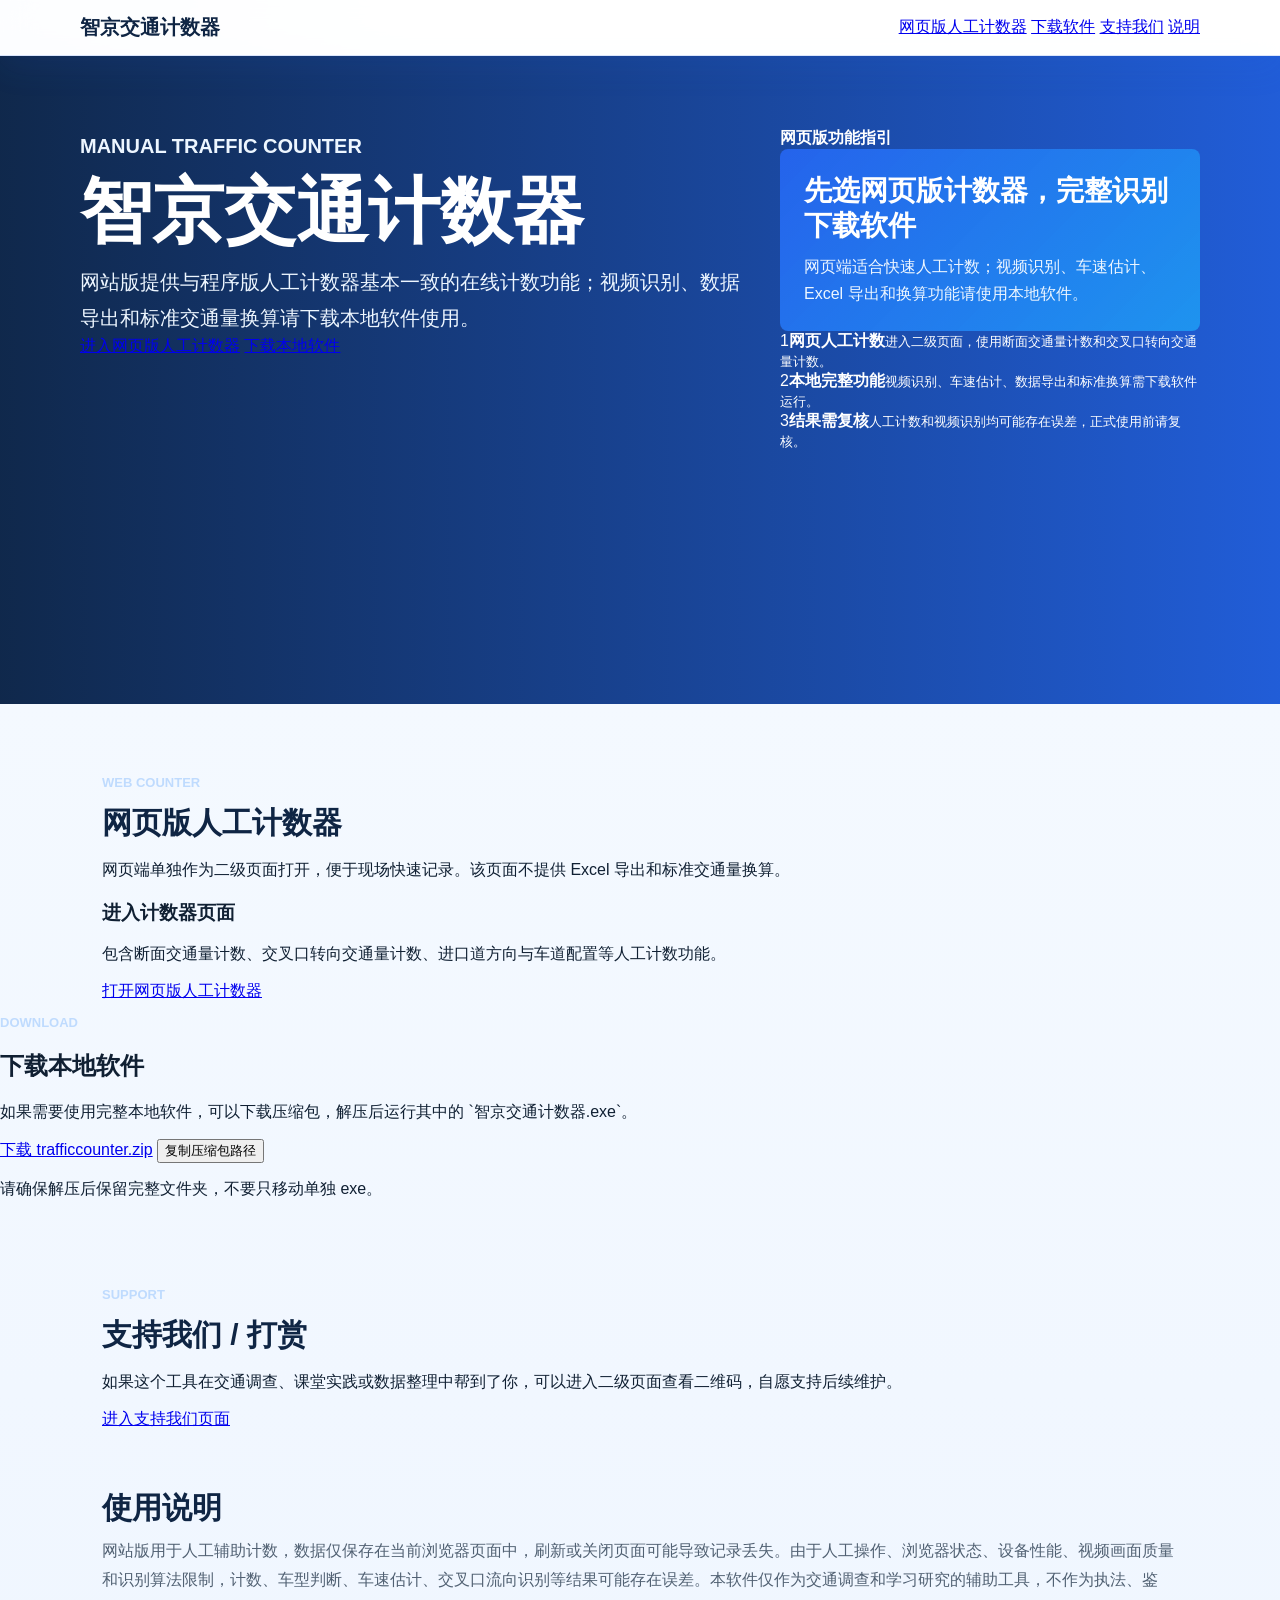
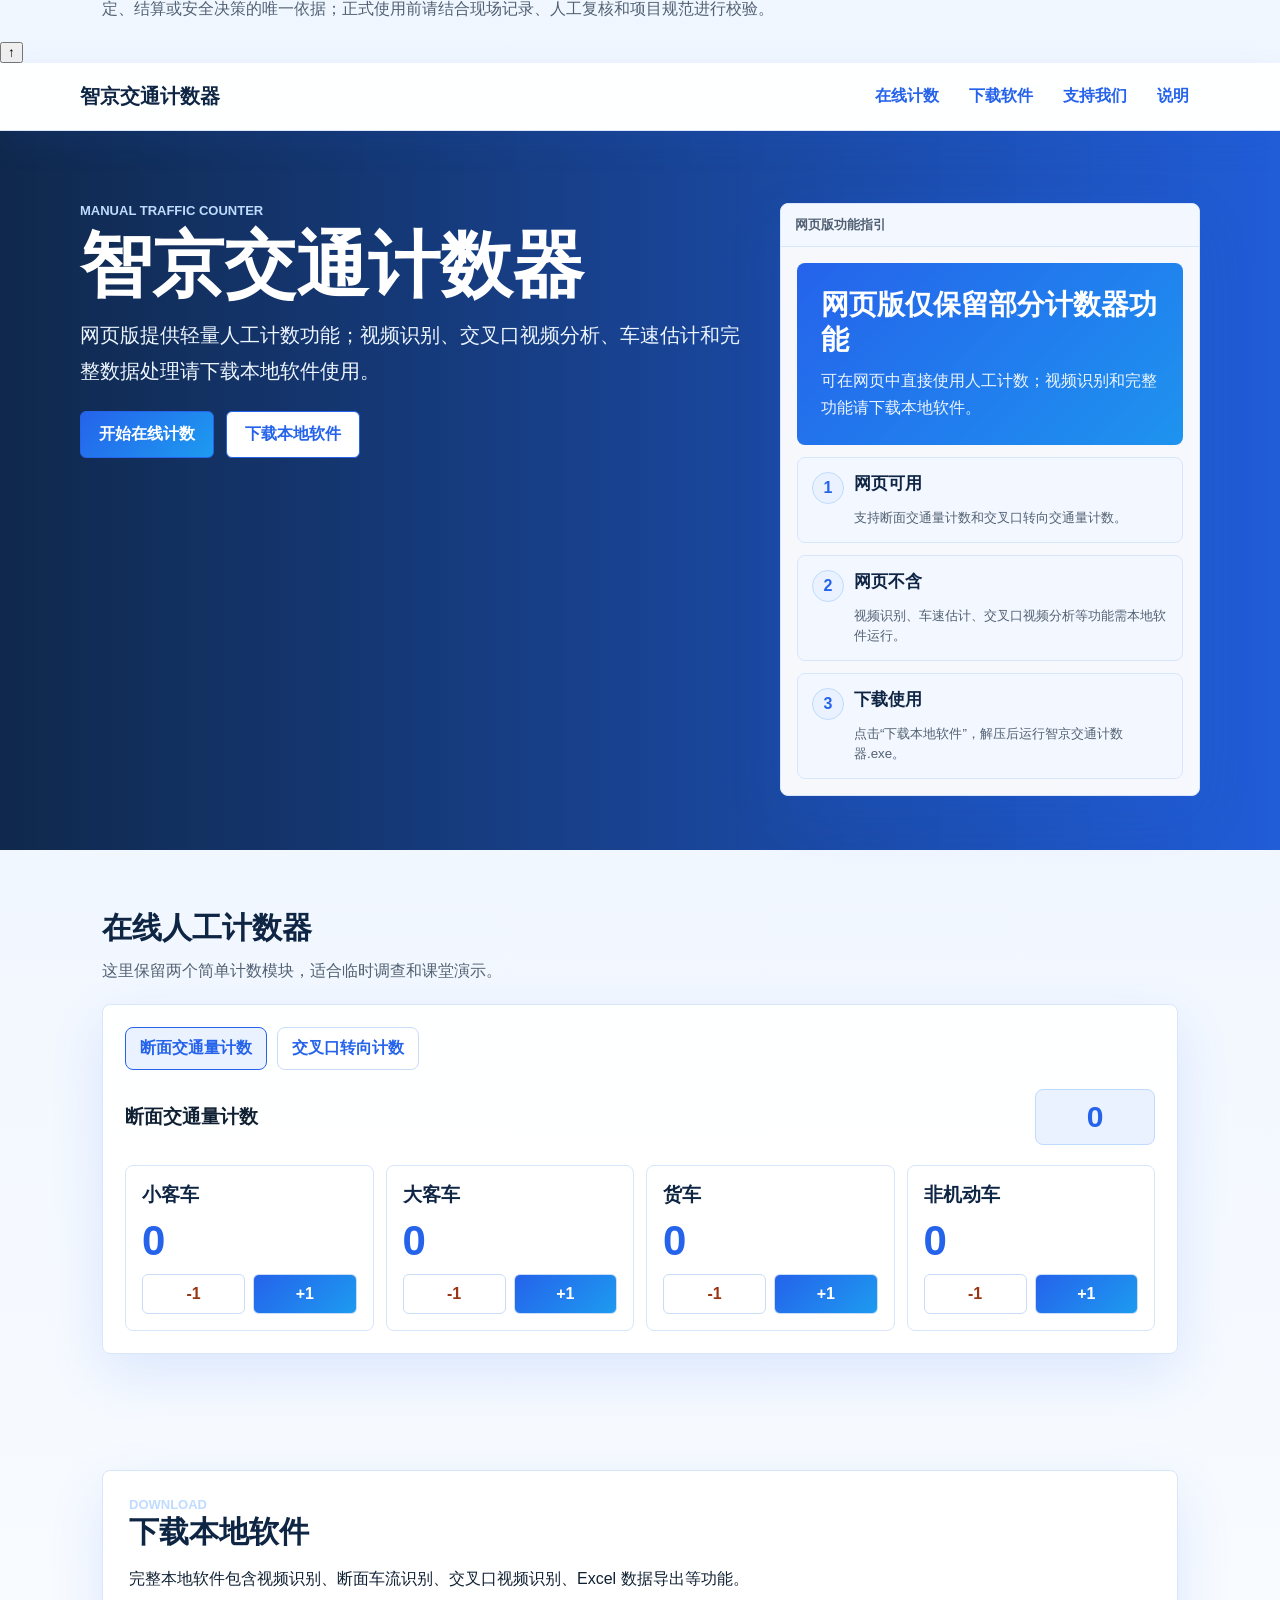
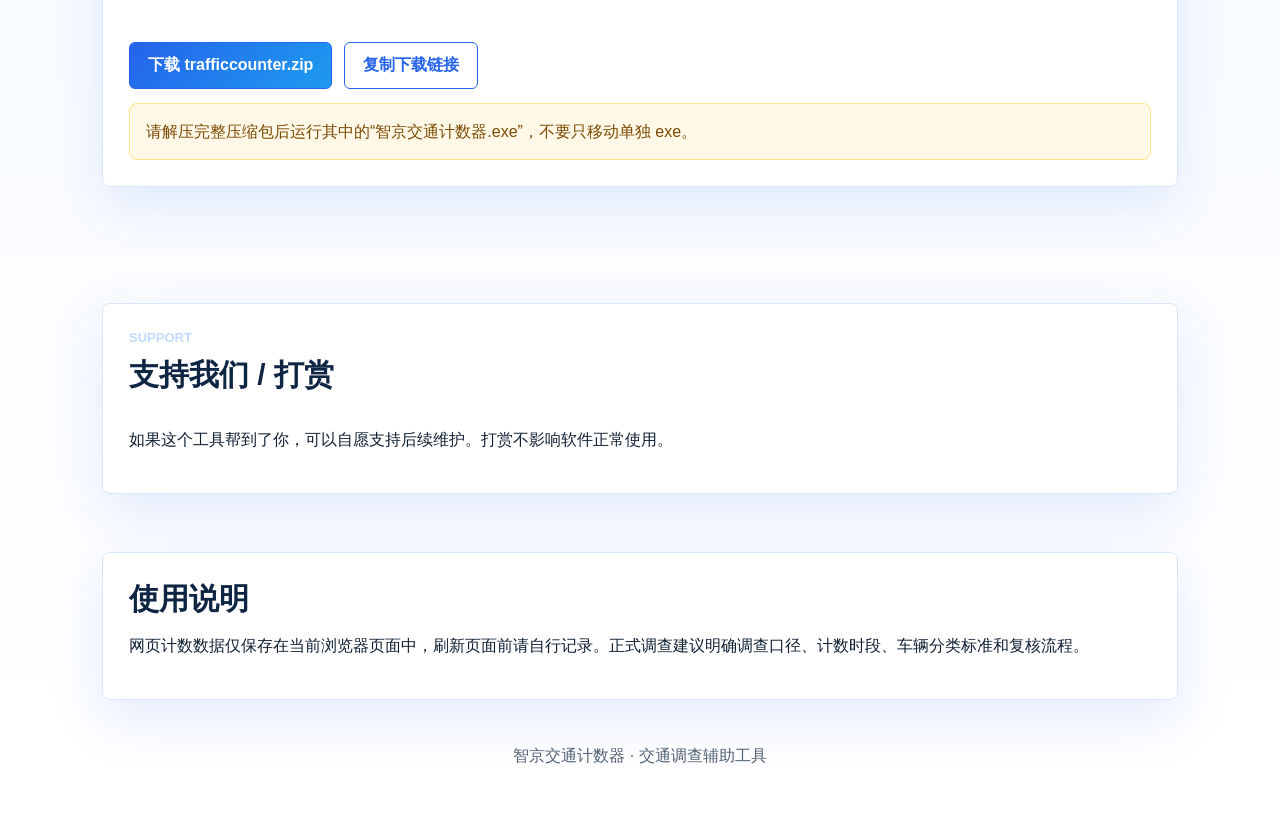
==== index.html @ a086cc49 "Update website home page" ====
<!doctype html>
<html lang="zh-CN">
  <head>
    <meta charset="utf-8" />
    <meta name="viewport" content="width=device-width, initial-scale=1" />
    <title>智京交通计数器</title>
    <link rel="icon" href="data:," />
    <link rel="stylesheet" href="./styles.css" />
  </head>
  <body>
    <div class="scroll-progress" aria-hidden="true"></div>

    <header class="site-header">
      <a class="brand" href="#top" aria-label="智京交通计数器">
        
        <span>智京交通计数器</span>
      </a>
      <nav aria-label="页面导航">
        <a href="./manual-counter.html">网页版人工计数器</a>
        <a href="#download">下载软件</a>
        <a href="./support.html">支持我们</a>
        <a href="#notes">说明</a>
      </nav>
    </header>

    <main id="top">
      <section class="hero reveal visible">
        <div class="hero-content">
          <p class="eyebrow">Manual Traffic Counter</p>
          <h1>智京交通计数器</h1>
          <p class="hero-text">
            网站版提供与程序版人工计数器基本一致的在线计数功能；视频识别、数据导出和标准交通量换算请下载本地软件使用。
          </p>
          <div class="hero-actions">
            <a class="primary-action" href="./manual-counter.html">进入网页版人工计数器</a>
            <a class="secondary-action" href="https://github.com/15611434697lsr/-/releases/latest/download/trafficcounter.zip" download>下载本地软件</a>
          </div>
        </div>

        <div class="app-preview guide-preview" aria-label="在线计数器使用指引">
          <div class="preview-titlebar">
            <span></span><span></span><span></span>
            <strong>网页版功能指引</strong>
          </div>
          <div class="preview-body">
            <div class="guide-panel">
              <h2>先选网页版计数器，完整识别下载软件</h2>
              <p>网页端适合快速人工计数；视频识别、车速估计、Excel 导出和换算功能请使用本地软件。</p>
            </div>
            <div class="guide-steps">
              <div><span>1</span><strong>网页人工计数</strong><small>进入二级页面，使用断面交通量计数和交叉口转向交通量计数。</small></div>
              <div><span>2</span><strong>本地完整功能</strong><small>视频识别、车速估计、数据导出和标准换算需下载软件运行。</small></div>
              <div><span>3</span><strong>结果需复核</strong><small>人工计数和视频识别均可能存在误差，正式使用前请复核。</small></div>
            </div>
          </div>
        </div>
      </section>

      <section id="counter" class="section counter-section reveal">
        <div class="section-head">
          <p class="eyebrow">Web Counter</p>
          <h2>网页版人工计数器</h2>
          <p>网页端单独作为二级页面打开，便于现场快速记录。该页面不提供 Excel 导出和标准交通量换算。</p>
        </div>

        <div class="entry-card">
          <div>
            <h3>进入计数器页面</h3>
            <p>包含断面交通量计数、交叉口转向交通量计数、进口道方向与车道配置等人工计数功能。</p>
          </div>
          <a class="primary-action" href="./manual-counter.html">打开网页版人工计数器</a>
        </div>
      </section>

      <section id="download" class="download-section reveal">
        <div class="download-copy">
          <p class="eyebrow">Download</p>
          <h2>下载本地软件</h2>
          <p>如果需要使用完整本地软件，可以下载压缩包，解压后运行其中的 `智京交通计数器.exe`。</p>
        </div>
        <div class="download-actions">
          <a class="primary-action" href="https://github.com/15611434697lsr/-/releases/latest/download/trafficcounter.zip" download>下载 trafficcounter.zip</a>
          <button class="copy-button" type="button" data-copy="https://github.com/15611434697lsr/-/releases/latest/download/trafficcounter.zip">复制压缩包路径</button>
        </div>
        <p class="download-warning">
          请确保解压后保留完整文件夹，不要只移动单独 exe。
        </p>
      </section>

      <section id="support" class="section support-section reveal">
        <div class="support-card">
          <div>
            <p class="eyebrow">Support</p>
            <h2>支持我们 / 打赏</h2>
            <p>
              如果这个工具在交通调查、课堂实践或数据整理中帮到了你，可以进入二级页面查看二维码，自愿支持后续维护。
            </p>
          </div>
          <a class="primary-action support-open" href="./support.html">进入支持我们页面</a>
        </div>
      </section>

      <section id="notes" class="section notice-section reveal">
        <h2>使用说明</h2>
        <p>
          网站版用于人工辅助计数，数据仅保存在当前浏览器页面中，刷新或关闭页面可能导致记录丢失。由于人工操作、浏览器状态、设备性能、视频画面质量和识别算法限制，计数、车型判断、车速估计、交叉口流向识别等结果可能存在误差。本软件仅作为交通调查和学习研究的辅助工具，不作为执法、鉴定、结算或安全决策的唯一依据；正式使用前请结合现场记录、人工复核和项目规范进行校验。
        </p>
      </section>
    </main>

    <button class="back-top" type="button" aria-label="返回顶部">↑</button>
    <div class="toast" role="status" aria-live="polite">已复制</div>
    <script src="./script.js"></script>
  </body>
</html>

<!doctype html>
<html lang="zh-CN">
<head>
  <meta charset="utf-8">
  <meta name="viewport" content="width=device-width, initial-scale=1">
  <title>智京交通计数器</title>
  <style>
    :root{color-scheme:light;font-family:"Microsoft YaHei","PingFang SC",Arial,sans-serif;background:#f4f8ff;color:#102033;scroll-behavior:smooth}*{box-sizing:border-box}body{margin:0;background:radial-gradient(circle at top left,rgba(37,99,235,.14),transparent 32vw),linear-gradient(180deg,#f7fbff 0%,#eef5ff 52%,#fff 100%)}header{position:sticky;top:0;z-index:5;display:flex;align-items:center;justify-content:space-between;gap:16px;padding:14px max(18px,calc((100vw - 1120px)/2));background:rgba(255,255,255,.92);border-bottom:1px solid rgba(37,99,235,.16);box-shadow:0 12px 34px rgba(37,99,235,.09);backdrop-filter:blur(16px)}.brand{font-size:20px;font-weight:900;color:#0f2544;text-decoration:none}.nav{display:flex;flex-wrap:wrap;gap:8px}.nav a{border:1px solid transparent;border-radius:6px;color:#2563eb;font-weight:900;padding:8px 10px;text-decoration:none}.nav a:hover{background:#eaf2ff;border-color:rgba(37,99,235,.35)}.hero{display:grid;gap:28px;grid-template-columns:minmax(0,1fr) minmax(300px,420px);min-height:72vh;padding:72px max(22px,calc((100vw - 1120px)/2)) 54px;background:linear-gradient(90deg,rgba(15,37,68,.92),rgba(37,99,235,.72)),#174ea6;color:white}.eyebrow{color:#bfdbfe;font-size:13px;font-weight:900;letter-spacing:0;text-transform:uppercase}.hero h1{font-size:clamp(40px,7vw,72px);line-height:1.05;margin:10px 0 14px}.hero p{color:#edf6ff;font-size:20px;line-height:1.8;margin:0;max-width:720px}.actions{display:flex;flex-wrap:wrap;gap:12px;margin-top:22px}.button{align-items:center;border:1px solid #2563eb;border-radius:6px;cursor:pointer;display:inline-flex;font:inherit;font-weight:900;justify-content:center;min-height:46px;padding:12px 18px;text-decoration:none}.primary{background:linear-gradient(135deg,#2563eb,#1d9bf0);color:white}.secondary{background:white;color:#2563eb}.guide{background:rgba(255,255,255,.96);border:1px solid #d7e6fb;border-radius:8px;box-shadow:0 20px 55px rgba(37,99,235,.12);overflow:hidden}.guide-title{background:#f3f7ff;border-bottom:1px solid #d7e6fb;color:#516173;font-size:13px;font-weight:900;padding:12px 14px}.guide-body{display:grid;gap:12px;padding:16px}.guide-panel{background:linear-gradient(135deg,rgba(37,99,235,.94),rgba(29,155,240,.86)),#2563eb;border-radius:8px;color:white;padding:24px}.guide-panel h2{font-size:28px;line-height:1.25;margin:0 0 10px}.guide-panel p{font-size:16px;line-height:1.7}.step{background:#f3f7ff;border:1px solid #d7e6fb;border-radius:8px;display:grid;gap:4px;grid-template-columns:38px minmax(0,1fr);padding:14px}.step span{align-items:center;background:#eaf2ff;border:1px solid #bfdbfe;border-radius:50%;color:#2563eb;display:inline-flex;font-weight:900;height:32px;justify-content:center;width:32px}.step strong{color:#0f2544;font-size:17px}.step small{color:#516173;grid-column:2;line-height:1.5}.section{margin:0 auto;max-width:1120px;padding:58px 22px 0}.section h2{color:#0f2544;font-size:30px;margin:0 0 8px}.section>p{color:#516173;line-height:1.8;margin:0 0 18px}.counter-wrap{background:rgba(255,255,255,.96);border:1px solid #d7e6fb;border-radius:8px;box-shadow:0 20px 55px rgba(37,99,235,.12);display:grid;gap:16px;padding:22px}.tabs{display:flex;flex-wrap:wrap;gap:10px}.tab{background:white;border:1px solid #c9dcf8;border-radius:8px;color:#2563eb;cursor:pointer;font:inherit;font-weight:900;padding:10px 14px}.tab.active{background:#eaf2ff;border-color:#2563eb}.counter-panel{display:none;gap:16px}.counter-panel.active{display:grid}.counter-head{align-items:center;display:flex;gap:12px;justify-content:space-between}.total{background:#eaf2ff;border:1px solid #bfdbfe;border-radius:8px;color:#2563eb;font-size:30px;font-weight:900;min-width:120px;padding:10px 14px;text-align:center}.grid{display:grid;gap:12px;grid-template-columns:repeat(4,minmax(0,1fr))}.item{border:1px solid #d7e6fb;border-radius:8px;display:grid;gap:12px;padding:16px}.item strong{color:#0f2544;font-size:19px}.num{color:#2563eb;font-size:42px;font-weight:900;line-height:1}.item-actions{display:grid;gap:8px;grid-template-columns:1fr 1fr}.mini{border:1px solid #c9dcf8;border-radius:6px;cursor:pointer;font:inherit;font-weight:900;min-height:40px}.minus{background:white;color:#9a3412}.plus{background:linear-gradient(135deg,#2563eb,#1d9bf0);color:white}.note,.support,.download{background:rgba(255,255,255,.96);border:1px solid #d7e6fb;border-radius:8px;box-shadow:0 20px 55px rgba(37,99,235,.12);padding:26px}.download{display:grid;gap:14px;margin-top:58px}.support{display:grid;gap:10px;margin-top:58px}.warning{background:#fff8e6;border:1px solid #fde68a;border-radius:8px;color:#7c4a03;line-height:1.7;padding:14px 16px}.toast{background:#0f2544;border-radius:8px;bottom:24px;color:white;left:50%;opacity:0;padding:10px 14px;pointer-events:none;position:fixed;transform:translate(-50%,12px);transition:.2s}.toast.visible{opacity:1;transform:translate(-50%,0)}footer{color:#516173;line-height:1.8;padding:42px 22px;text-align:center}@media(max-width:900px){header{align-items:flex-start;flex-direction:column}.hero{grid-template-columns:1fr;min-height:auto;padding:48px 18px}.grid{grid-template-columns:1fr}.counter-head{align-items:stretch;flex-direction:column}.total{text-align:left}.section{padding-left:18px;padding-right:18px}}
  </style>
</head>
<body>
  <header><a class="brand" href="#top">智京交通计数器</a><nav class="nav"><a href="#counter">在线计数</a><a href="#download">下载软件</a><a href="#support">支持我们</a><a href="#notes">说明</a></nav></header>
  <main id="top">
    <section class="hero"><div><div class="eyebrow">Manual Traffic Counter</div><h1>智京交通计数器</h1><p>网页版提供轻量人工计数功能；视频识别、交叉口视频分析、车速估计和完整数据处理请下载本地软件使用。</p><div class="actions"><a class="button primary" href="#counter">开始在线计数</a><a class="button secondary" href="https://github.com/15611434697lsr/-/releases/latest/download/trafficcounter.zip" download>下载本地软件</a></div></div><aside class="guide"><div class="guide-title">网页版功能指引</div><div class="guide-body"><div class="guide-panel"><h2>网页版仅保留部分计数器功能</h2><p>可在网页中直接使用人工计数；视频识别和完整功能请下载本地软件。</p></div><div class="step"><span>1</span><strong>网页可用</strong><small>支持断面交通量计数和交叉口转向交通量计数。</small></div><div class="step"><span>2</span><strong>网页不含</strong><small>视频识别、车速估计、交叉口视频分析等功能需本地软件运行。</small></div><div class="step"><span>3</span><strong>下载使用</strong><small>点击“下载本地软件”，解压后运行智京交通计数器.exe。</small></div></div></aside></section>
    <section id="counter" class="section"><h2>在线人工计数器</h2><p>这里保留两个简单计数模块，适合临时调查和课堂演示。</p><div class="counter-wrap"><div class="tabs"><button class="tab active" data-view="sectionPanel">断面交通量计数</button><button class="tab" data-view="turnPanel">交叉口转向计数</button></div><div class="counter-panel active" id="sectionPanel"><div class="counter-head"><h3>断面交通量计数</h3><div class="total" id="sectionTotal">0</div></div><div class="grid" id="sectionGrid"></div></div><div class="counter-panel" id="turnPanel"><div class="counter-head"><h3>交叉口转向计数</h3><div class="total" id="turnTotal">0</div></div><div class="grid" id="turnGrid"></div></div></div></section>
    <section id="download" class="section"><div class="download"><div><div class="eyebrow">Download</div><h2>下载本地软件</h2><p>完整本地软件包含视频识别、断面车流识别、交叉口视频识别、Excel 数据导出等功能。</p></div><div class="actions"><a class="button primary" href="https://github.com/15611434697lsr/-/releases/latest/download/trafficcounter.zip" download>下载 trafficcounter.zip</a><button class="button secondary" type="button" data-copy="https://github.com/15611434697lsr/-/releases/latest/download/trafficcounter.zip">复制下载链接</button></div><div class="warning">请解压完整压缩包后运行其中的“智京交通计数器.exe”，不要只移动单独 exe。</div></div></section>
    <section id="support" class="section"><div class="support"><div class="eyebrow">Support</div><h2>支持我们 / 打赏</h2><p>如果这个工具帮到了你，可以自愿支持后续维护。打赏不影响软件正常使用。</p></div></section>
    <section id="notes" class="section"><div class="note"><h2>使用说明</h2><p>网页计数数据仅保存在当前浏览器页面中，刷新页面前请自行记录。正式调查建议明确调查口径、计数时段、车辆分类标准和复核流程。</p></div></section>
  </main><footer>智京交通计数器 · 交通调查辅助工具</footer><div class="toast" role="status">已复制</div>
  <script>
    const state={section:{"小客车":0,"大客车":0,"货车":0,"非机动车":0},turn:{"左转":0,"直行":0,"右转":0,"非机动车":0}};
    function render(type){const names=Object.keys(state[type]);const grid=document.getElementById(type==='section'?'sectionGrid':'turnGrid');grid.innerHTML=names.map(n=>`<div class="item"><strong>${n}</strong><div class="num">${state[type][n]}</div><div class="item-actions"><button class="mini minus" data-delta="-1" data-type="${type}" data-name="${n}">-1</button><button class="mini plus" data-delta="1" data-type="${type}" data-name="${n}">+1</button></div></div>`).join('');document.getElementById(type==='section'?'sectionTotal':'turnTotal').textContent=names.reduce((s,n)=>s+state[type][n],0)}
    render('section');render('turn');document.addEventListener('click',e=>{const btn=e.target.closest('[data-delta]');if(btn){const t=btn.dataset.type,n=btn.dataset.name,d=Number(btn.dataset.delta);state[t][n]=Math.max(0,state[t][n]+d);render(t)}const tab=e.target.closest('[data-view]');if(tab){document.querySelectorAll('.tab').forEach(x=>x.classList.toggle('active',x===tab));document.querySelectorAll('.counter-panel').forEach(x=>x.classList.toggle('active',x.id===tab.dataset.view))}const copy=e.target.closest('[data-copy]');if(copy){navigator.clipboard?.writeText(copy.dataset.copy).then(()=>showToast('已复制下载链接')).catch(()=>showToast(copy.dataset.copy))}});function showToast(text){const t=document.querySelector('.toast');t.textContent=text;t.classList.add('visible');clearTimeout(showToast.timer);showToast.timer=setTimeout(()=>t.classList.remove('visible'),1600)}
  </script>
</body>
</html>
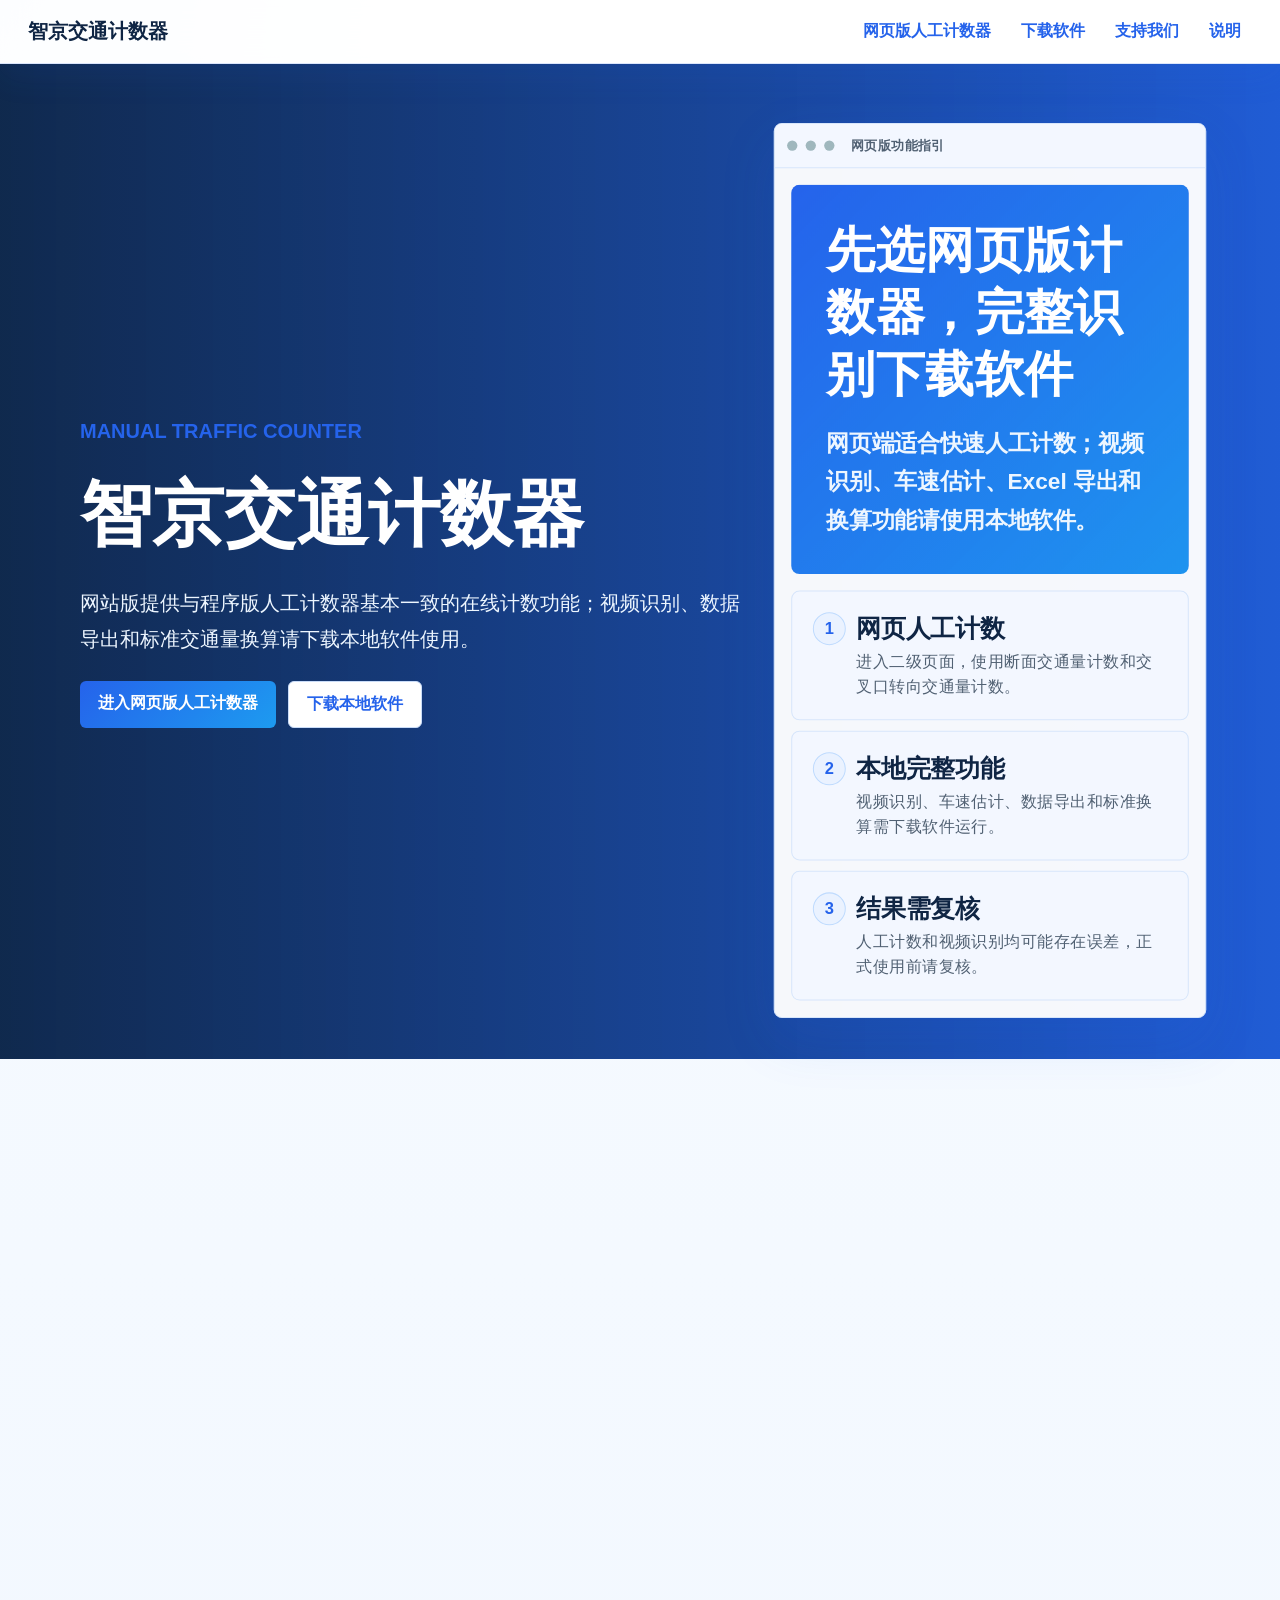
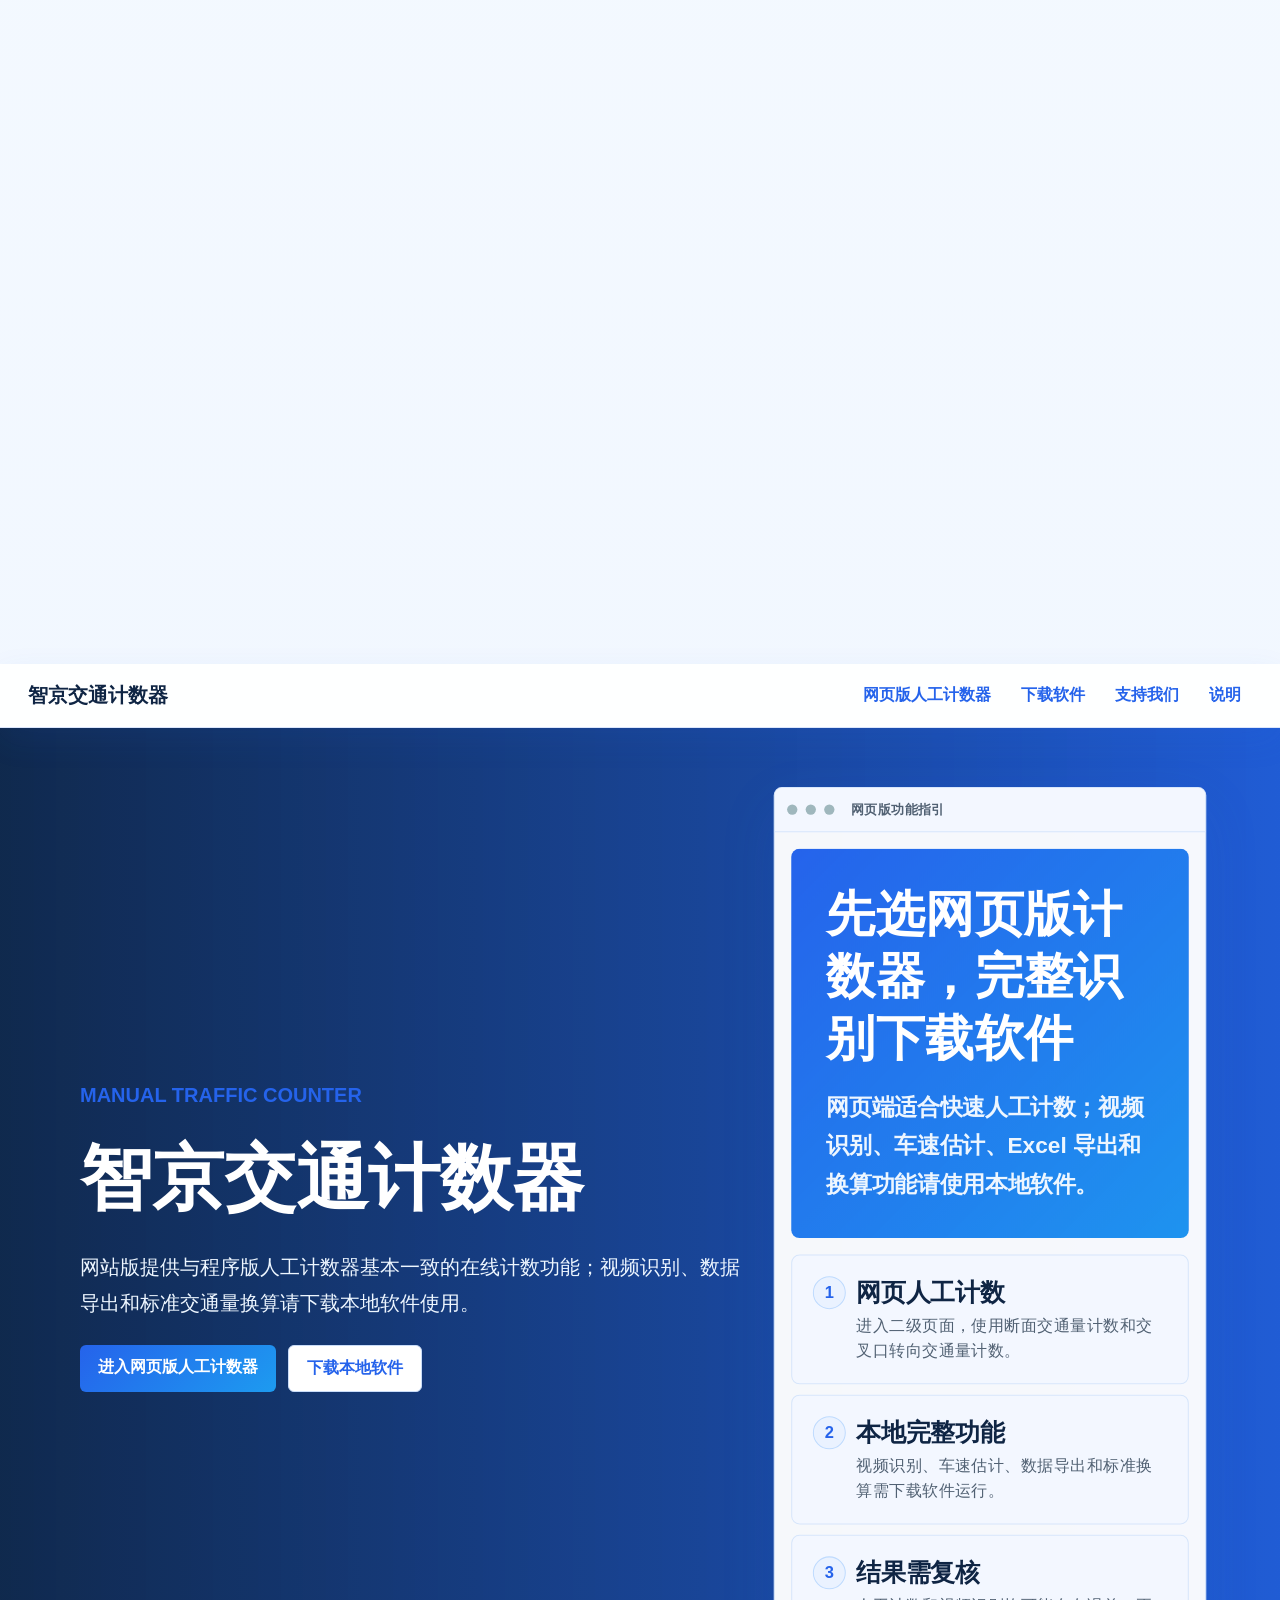
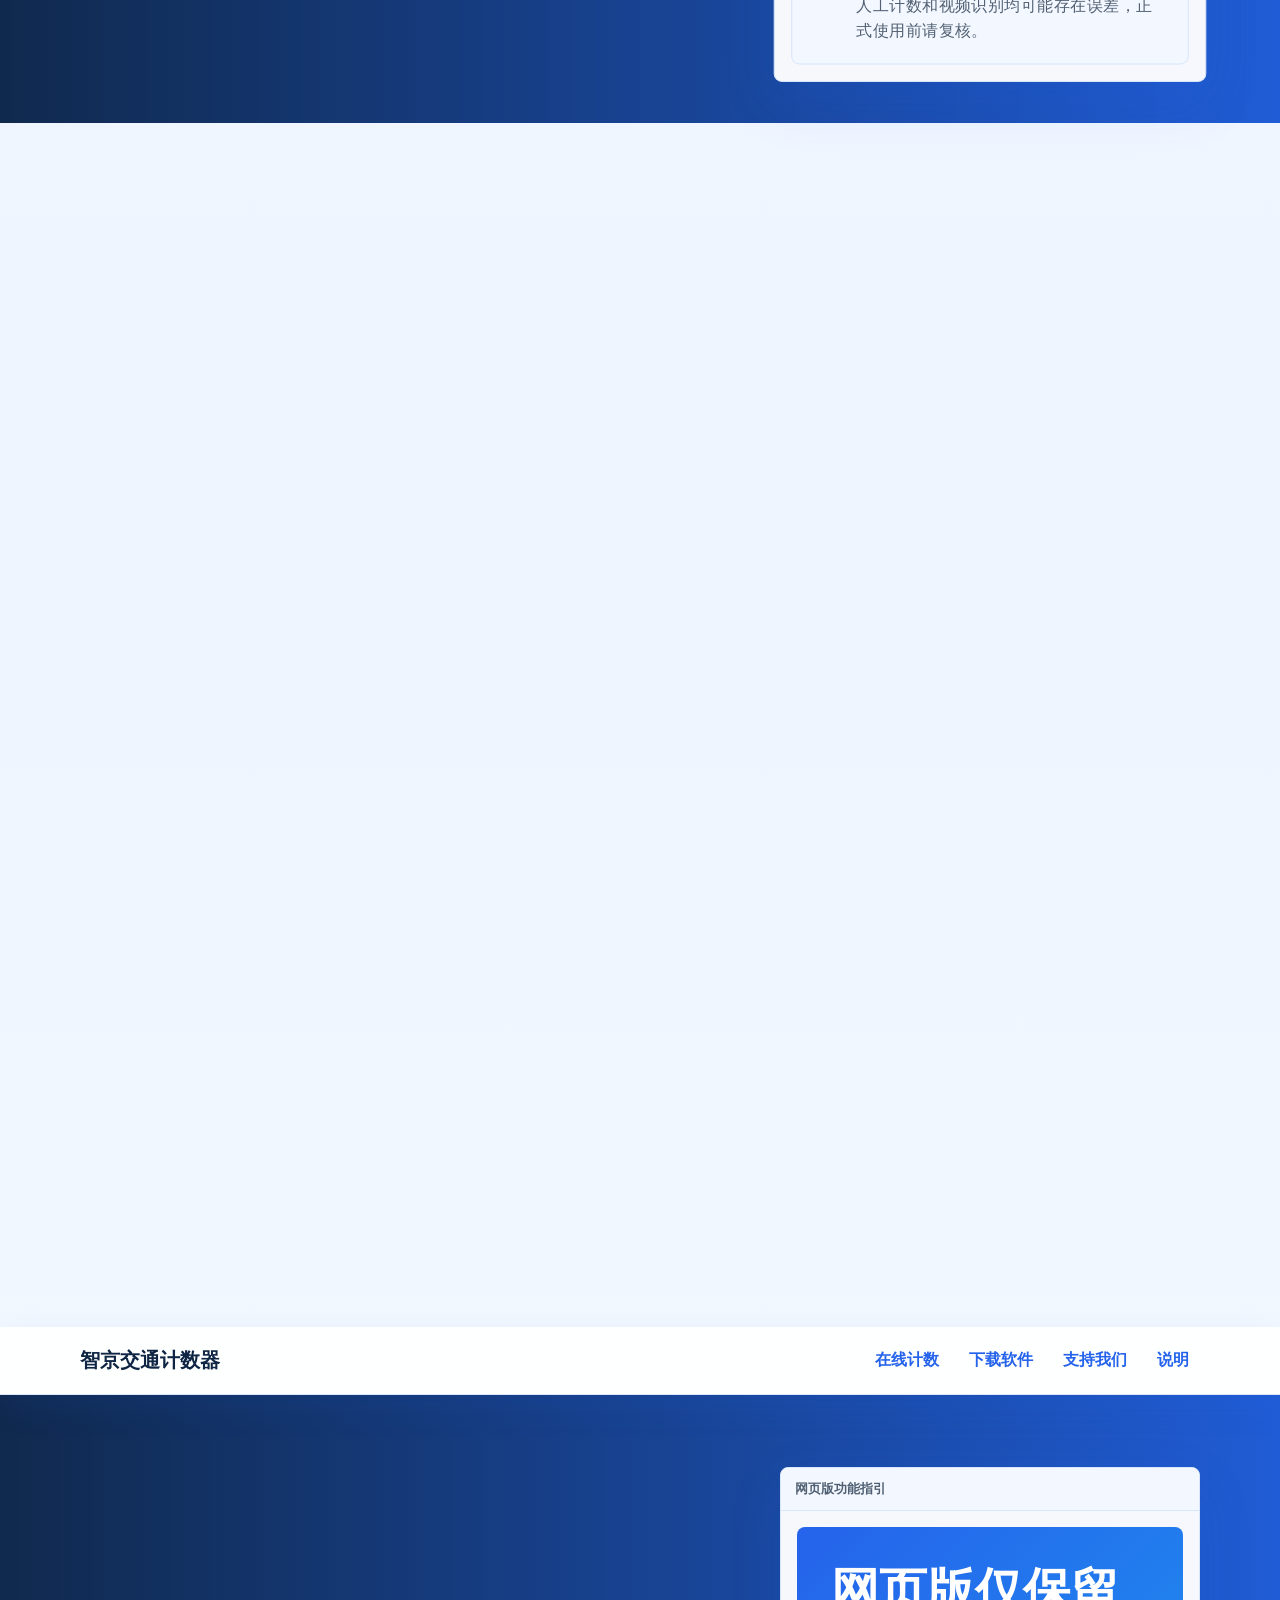
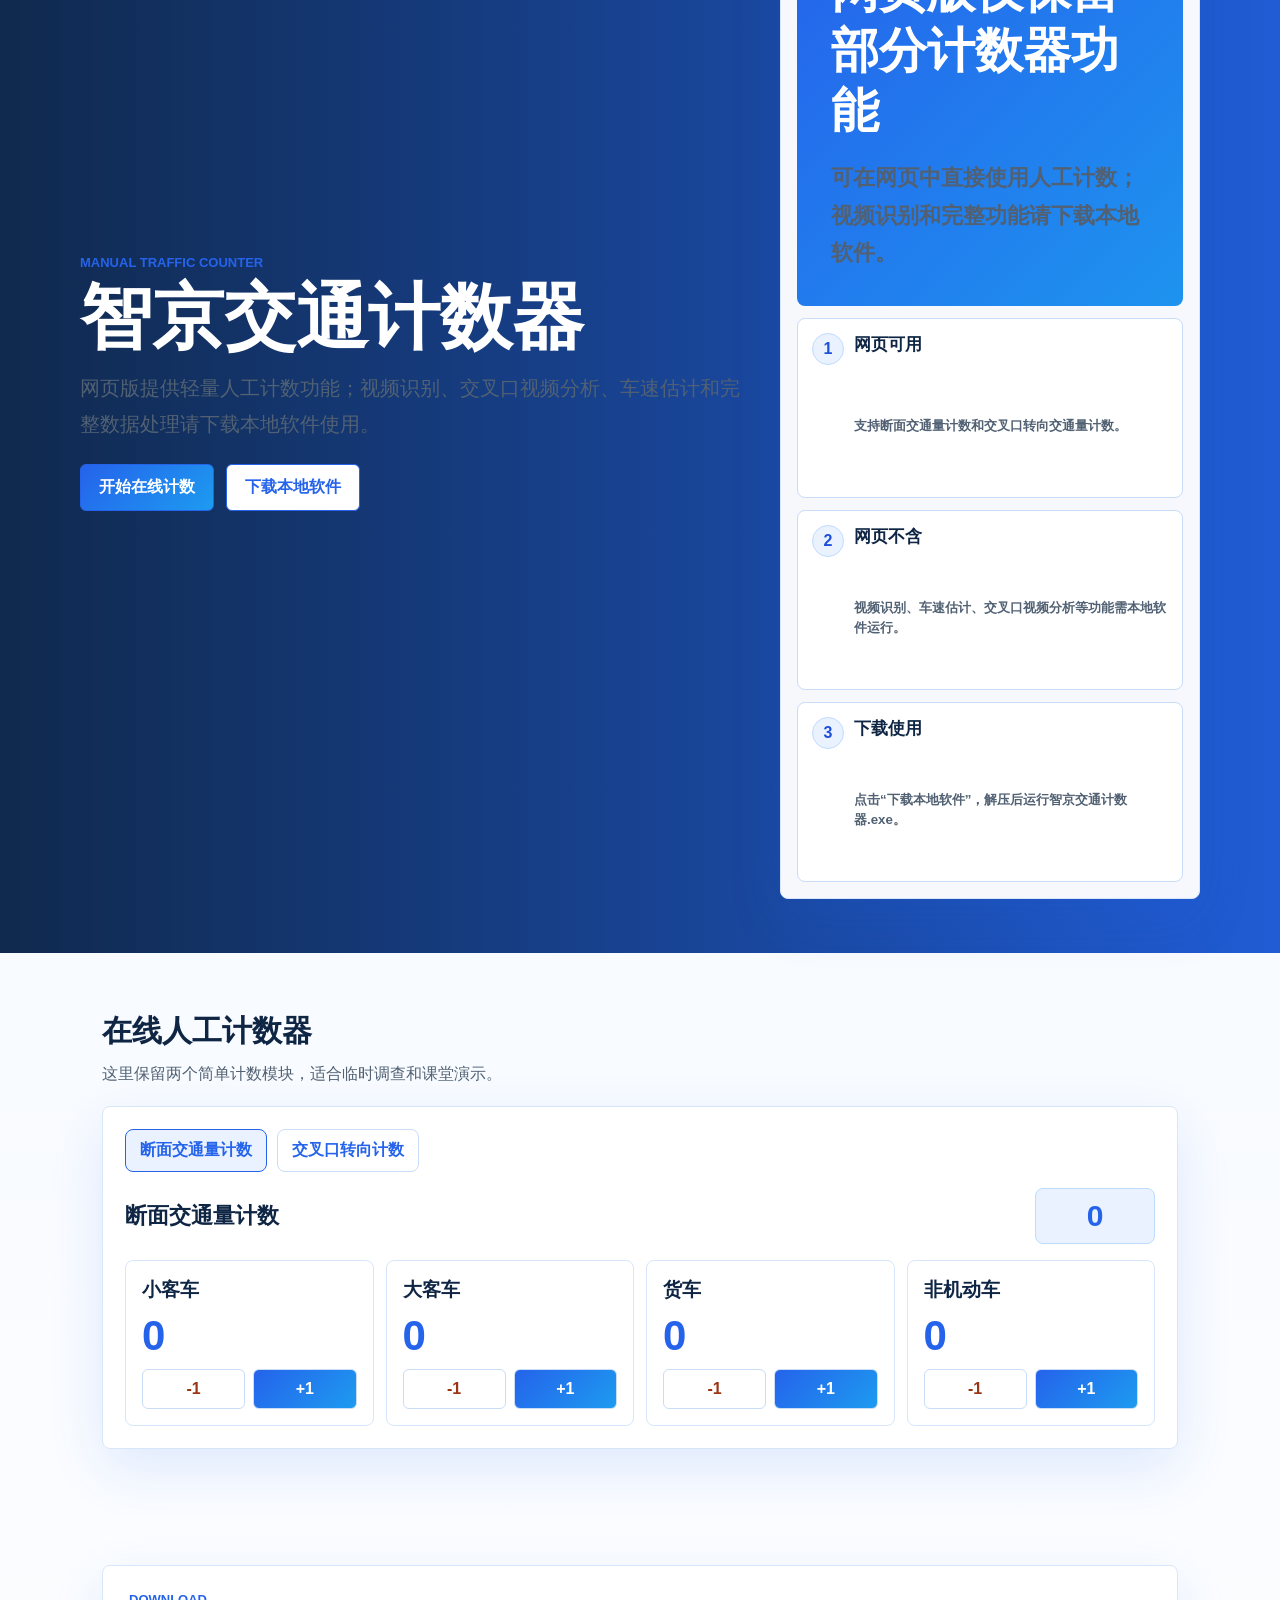
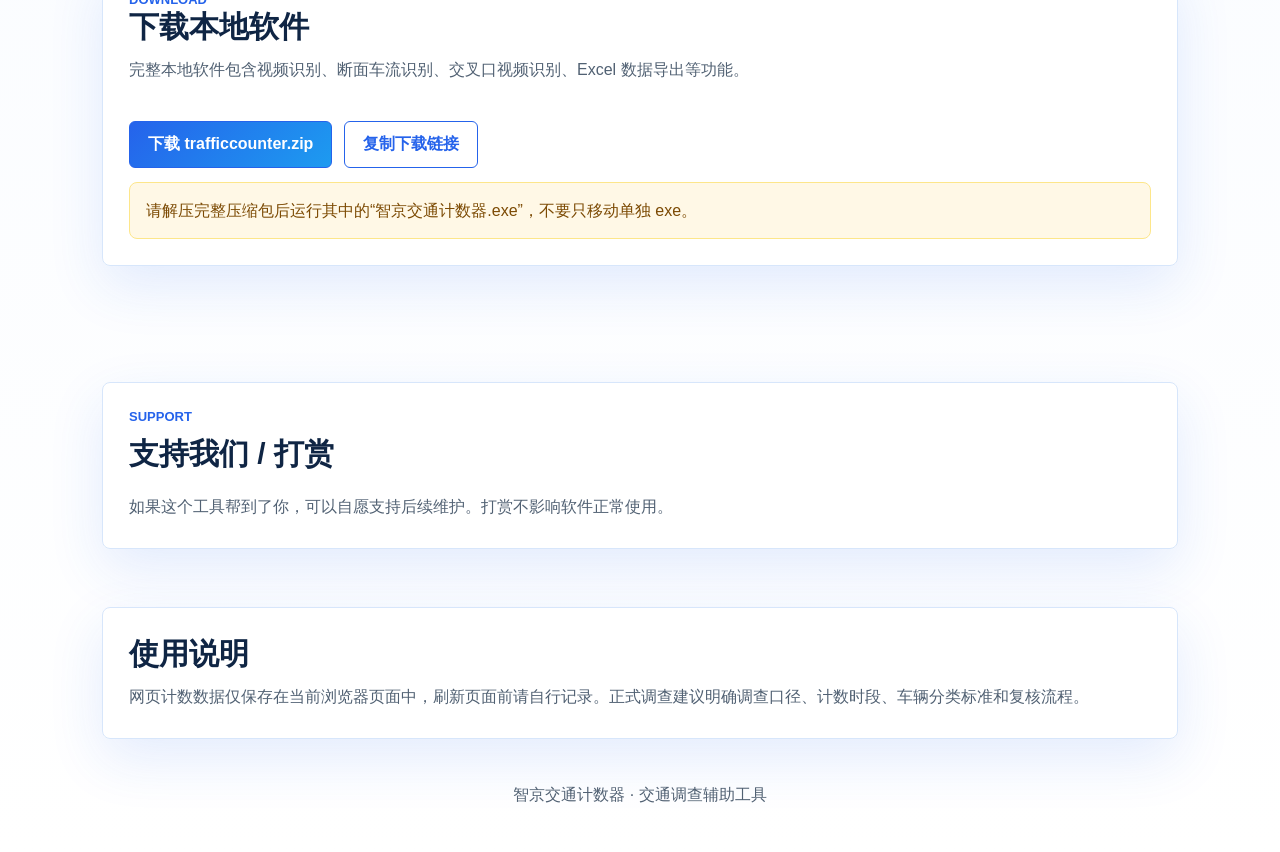
==== commit b55b6156: "Point home to clean counter page" ====
--- a/index.html
+++ b/index.html
@@ -1,3 +1,120 @@
+<!doctype html>
+<html lang="zh-CN">
+  <head>
+    <meta charset="utf-8" />
+    <meta name="viewport" content="width=device-width, initial-scale=1" />
+    <title>智京交通计数器</title>
+    <link rel="icon" href="data:," />
+    <link rel="stylesheet" href="./styles.css" />
+  </head>
+  <body>
+    <div class="scroll-progress" aria-hidden="true"></div>
+
+    <header class="site-header">
+      <a class="brand" href="#top" aria-label="智京交通计数器">
+        
+        <span>智京交通计数器</span>
+      </a>
+      <nav aria-label="页面导航">
+        <a href="./counter.html">网页版人工计数器</a>
+        <a href="#download">下载软件</a>
+        <a href="./support.html">支持我们</a>
+        <a href="#notes">说明</a>
+      </nav>
+    </header>
+
+    <main id="top">
+      <section class="hero reveal visible">
+        <div class="hero-content">
+          <p class="eyebrow">Manual Traffic Counter</p>
+          <h1>智京交通计数器</h1>
+          <p class="hero-text">
+            网站版提供与程序版人工计数器基本一致的在线计数功能；视频识别、数据导出和标准交通量换算请下载本地软件使用。
+          </p>
+          <div class="hero-actions">
+            <a class="primary-action" href="./counter.html">进入网页版人工计数器</a>
+            <a class="secondary-action" href="https://github.com/15611434697lsr/-/releases/latest/download/trafficcounter.zip" download>下载本地软件</a>
+          </div>
+        </div>
+
+        <div class="app-preview guide-preview" aria-label="在线计数器使用指引">
+          <div class="preview-titlebar">
+            <span></span><span></span><span></span>
+            <strong>网页版功能指引</strong>
+          </div>
+          <div class="preview-body">
+            <div class="guide-panel">
+              <h2>先选网页版计数器，完整识别下载软件</h2>
+              <p>网页端适合快速人工计数；视频识别、车速估计、Excel 导出和换算功能请使用本地软件。</p>
+            </div>
+            <div class="guide-steps">
+              <div><span>1</span><strong>网页人工计数</strong><small>进入二级页面，使用断面交通量计数和交叉口转向交通量计数。</small></div>
+              <div><span>2</span><strong>本地完整功能</strong><small>视频识别、车速估计、数据导出和标准换算需下载软件运行。</small></div>
+              <div><span>3</span><strong>结果需复核</strong><small>人工计数和视频识别均可能存在误差，正式使用前请复核。</small></div>
+            </div>
+          </div>
+        </div>
+      </section>
+
+      <section id="counter" class="section counter-section reveal">
+        <div class="section-head">
+          <p class="eyebrow">Web Counter</p>
+          <h2>网页版人工计数器</h2>
+          <p>网页端单独作为二级页面打开，便于现场快速记录。该页面不提供 Excel 导出和标准交通量换算。</p>
+        </div>
+
+        <div class="entry-card">
+          <div>
+            <h3>进入计数器页面</h3>
+            <p>包含断面交通量计数、交叉口转向交通量计数、进口道方向与车道配置等人工计数功能。</p>
+          </div>
+          <a class="primary-action" href="./counter.html">打开网页版人工计数器</a>
+        </div>
+      </section>
+
+      <section id="download" class="download-section reveal">
+        <div class="download-copy">
+          <p class="eyebrow">Download</p>
+          <h2>下载本地软件</h2>
+          <p>如果需要使用完整本地软件，可以下载压缩包，解压后运行其中的 `智京交通计数器.exe`。</p>
+        </div>
+        <div class="download-actions">
+          <a class="primary-action" href="https://github.com/15611434697lsr/-/releases/latest/download/trafficcounter.zip" download>下载 trafficcounter.zip</a>
+          <button class="copy-button" type="button" data-copy="https://github.com/15611434697lsr/-/releases/latest/download/trafficcounter.zip">复制压缩包路径</button>
+        </div>
+        <p class="download-warning">
+          请确保解压后保留完整文件夹，不要只移动单独 exe。
+        </p>
+      </section>
+
+      <section id="support" class="section support-section reveal">
+        <div class="support-card">
+          <div>
+            <p class="eyebrow">Support</p>
+            <h2>支持我们 / 打赏</h2>
+            <p>
+              如果这个工具在交通调查、课堂实践或数据整理中帮到了你，可以进入二级页面查看二维码，自愿支持后续维护。
+            </p>
+          </div>
+          <a class="primary-action support-open" href="./support.html">进入支持我们页面</a>
+        </div>
+      </section>
+
+      <section id="notes" class="section notice-section reveal">
+        <h2>使用说明</h2>
+        <p>
+          网站版用于人工辅助计数，数据仅保存在当前浏览器页面中，刷新或关闭页面可能导致记录丢失。由于人工操作、浏览器状态、设备性能、视频画面质量和识别算法限制，计数、车型判断、车速估计、交叉口流向识别等结果可能存在误差。本软件仅作为交通调查和学习研究的辅助工具，不作为执法、鉴定、结算或安全决策的唯一依据；正式使用前请结合现场记录、人工复核和项目规范进行校验。
+        </p>
+      </section>
+    </main>
+
+    <button class="back-top" type="button" aria-label="返回顶部">↑</button>
+    <div class="toast" role="status" aria-live="polite">已复制</div>
+    <script src="./script.js"></script>
+  </body>
+</html>
+
+
 <!doctype html>
 <html lang="zh-CN">
   <head>
--- a/styles.css
+++ b/styles.css
@@ -0,0 +1,1442 @@
+:root {
+  background: #eef3f6;
+  color: #172026;
+  color-scheme: light;
+  font-family: "Microsoft YaHei", "PingFang SC", Arial, sans-serif;
+  scroll-behavior: smooth;
+}
+
+/* Black / White / Gold premium theme */
+:root {
+  background: #0b0b0d;
+  color: #f7f3e8;
+}
+
+body {
+  background:
+    radial-gradient(circle at top right, rgba(214, 175, 92, 0.16), transparent 34vw),
+    linear-gradient(180deg, #0b0b0d 0%, #151515 48%, #0b0b0d 100%);
+}
+
+.scroll-progress,
+.primary-action,
+.counter-buttons button,
+.back-top {
+  background: linear-gradient(135deg, #d6af5c, #f4d58d);
+  color: #111111;
+}
+
+.site-header {
+  background: rgba(10, 10, 12, 0.9);
+  border-bottom-color: rgba(214, 175, 92, 0.34);
+  box-shadow: 0 10px 34px rgba(0, 0, 0, 0.32);
+}
+
+.brand,
+h1,
+h2,
+h3 {
+  color: #fffaf0;
+}
+
+.brand img {
+  filter: drop-shadow(0 6px 14px rgba(214, 175, 92, 0.18));
+}
+
+nav a,
+.eyebrow,
+.secondary-action,
+.copy-button {
+  color: #e6c779;
+}
+
+nav a.active,
+nav a:hover {
+  background: rgba(214, 175, 92, 0.12);
+  border-color: rgba(214, 175, 92, 0.7);
+}
+
+.hero {
+  background:
+    linear-gradient(90deg, rgba(8, 8, 10, 0.94), rgba(8, 8, 10, 0.68)),
+    url("") center right / contain no-repeat,
+    #0b0b0d;
+}
+
+p,
+.hero-text,
+.metric-row span,
+.preview-titlebar strong,
+.preview-stats span,
+.publish-card span,
+.step small {
+  color: #d4d0c5;
+}
+
+.app-preview,
+.feature-panel,
+.counter-tool,
+.download-section,
+.scene-list,
+.notice-section p,
+.embedded-counter,
+.feature-card,
+.home-feedback {
+  background: linear-gradient(180deg, #171717, #101010);
+  border-color: rgba(214, 175, 92, 0.36);
+  box-shadow: 0 18px 45px rgba(0, 0, 0, 0.28);
+}
+
+.preview-titlebar,
+.preview-stats div,
+.publish-card,
+.total-box {
+  background: #0f0f10;
+  border-color: rgba(214, 175, 92, 0.26);
+}
+
+.preview-video {
+  background:
+    linear-gradient(90deg, rgba(214, 175, 92, 0.18) 1px, transparent 1px),
+    linear-gradient(rgba(214, 175, 92, 0.18) 1px, transparent 1px),
+    #050505;
+}
+
+.counter-chip,
+.step span {
+  background: rgba(214, 175, 92, 0.13);
+  border-color: rgba(214, 175, 92, 0.42);
+  color: #f4d58d;
+}
+
+.secondary-action,
+.copy-button,
+.tab-button,
+.counter-switch-button,
+.step,
+.danger-button,
+.counter-item,
+.counter-buttons button:first-child {
+  background: #111111;
+  border-color: rgba(214, 175, 92, 0.34);
+  color: #f4d58d;
+}
+
+.tab-button.active,
+.counter-switch-button.active,
+.step.active {
+  background: rgba(214, 175, 92, 0.15);
+  border-color: #d6af5c;
+  box-shadow: 0 14px 34px rgba(214, 175, 92, 0.12);
+}
+
+.counter-number,
+.total-box strong,
+.panel-index,
+.preview-stats strong {
+  color: #f4d58d;
+}
+
+.download-warning,
+.notice-section p {
+  background: #17120a;
+  border-color: rgba(214, 175, 92, 0.42);
+  color: #f7e7ba;
+}
+
+.toast {
+  background: #f4d58d;
+  color: #111111;
+}
+
+* {
+  box-sizing: border-box;
+}
+
+body {
+  margin: 0;
+}
+
+.scroll-progress {
+  background: #24a3a7;
+  height: 3px;
+  left: 0;
+  position: fixed;
+  top: 0;
+  transform: scaleX(0);
+  transform-origin: left;
+  width: 100%;
+  z-index: 30;
+}
+
+.site-header {
+  align-items: center;
+  background: rgba(255, 255, 255, 0.94);
+  border-bottom: 1px solid #d7e2e6;
+  display: flex;
+  gap: 18px;
+  justify-content: space-between;
+  left: 0;
+  padding: 12px 28px;
+  position: sticky;
+  right: 0;
+  top: 0;
+  z-index: 20;
+}
+
+.brand {
+  align-items: center;
+  color: #172026;
+  display: flex;
+  font-weight: 900;
+  gap: 10px;
+  text-decoration: none;
+}
+
+.brand img {
+  height: 38px;
+  object-fit: contain;
+  width: 64px;
+}
+
+nav {
+  display: flex;
+  flex-wrap: wrap;
+  gap: 8px;
+  justify-content: flex-end;
+}
+
+nav a {
+  border: 1px solid transparent;
+  border-radius: 6px;
+  color: #145c63;
+  font-weight: 800;
+  padding: 8px 10px;
+  text-decoration: none;
+}
+
+nav a.active,
+nav a:hover {
+  background: #e6f3f4;
+  border-color: #9fb7bd;
+}
+
+.hero {
+  align-items: center;
+  background:
+    linear-gradient(90deg, rgba(10, 22, 28, 0.82), rgba(10, 22, 28, 0.52)),
+    url("") center right / contain no-repeat,
+    #10232a;
+  color: #ffffff;
+  display: grid;
+  gap: 28px;
+  grid-template-columns: minmax(0, 1fr) minmax(300px, 420px);
+  min-height: 76vh;
+  padding: 72px max(28px, calc((100vw - 1120px) / 2)) 56px;
+}
+
+.hero-content,
+.section,
+.download-section {
+  margin: 0 auto;
+  max-width: 1120px;
+  width: 100%;
+}
+
+.hero-content {
+  display: grid;
+  gap: 18px;
+}
+
+.eyebrow {
+  color: #24a3a7;
+  font-size: 13px;
+  font-weight: 900;
+  letter-spacing: 0;
+  margin: 0;
+  text-transform: uppercase;
+}
+
+h1,
+h2,
+h3,
+p {
+  margin: 0;
+}
+
+h1 {
+  font-size: clamp(42px, 7vw, 76px);
+  line-height: 1.05;
+}
+
+h2 {
+  font-size: 30px;
+}
+
+h3 {
+  font-size: 22px;
+}
+
+p {
+  color: #52616a;
+  line-height: 1.8;
+}
+
+.hero-text {
+  color: #e8f2f4;
+  font-size: 20px;
+  max-width: 720px;
+}
+
+.hero-actions,
+.download-actions {
+  display: flex;
+  flex-wrap: wrap;
+  gap: 12px;
+  margin-top: 6px;
+}
+
+.primary-action,
+.secondary-action,
+.copy-button {
+  border-radius: 6px;
+  display: inline-flex;
+  font: inherit;
+  font-weight: 900;
+  justify-content: center;
+  min-height: 46px;
+  padding: 12px 18px;
+  text-decoration: none;
+}
+
+.primary-action {
+  background: #145c63;
+  color: #ffffff;
+}
+
+.secondary-action,
+.copy-button {
+  background: #ffffff;
+  border: 1px solid #b9cbd0;
+  color: #145c63;
+}
+
+.copy-button {
+  cursor: pointer;
+}
+
+.primary-action:hover,
+.secondary-action:hover,
+.copy-button:hover {
+  transform: translateY(-1px);
+}
+
+.metric-row {
+  display: grid;
+  gap: 10px;
+  grid-template-columns: repeat(3, minmax(0, 150px));
+  margin-top: 8px;
+}
+
+.metric-row div {
+  background: rgba(255, 255, 255, 0.1);
+  border: 1px solid rgba(255, 255, 255, 0.18);
+  border-radius: 8px;
+  padding: 14px;
+}
+
+.metric-row strong {
+  color: #ffffff;
+  display: block;
+  font-size: 30px;
+}
+
+.metric-row span {
+  color: #cfe7ea;
+  font-size: 13px;
+}
+
+.app-preview {
+  background: rgba(255, 255, 255, 0.95);
+  border: 1px solid rgba(255, 255, 255, 0.4);
+  border-radius: 8px;
+  box-shadow: 0 24px 70px rgba(0, 0, 0, 0.24);
+  color: #172026;
+  overflow: hidden;
+}
+
+.preview-titlebar {
+  align-items: center;
+  background: #f3f7f8;
+  border-bottom: 1px solid #d7e2e6;
+  display: flex;
+  gap: 8px;
+  padding: 12px;
+}
+
+.preview-titlebar span {
+  background: #9fb7bd;
+  border-radius: 50%;
+  height: 10px;
+  width: 10px;
+}
+
+.preview-titlebar strong {
+  color: #52616a;
+  font-size: 13px;
+  margin-left: 8px;
+}
+
+.preview-body {
+  display: grid;
+  gap: 14px;
+  padding: 16px;
+}
+
+.preview-video {
+  aspect-ratio: 16 / 9;
+  background:
+    linear-gradient(90deg, rgba(20, 92, 99, 0.35) 1px, transparent 1px),
+    linear-gradient(rgba(20, 92, 99, 0.35) 1px, transparent 1px),
+    #10171b;
+  background-size: 42px 42px;
+  border-radius: 6px;
+  overflow: hidden;
+  position: relative;
+}
+
+.scan-line {
+  background: #facc15;
+  height: 3px;
+  left: 14%;
+  position: absolute;
+  top: 56%;
+  transform: rotate(-8deg);
+  width: 72%;
+}
+
+.track {
+  animation: drive 4.8s linear infinite;
+  background: #24a3a7;
+  border-radius: 999px;
+  height: 12px;
+  left: -12%;
+  position: absolute;
+  width: 34px;
+}
+
+.track-a {
+  top: 28%;
+}
+
+.track-b {
+  animation-delay: 1.2s;
+  top: 48%;
+}
+
+.track-c {
+  animation-delay: 2.4s;
+  top: 68%;
+}
+
+.manual-preview {
+  align-items: center;
+  display: grid;
+  gap: 12px;
+  grid-template-columns: repeat(3, minmax(0, 1fr));
+  padding: 18px;
+}
+
+.counter-chip {
+  animation: chipPulse 2.4s ease-in-out infinite;
+  background: #e6f3f4;
+  border: 1px solid #9fd4d6;
+  border-radius: 8px;
+  color: #145c63;
+  display: inline-flex;
+  font-weight: 900;
+  justify-content: center;
+  min-height: 54px;
+  padding: 14px 10px;
+}
+
+.chip-b {
+  animation-delay: 0.6s;
+}
+
+.chip-c {
+  animation-delay: 1.2s;
+}
+
+.preview-stats {
+  display: grid;
+  gap: 10px;
+  grid-template-columns: repeat(3, minmax(0, 1fr));
+}
+
+.preview-stats div {
+  background: #eef3f6;
+  border-radius: 6px;
+  padding: 12px;
+}
+
+.preview-stats span {
+  color: #52616a;
+  display: block;
+  font-size: 13px;
+}
+
+.preview-stats strong {
+  display: block;
+  margin-top: 6px;
+}
+
+.guide-preview .preview-body {
+  gap: 16px;
+}
+
+.guide-panel {
+  background:
+    linear-gradient(135deg, rgba(37, 99, 235, 0.94), rgba(29, 155, 240, 0.86)),
+    #2563eb;
+  border-radius: 8px;
+  display: grid;
+  gap: 8px;
+  min-height: 150px;
+  padding: 24px;
+}
+
+.guide-panel h2 {
+  color: #ffffff;
+  font-size: 28px;
+  line-height: 1.2;
+}
+
+.guide-panel p {
+  color: #edf6ff;
+  font-weight: 700;
+  line-height: 1.7;
+}
+
+.guide-steps {
+  display: grid;
+  gap: 10px;
+}
+
+.guide-steps div {
+  background: #f3f7ff;
+  border: 1px solid #d7e6fb;
+  border-radius: 8px;
+  display: grid;
+  gap: 4px;
+  grid-template-columns: 38px minmax(0, 1fr);
+  padding: 14px;
+}
+
+.guide-steps span {
+  align-items: center;
+  background: #eaf2ff;
+  border: 1px solid #bfdbfe;
+  border-radius: 50%;
+  color: #2563eb;
+  display: inline-flex;
+  font-weight: 900;
+  height: 32px;
+  justify-content: center;
+  width: 32px;
+}
+
+.guide-steps strong {
+  color: #0f2544;
+  font-size: 17px;
+}
+
+.guide-steps small {
+  color: #516173;
+  grid-column: 2;
+  line-height: 1.5;
+}
+
+.section {
+  padding: 58px 28px 0;
+}
+
+.section-head {
+  display: grid;
+  gap: 8px;
+  margin-bottom: 18px;
+}
+
+.feature-tabs {
+  display: flex;
+  flex-wrap: wrap;
+  gap: 10px;
+  margin-bottom: 14px;
+}
+
+.tab-button,
+.counter-switch-button,
+.step {
+  background: #ffffff;
+  border: 1px solid #c9d3d8;
+  border-radius: 8px;
+  color: #145c63;
+  cursor: pointer;
+  font: inherit;
+  font-weight: 900;
+}
+
+.tab-button,
+.counter-switch-button {
+  padding: 10px 14px;
+}
+
+.tab-button.active,
+.counter-switch-button.active {
+  background: #145c63;
+  color: #ffffff;
+}
+
+.feature-panels {
+  position: relative;
+}
+
+.feature-panel {
+  background: #ffffff;
+  border: 1px solid #d7e2e6;
+  border-radius: 8px;
+  display: none;
+  gap: 12px;
+  min-height: 230px;
+  padding: 28px;
+}
+
+.feature-panel.active {
+  animation: panelIn 0.28s ease both;
+  display: grid;
+}
+
+.panel-index {
+  color: #24a3a7;
+  font-size: 13px;
+  font-weight: 900;
+}
+
+.counter-section {
+  display: grid;
+  gap: 18px;
+}
+
+.embedded-counter {
+  background: #ffffff;
+  border: 1px solid #d7e2e6;
+  border-radius: 8px;
+  overflow: hidden;
+}
+
+.embedded-counter iframe {
+  border: 0;
+  display: block;
+  height: 1120px;
+  width: 100%;
+}
+
+.counter-switch {
+  display: flex;
+  flex-wrap: wrap;
+  gap: 10px;
+}
+
+.counter-tool {
+  background: #ffffff;
+  border: 1px solid #d7e2e6;
+  border-radius: 8px;
+  display: none;
+  gap: 18px;
+  padding: 24px;
+}
+
+.counter-tool.active {
+  animation: panelIn 0.28s ease both;
+  display: grid;
+}
+
+.counter-head {
+  align-items: center;
+  display: flex;
+  gap: 18px;
+  justify-content: space-between;
+}
+
+.total-box {
+  background: #e6f3f4;
+  border: 1px solid #b8d7dc;
+  border-radius: 8px;
+  min-width: 120px;
+  padding: 12px 16px;
+  text-align: center;
+}
+
+.total-box span {
+  color: #52616a;
+  display: block;
+  font-size: 13px;
+}
+
+.total-box strong {
+  color: #145c63;
+  display: block;
+  font-size: 32px;
+  line-height: 1.1;
+}
+
+.counter-grid {
+  display: grid;
+  gap: 14px;
+  grid-template-columns: repeat(4, minmax(0, 1fr));
+}
+
+.counter-item {
+  border: 1px solid #d7e2e6;
+  border-radius: 8px;
+  display: grid;
+  gap: 14px;
+  padding: 16px;
+}
+
+.counter-item strong {
+  display: block;
+  font-size: 20px;
+}
+
+.counter-item span {
+  color: #52616a;
+  display: block;
+  font-size: 13px;
+  margin-top: 4px;
+}
+
+.counter-number {
+  color: #145c63;
+  font-size: 42px;
+  font-weight: 900;
+  line-height: 1;
+}
+
+.counter-buttons {
+  display: grid;
+  gap: 8px;
+  grid-template-columns: 1fr 1fr;
+}
+
+.counter-buttons button,
+.danger-button {
+  border: 1px solid #c9d3d8;
+  border-radius: 6px;
+  cursor: pointer;
+  font: inherit;
+  font-weight: 900;
+  min-height: 42px;
+}
+
+.counter-buttons button {
+  background: #145c63;
+  color: #ffffff;
+}
+
+.counter-buttons button:first-child {
+  background: #ffffff;
+  color: #7c2d12;
+}
+
+.counter-actions {
+  display: flex;
+  justify-content: flex-end;
+}
+
+.danger-button {
+  background: #fff7ed;
+  color: #7c2d12;
+  padding: 10px 14px;
+}
+
+.timeline {
+  display: grid;
+  gap: 14px;
+  grid-template-columns: repeat(4, minmax(0, 1fr));
+}
+
+.step {
+  display: grid;
+  gap: 8px;
+  min-height: 180px;
+  padding: 18px;
+  text-align: left;
+}
+
+.step span {
+  align-items: center;
+  background: #e6f3f4;
+  border-radius: 50%;
+  display: inline-flex;
+  height: 34px;
+  justify-content: center;
+  width: 34px;
+}
+
+.step small {
+  color: #52616a;
+  line-height: 1.6;
+}
+
+.step.active {
+  border-color: #145c63;
+  box-shadow: 0 12px 28px rgba(20, 92, 99, 0.14);
+}
+
+.split-section {
+  align-items: start;
+  display: grid;
+  gap: 28px;
+  grid-template-columns: minmax(0, 1fr) minmax(280px, 420px);
+}
+
+.scene-list {
+  background: #ffffff;
+  border: 1px solid #d7e2e6;
+  border-radius: 8px;
+  display: grid;
+  gap: 12px;
+  list-style: none;
+  margin: 0;
+  padding: 24px;
+}
+
+.scene-list li {
+  border-bottom: 1px solid #e4ecef;
+  color: #26343b;
+  font-weight: 800;
+  padding-bottom: 12px;
+}
+
+.scene-list li:last-child {
+  border-bottom: 0;
+  padding-bottom: 0;
+}
+
+.download-section {
+  background: #ffffff;
+  border: 1px solid #d7e2e6;
+  border-radius: 8px;
+  display: grid;
+  gap: 18px;
+  margin-top: 58px;
+  padding: 32px;
+}
+
+.download-copy {
+  display: grid;
+  gap: 8px;
+}
+
+.publish-card {
+  background: #eef3f6;
+  border: 1px solid #d7e2e6;
+  border-radius: 8px;
+  display: grid;
+  gap: 6px;
+  padding: 16px;
+}
+
+.publish-card span {
+  color: #52616a;
+  line-height: 1.7;
+}
+
+.download-warning {
+  background: #fff7ed;
+  border: 1px solid #fed7aa;
+  border-radius: 8px;
+  color: #7c2d12;
+  padding: 14px 16px;
+}
+
+.notice-section {
+  padding-bottom: 58px;
+}
+
+.notice-section p {
+  background: #ffffff;
+  border: 1px solid #d7e2e6;
+  border-left: 5px solid #b45309;
+  border-radius: 8px;
+  margin-top: 14px;
+  padding: 20px 22px;
+}
+
+.reveal {
+  opacity: 0;
+  transform: translateY(22px);
+  transition: opacity 0.5s ease, transform 0.5s ease;
+}
+
+.reveal.visible {
+  opacity: 1;
+  transform: translateY(0);
+}
+
+.back-top {
+  background: #145c63;
+  border: 0;
+  border-radius: 50%;
+  bottom: 22px;
+  color: #ffffff;
+  cursor: pointer;
+  height: 44px;
+  opacity: 0;
+  pointer-events: none;
+  position: fixed;
+  right: 22px;
+  transition: opacity 0.2s ease, transform 0.2s ease;
+  width: 44px;
+}
+
+.back-top.visible {
+  opacity: 1;
+  pointer-events: auto;
+}
+
+.toast {
+  background: #172026;
+  border-radius: 8px;
+  bottom: 24px;
+  color: #ffffff;
+  left: 50%;
+  opacity: 0;
+  padding: 10px 14px;
+  pointer-events: none;
+  position: fixed;
+  transform: translate(-50%, 12px);
+  transition: opacity 0.2s ease, transform 0.2s ease;
+}
+
+.toast.visible {
+  opacity: 1;
+  transform: translate(-50%, 0);
+}
+
+@keyframes drive {
+  from {
+    transform: translateX(0);
+  }
+  to {
+    transform: translateX(520px);
+  }
+}
+
+@keyframes panelIn {
+  from {
+    opacity: 0;
+    transform: translateY(8px);
+  }
+  to {
+    opacity: 1;
+    transform: translateY(0);
+  }
+}
+
+@keyframes chipPulse {
+  0%,
+  100% {
+    transform: translateY(0);
+  }
+  50% {
+    transform: translateY(-6px);
+  }
+}
+
+@media (max-width: 900px) {
+  .site-header {
+    align-items: flex-start;
+    flex-direction: column;
+    padding: 12px 16px;
+  }
+
+  nav {
+    justify-content: flex-start;
+  }
+
+  .hero {
+    background:
+      linear-gradient(180deg, rgba(10, 22, 28, 0.86), rgba(10, 22, 28, 0.58)),
+      url("") center 72px / min(82vw, 360px) auto no-repeat,
+      #10232a;
+    grid-template-columns: 1fr;
+    min-height: 78vh;
+    padding: 240px 18px 36px;
+  }
+
+  .metric-row,
+  .counter-grid,
+  .manual-preview,
+  .preview-stats,
+  .timeline,
+  .split-section {
+    grid-template-columns: 1fr;
+  }
+
+  .section,
+  .download-section {
+    padding-left: 18px;
+    padding-right: 18px;
+  }
+
+  .counter-head {
+    align-items: stretch;
+    flex-direction: column;
+  }
+
+  .counter-actions {
+    justify-content: stretch;
+  }
+
+  .embedded-counter iframe {
+    height: 1280px;
+  }
+}
+
+/* Final premium theme overrides */
+body {
+  background:
+    radial-gradient(circle at top right, rgba(214, 175, 92, 0.16), transparent 34vw),
+    linear-gradient(180deg, #0b0b0d 0%, #151515 48%, #0b0b0d 100%) !important;
+  color: #f7f3e8;
+}
+
+.site-header {
+  background: rgba(10, 10, 12, 0.92) !important;
+  border-bottom-color: rgba(214, 175, 92, 0.34) !important;
+}
+
+.brand,
+h1,
+h2,
+h3 {
+  color: #fffaf0 !important;
+}
+
+nav a {
+  background: rgba(255, 255, 255, 0.03);
+  border-color: rgba(214, 175, 92, 0.28);
+  color: #f4d58d !important;
+}
+
+.primary-action,
+.back-top,
+.scroll-progress {
+  background: linear-gradient(135deg, #d6af5c, #f4d58d) !important;
+  color: #111111 !important;
+}
+
+.secondary-action,
+.copy-button {
+  background: #111111 !important;
+  border-color: rgba(214, 175, 92, 0.42) !important;
+  color: #f4d58d !important;
+}
+
+.app-preview,
+.download-section,
+.notice-section p,
+.embedded-counter {
+  background: linear-gradient(180deg, #171717, #101010) !important;
+  border-color: rgba(214, 175, 92, 0.36) !important;
+}
+
+.preview-titlebar,
+.preview-stats div {
+  background: #0f0f10 !important;
+  border-color: rgba(214, 175, 92, 0.26) !important;
+}
+
+/* Blue / White clean theme overrides */
+:root {
+  background: #f4f8ff;
+  color: #102033;
+}
+
+body {
+  background:
+    radial-gradient(circle at top left, rgba(37, 99, 235, 0.14), transparent 32vw),
+    linear-gradient(180deg, #f7fbff 0%, #eef5ff 52%, #ffffff 100%) !important;
+  color: #102033;
+}
+
+.scroll-progress,
+.primary-action,
+.counter-buttons button,
+.back-top {
+  background: linear-gradient(135deg, #2563eb, #1d9bf0) !important;
+  color: #ffffff !important;
+}
+
+.site-header {
+  background: rgba(255, 255, 255, 0.92) !important;
+  border-bottom-color: rgba(37, 99, 235, 0.16) !important;
+  box-shadow: 0 12px 34px rgba(37, 99, 235, 0.09) !important;
+  backdrop-filter: blur(16px);
+}
+
+.brand,
+h1,
+h2,
+h3 {
+  color: #0f2544 !important;
+}
+
+nav a,
+.eyebrow,
+.secondary-action,
+.copy-button {
+  color: #2563eb !important;
+}
+
+nav a {
+  background: transparent !important;
+  border-color: transparent !important;
+}
+
+nav a.active,
+nav a:hover {
+  background: #eaf2ff !important;
+  border-color: rgba(37, 99, 235, 0.4) !important;
+}
+
+.hero {
+  background:
+    linear-gradient(90deg, rgba(15, 37, 68, 0.9), rgba(37, 99, 235, 0.68)),
+    url("") center right / contain no-repeat,
+    #174ea6 !important;
+}
+
+.hero h1,
+.hero h2,
+.hero h3 {
+  color: #ffffff !important;
+}
+
+p,
+.metric-row span,
+.preview-titlebar strong,
+.preview-stats span,
+.publish-card span,
+.step small {
+  color: #516173 !important;
+}
+
+.hero-text {
+  color: #edf6ff !important;
+}
+
+.app-preview,
+.feature-panel,
+.counter-tool,
+.download-section,
+.scene-list,
+.notice-section p,
+.embedded-counter,
+.feature-card,
+.home-feedback,
+.support-card,
+.support-modal {
+  background: rgba(255, 255, 255, 0.96) !important;
+  border-color: #d7e6fb !important;
+  box-shadow: 0 20px 55px rgba(37, 99, 235, 0.12) !important;
+}
+
+.embedded-counter iframe {
+  background:
+    radial-gradient(circle at top left, rgba(37, 99, 235, 0.1), transparent 34vw),
+    linear-gradient(180deg, #f7fbff 0%, #eef5ff 52%, #ffffff 100%) !important;
+}
+
+.preview-titlebar,
+.preview-stats div,
+.publish-card,
+.total-box {
+  background: #f3f7ff !important;
+  border-color: #d7e6fb !important;
+}
+
+.preview-video {
+  background:
+    linear-gradient(90deg, rgba(37, 99, 235, 0.18) 1px, transparent 1px),
+    linear-gradient(rgba(37, 99, 235, 0.18) 1px, transparent 1px),
+    #0f172a !important;
+}
+
+.counter-chip,
+.step span {
+  background: #eaf2ff !important;
+  border-color: #bfdbfe !important;
+  color: #1d4ed8 !important;
+}
+
+.secondary-action,
+.copy-button,
+.tab-button,
+.counter-switch-button,
+.step,
+.danger-button,
+.counter-item,
+.counter-buttons button:first-child {
+  background: #ffffff !important;
+  border-color: #c9dcf8 !important;
+}
+
+.tab-button.active,
+.counter-switch-button.active,
+.step.active {
+  background: #eaf2ff !important;
+  border-color: #2563eb !important;
+  box-shadow: 0 14px 34px rgba(37, 99, 235, 0.14) !important;
+  color: #1d4ed8 !important;
+}
+
+.counter-number,
+.total-box strong,
+.panel-index,
+.preview-stats strong {
+  color: #2563eb !important;
+}
+
+.download-warning,
+.notice-section p {
+  background: #fff8e6 !important;
+  border-color: #fde68a !important;
+  color: #7c4a03 !important;
+}
+
+.toast {
+  background: #0f2544 !important;
+  color: #ffffff !important;
+}
+
+.support-section {
+  padding-top: 58px;
+}
+
+.support-card {
+  align-items: center;
+  border: 1px solid #d7e6fb;
+  border-radius: 8px;
+  display: grid;
+  gap: 20px;
+  grid-template-columns: minmax(0, 1fr) auto;
+  padding: 28px 32px;
+}
+
+.support-card p {
+  margin-top: 8px;
+}
+
+.support-open {
+  border: 0;
+  cursor: pointer;
+}
+
+.modal-backdrop {
+  align-items: center;
+  background: rgba(15, 37, 68, 0.58);
+  display: none;
+  inset: 0;
+  justify-content: center;
+  padding: 22px;
+  position: fixed;
+  z-index: 60;
+}
+
+.modal-backdrop.visible {
+  display: flex;
+}
+
+.support-modal {
+  border: 1px solid #d7e6fb;
+  border-radius: 8px;
+  max-width: 440px;
+  padding: 28px;
+  position: relative;
+  width: min(100%, 440px);
+}
+
+.modal-close {
+  align-items: center;
+  background: #eef5ff;
+  border: 1px solid #c9dcf8;
+  border-radius: 50%;
+  color: #174ea6;
+  cursor: pointer;
+  display: inline-flex;
+  font-size: 22px;
+  height: 36px;
+  justify-content: center;
+  position: absolute;
+  right: 14px;
+  top: 14px;
+  width: 36px;
+}
+
+.support-code {
+  border: 1px solid #d7e6fb;
+  border-radius: 8px;
+  display: block;
+  margin-top: 18px;
+  width: 100%;
+}
+
+@media (max-width: 900px) {
+  .support-card {
+    grid-template-columns: 1fr;
+  }
+
+  .support-open {
+    width: 100%;
+  }
+}
+
+.guide-preview .guide-panel h2 {
+  color: #ffffff !important;
+}
+
+.guide-preview .guide-panel p {
+  color: #edf6ff !important;
+}
+
+.guide-preview .guide-steps strong {
+  color: #0f2544 !important;
+}
+
+.guide-preview .guide-steps small {
+  color: #516173 !important;
+}
+
+.guide-preview {
+  transform: scale(1.03);
+}
+
+.guide-panel {
+  min-height: 190px !important;
+  padding: 34px !important;
+}
+
+.guide-panel h2 {
+  font-size: clamp(34px, 4.8vw, 48px) !important;
+}
+
+.guide-panel p {
+  font-size: 22px !important;
+}
+
+.guide-steps div {
+  padding: 20px !important;
+}
+
+.guide-steps strong {
+  font-size: 24px !important;
+}
+
+.guide-steps small {
+  font-size: 16px !important;
+}
+
+.entry-card {
+  align-items: center;
+  background: rgba(255, 255, 255, 0.96);
+  border: 1px solid #d7e6fb;
+  border-radius: 8px;
+  box-shadow: 0 20px 55px rgba(37, 99, 235, 0.12);
+  display: grid;
+  gap: 20px;
+  grid-template-columns: minmax(0, 1fr) auto;
+  padding: 30px 32px;
+}
+
+.entry-card h3 {
+  color: #0f2544;
+  font-size: 26px;
+  margin-bottom: 8px;
+}
+
+.entry-card p {
+  color: #516173 !important;
+  line-height: 1.8;
+}
+
+.support-page {
+  display: grid;
+  gap: 24px;
+  margin: 0 auto;
+  max-width: 980px;
+  min-height: 100vh;
+  padding: 32px 22px 58px;
+}
+
+.support-page-card {
+  background: rgba(255, 255, 255, 0.96);
+  border: 1px solid #d7e6fb;
+  border-radius: 8px;
+  box-shadow: 0 20px 55px rgba(37, 99, 235, 0.12);
+  display: grid;
+  gap: 18px;
+  padding: 30px;
+}
+
+.support-page-card h1 {
+  color: #0f2544;
+  font-size: clamp(34px, 6vw, 58px);
+  margin: 0;
+}
+
+.support-page-card p {
+  color: #516173 !important;
+  line-height: 1.8;
+}
+
+.support-page-code {
+  border: 1px solid #d7e6fb;
+  border-radius: 8px;
+  display: block;
+  margin: 0 auto;
+  max-width: 420px;
+  width: 100%;
+}
+
+.page-actions {
+  display: flex;
+  flex-wrap: wrap;
+  gap: 12px;
+}
+
+.disclaimer-box {
+  background: #fff8e6;
+  border: 1px solid #fde68a;
+  border-radius: 8px;
+  color: #7c4a03;
+  line-height: 1.8;
+  padding: 16px 18px;
+}
+
+@media (max-width: 900px) {
+  .guide-preview {
+    transform: none;
+  }
+
+  .entry-card {
+    grid-template-columns: 1fr;
+  }
+
+  .entry-card .primary-action {
+    width: 100%;
+  }
+}
+
--- a/styles.css
+++ b/styles.css
@@ -0,0 +1,1442 @@
+:root {
+  background: #eef3f6;
+  color: #172026;
+  color-scheme: light;
+  font-family: "Microsoft YaHei", "PingFang SC", Arial, sans-serif;
+  scroll-behavior: smooth;
+}
+
+/* Black / White / Gold premium theme */
+:root {
+  background: #0b0b0d;
+  color: #f7f3e8;
+}
+
+body {
+  background:
+    radial-gradient(circle at top right, rgba(214, 175, 92, 0.16), transparent 34vw),
+    linear-gradient(180deg, #0b0b0d 0%, #151515 48%, #0b0b0d 100%);
+}
+
+.scroll-progress,
+.primary-action,
+.counter-buttons button,
+.back-top {
+  background: linear-gradient(135deg, #d6af5c, #f4d58d);
+  color: #111111;
+}
+
+.site-header {
+  background: rgba(10, 10, 12, 0.9);
+  border-bottom-color: rgba(214, 175, 92, 0.34);
+  box-shadow: 0 10px 34px rgba(0, 0, 0, 0.32);
+}
+
+.brand,
+h1,
+h2,
+h3 {
+  color: #fffaf0;
+}
+
+.brand img {
+  filter: drop-shadow(0 6px 14px rgba(214, 175, 92, 0.18));
+}
+
+nav a,
+.eyebrow,
+.secondary-action,
+.copy-button {
+  color: #e6c779;
+}
+
+nav a.active,
+nav a:hover {
+  background: rgba(214, 175, 92, 0.12);
+  border-color: rgba(214, 175, 92, 0.7);
+}
+
+.hero {
+  background:
+    linear-gradient(90deg, rgba(8, 8, 10, 0.94), rgba(8, 8, 10, 0.68)),
+    url("") center right / contain no-repeat,
+    #0b0b0d;
+}
+
+p,
+.hero-text,
+.metric-row span,
+.preview-titlebar strong,
+.preview-stats span,
+.publish-card span,
+.step small {
+  color: #d4d0c5;
+}
+
+.app-preview,
+.feature-panel,
+.counter-tool,
+.download-section,
+.scene-list,
+.notice-section p,
+.embedded-counter,
+.feature-card,
+.home-feedback {
+  background: linear-gradient(180deg, #171717, #101010);
+  border-color: rgba(214, 175, 92, 0.36);
+  box-shadow: 0 18px 45px rgba(0, 0, 0, 0.28);
+}
+
+.preview-titlebar,
+.preview-stats div,
+.publish-card,
+.total-box {
+  background: #0f0f10;
+  border-color: rgba(214, 175, 92, 0.26);
+}
+
+.preview-video {
+  background:
+    linear-gradient(90deg, rgba(214, 175, 92, 0.18) 1px, transparent 1px),
+    linear-gradient(rgba(214, 175, 92, 0.18) 1px, transparent 1px),
+    #050505;
+}
+
+.counter-chip,
+.step span {
+  background: rgba(214, 175, 92, 0.13);
+  border-color: rgba(214, 175, 92, 0.42);
+  color: #f4d58d;
+}
+
+.secondary-action,
+.copy-button,
+.tab-button,
+.counter-switch-button,
+.step,
+.danger-button,
+.counter-item,
+.counter-buttons button:first-child {
+  background: #111111;
+  border-color: rgba(214, 175, 92, 0.34);
+  color: #f4d58d;
+}
+
+.tab-button.active,
+.counter-switch-button.active,
+.step.active {
+  background: rgba(214, 175, 92, 0.15);
+  border-color: #d6af5c;
+  box-shadow: 0 14px 34px rgba(214, 175, 92, 0.12);
+}
+
+.counter-number,
+.total-box strong,
+.panel-index,
+.preview-stats strong {
+  color: #f4d58d;
+}
+
+.download-warning,
+.notice-section p {
+  background: #17120a;
+  border-color: rgba(214, 175, 92, 0.42);
+  color: #f7e7ba;
+}
+
+.toast {
+  background: #f4d58d;
+  color: #111111;
+}
+
+* {
+  box-sizing: border-box;
+}
+
+body {
+  margin: 0;
+}
+
+.scroll-progress {
+  background: #24a3a7;
+  height: 3px;
+  left: 0;
+  position: fixed;
+  top: 0;
+  transform: scaleX(0);
+  transform-origin: left;
+  width: 100%;
+  z-index: 30;
+}
+
+.site-header {
+  align-items: center;
+  background: rgba(255, 255, 255, 0.94);
+  border-bottom: 1px solid #d7e2e6;
+  display: flex;
+  gap: 18px;
+  justify-content: space-between;
+  left: 0;
+  padding: 12px 28px;
+  position: sticky;
+  right: 0;
+  top: 0;
+  z-index: 20;
+}
+
+.brand {
+  align-items: center;
+  color: #172026;
+  display: flex;
+  font-weight: 900;
+  gap: 10px;
+  text-decoration: none;
+}
+
+.brand img {
+  height: 38px;
+  object-fit: contain;
+  width: 64px;
+}
+
+nav {
+  display: flex;
+  flex-wrap: wrap;
+  gap: 8px;
+  justify-content: flex-end;
+}
+
+nav a {
+  border: 1px solid transparent;
+  border-radius: 6px;
+  color: #145c63;
+  font-weight: 800;
+  padding: 8px 10px;
+  text-decoration: none;
+}
+
+nav a.active,
+nav a:hover {
+  background: #e6f3f4;
+  border-color: #9fb7bd;
+}
+
+.hero {
+  align-items: center;
+  background:
+    linear-gradient(90deg, rgba(10, 22, 28, 0.82), rgba(10, 22, 28, 0.52)),
+    url("") center right / contain no-repeat,
+    #10232a;
+  color: #ffffff;
+  display: grid;
+  gap: 28px;
+  grid-template-columns: minmax(0, 1fr) minmax(300px, 420px);
+  min-height: 76vh;
+  padding: 72px max(28px, calc((100vw - 1120px) / 2)) 56px;
+}
+
+.hero-content,
+.section,
+.download-section {
+  margin: 0 auto;
+  max-width: 1120px;
+  width: 100%;
+}
+
+.hero-content {
+  display: grid;
+  gap: 18px;
+}
+
+.eyebrow {
+  color: #24a3a7;
+  font-size: 13px;
+  font-weight: 900;
+  letter-spacing: 0;
+  margin: 0;
+  text-transform: uppercase;
+}
+
+h1,
+h2,
+h3,
+p {
+  margin: 0;
+}
+
+h1 {
+  font-size: clamp(42px, 7vw, 76px);
+  line-height: 1.05;
+}
+
+h2 {
+  font-size: 30px;
+}
+
+h3 {
+  font-size: 22px;
+}
+
+p {
+  color: #52616a;
+  line-height: 1.8;
+}
+
+.hero-text {
+  color: #e8f2f4;
+  font-size: 20px;
+  max-width: 720px;
+}
+
+.hero-actions,
+.download-actions {
+  display: flex;
+  flex-wrap: wrap;
+  gap: 12px;
+  margin-top: 6px;
+}
+
+.primary-action,
+.secondary-action,
+.copy-button {
+  border-radius: 6px;
+  display: inline-flex;
+  font: inherit;
+  font-weight: 900;
+  justify-content: center;
+  min-height: 46px;
+  padding: 12px 18px;
+  text-decoration: none;
+}
+
+.primary-action {
+  background: #145c63;
+  color: #ffffff;
+}
+
+.secondary-action,
+.copy-button {
+  background: #ffffff;
+  border: 1px solid #b9cbd0;
+  color: #145c63;
+}
+
+.copy-button {
+  cursor: pointer;
+}
+
+.primary-action:hover,
+.secondary-action:hover,
+.copy-button:hover {
+  transform: translateY(-1px);
+}
+
+.metric-row {
+  display: grid;
+  gap: 10px;
+  grid-template-columns: repeat(3, minmax(0, 150px));
+  margin-top: 8px;
+}
+
+.metric-row div {
+  background: rgba(255, 255, 255, 0.1);
+  border: 1px solid rgba(255, 255, 255, 0.18);
+  border-radius: 8px;
+  padding: 14px;
+}
+
+.metric-row strong {
+  color: #ffffff;
+  display: block;
+  font-size: 30px;
+}
+
+.metric-row span {
+  color: #cfe7ea;
+  font-size: 13px;
+}
+
+.app-preview {
+  background: rgba(255, 255, 255, 0.95);
+  border: 1px solid rgba(255, 255, 255, 0.4);
+  border-radius: 8px;
+  box-shadow: 0 24px 70px rgba(0, 0, 0, 0.24);
+  color: #172026;
+  overflow: hidden;
+}
+
+.preview-titlebar {
+  align-items: center;
+  background: #f3f7f8;
+  border-bottom: 1px solid #d7e2e6;
+  display: flex;
+  gap: 8px;
+  padding: 12px;
+}
+
+.preview-titlebar span {
+  background: #9fb7bd;
+  border-radius: 50%;
+  height: 10px;
+  width: 10px;
+}
+
+.preview-titlebar strong {
+  color: #52616a;
+  font-size: 13px;
+  margin-left: 8px;
+}
+
+.preview-body {
+  display: grid;
+  gap: 14px;
+  padding: 16px;
+}
+
+.preview-video {
+  aspect-ratio: 16 / 9;
+  background:
+    linear-gradient(90deg, rgba(20, 92, 99, 0.35) 1px, transparent 1px),
+    linear-gradient(rgba(20, 92, 99, 0.35) 1px, transparent 1px),
+    #10171b;
+  background-size: 42px 42px;
+  border-radius: 6px;
+  overflow: hidden;
+  position: relative;
+}
+
+.scan-line {
+  background: #facc15;
+  height: 3px;
+  left: 14%;
+  position: absolute;
+  top: 56%;
+  transform: rotate(-8deg);
+  width: 72%;
+}
+
+.track {
+  animation: drive 4.8s linear infinite;
+  background: #24a3a7;
+  border-radius: 999px;
+  height: 12px;
+  left: -12%;
+  position: absolute;
+  width: 34px;
+}
+
+.track-a {
+  top: 28%;
+}
+
+.track-b {
+  animation-delay: 1.2s;
+  top: 48%;
+}
+
+.track-c {
+  animation-delay: 2.4s;
+  top: 68%;
+}
+
+.manual-preview {
+  align-items: center;
+  display: grid;
+  gap: 12px;
+  grid-template-columns: repeat(3, minmax(0, 1fr));
+  padding: 18px;
+}
+
+.counter-chip {
+  animation: chipPulse 2.4s ease-in-out infinite;
+  background: #e6f3f4;
+  border: 1px solid #9fd4d6;
+  border-radius: 8px;
+  color: #145c63;
+  display: inline-flex;
+  font-weight: 900;
+  justify-content: center;
+  min-height: 54px;
+  padding: 14px 10px;
+}
+
+.chip-b {
+  animation-delay: 0.6s;
+}
+
+.chip-c {
+  animation-delay: 1.2s;
+}
+
+.preview-stats {
+  display: grid;
+  gap: 10px;
+  grid-template-columns: repeat(3, minmax(0, 1fr));
+}
+
+.preview-stats div {
+  background: #eef3f6;
+  border-radius: 6px;
+  padding: 12px;
+}
+
+.preview-stats span {
+  color: #52616a;
+  display: block;
+  font-size: 13px;
+}
+
+.preview-stats strong {
+  display: block;
+  margin-top: 6px;
+}
+
+.guide-preview .preview-body {
+  gap: 16px;
+}
+
+.guide-panel {
+  background:
+    linear-gradient(135deg, rgba(37, 99, 235, 0.94), rgba(29, 155, 240, 0.86)),
+    #2563eb;
+  border-radius: 8px;
+  display: grid;
+  gap: 8px;
+  min-height: 150px;
+  padding: 24px;
+}
+
+.guide-panel h2 {
+  color: #ffffff;
+  font-size: 28px;
+  line-height: 1.2;
+}
+
+.guide-panel p {
+  color: #edf6ff;
+  font-weight: 700;
+  line-height: 1.7;
+}
+
+.guide-steps {
+  display: grid;
+  gap: 10px;
+}
+
+.guide-steps div {
+  background: #f3f7ff;
+  border: 1px solid #d7e6fb;
+  border-radius: 8px;
+  display: grid;
+  gap: 4px;
+  grid-template-columns: 38px minmax(0, 1fr);
+  padding: 14px;
+}
+
+.guide-steps span {
+  align-items: center;
+  background: #eaf2ff;
+  border: 1px solid #bfdbfe;
+  border-radius: 50%;
+  color: #2563eb;
+  display: inline-flex;
+  font-weight: 900;
+  height: 32px;
+  justify-content: center;
+  width: 32px;
+}
+
+.guide-steps strong {
+  color: #0f2544;
+  font-size: 17px;
+}
+
+.guide-steps small {
+  color: #516173;
+  grid-column: 2;
+  line-height: 1.5;
+}
+
+.section {
+  padding: 58px 28px 0;
+}
+
+.section-head {
+  display: grid;
+  gap: 8px;
+  margin-bottom: 18px;
+}
+
+.feature-tabs {
+  display: flex;
+  flex-wrap: wrap;
+  gap: 10px;
+  margin-bottom: 14px;
+}
+
+.tab-button,
+.counter-switch-button,
+.step {
+  background: #ffffff;
+  border: 1px solid #c9d3d8;
+  border-radius: 8px;
+  color: #145c63;
+  cursor: pointer;
+  font: inherit;
+  font-weight: 900;
+}
+
+.tab-button,
+.counter-switch-button {
+  padding: 10px 14px;
+}
+
+.tab-button.active,
+.counter-switch-button.active {
+  background: #145c63;
+  color: #ffffff;
+}
+
+.feature-panels {
+  position: relative;
+}
+
+.feature-panel {
+  background: #ffffff;
+  border: 1px solid #d7e2e6;
+  border-radius: 8px;
+  display: none;
+  gap: 12px;
+  min-height: 230px;
+  padding: 28px;
+}
+
+.feature-panel.active {
+  animation: panelIn 0.28s ease both;
+  display: grid;
+}
+
+.panel-index {
+  color: #24a3a7;
+  font-size: 13px;
+  font-weight: 900;
+}
+
+.counter-section {
+  display: grid;
+  gap: 18px;
+}
+
+.embedded-counter {
+  background: #ffffff;
+  border: 1px solid #d7e2e6;
+  border-radius: 8px;
+  overflow: hidden;
+}
+
+.embedded-counter iframe {
+  border: 0;
+  display: block;
+  height: 1120px;
+  width: 100%;
+}
+
+.counter-switch {
+  display: flex;
+  flex-wrap: wrap;
+  gap: 10px;
+}
+
+.counter-tool {
+  background: #ffffff;
+  border: 1px solid #d7e2e6;
+  border-radius: 8px;
+  display: none;
+  gap: 18px;
+  padding: 24px;
+}
+
+.counter-tool.active {
+  animation: panelIn 0.28s ease both;
+  display: grid;
+}
+
+.counter-head {
+  align-items: center;
+  display: flex;
+  gap: 18px;
+  justify-content: space-between;
+}
+
+.total-box {
+  background: #e6f3f4;
+  border: 1px solid #b8d7dc;
+  border-radius: 8px;
+  min-width: 120px;
+  padding: 12px 16px;
+  text-align: center;
+}
+
+.total-box span {
+  color: #52616a;
+  display: block;
+  font-size: 13px;
+}
+
+.total-box strong {
+  color: #145c63;
+  display: block;
+  font-size: 32px;
+  line-height: 1.1;
+}
+
+.counter-grid {
+  display: grid;
+  gap: 14px;
+  grid-template-columns: repeat(4, minmax(0, 1fr));
+}
+
+.counter-item {
+  border: 1px solid #d7e2e6;
+  border-radius: 8px;
+  display: grid;
+  gap: 14px;
+  padding: 16px;
+}
+
+.counter-item strong {
+  display: block;
+  font-size: 20px;
+}
+
+.counter-item span {
+  color: #52616a;
+  display: block;
+  font-size: 13px;
+  margin-top: 4px;
+}
+
+.counter-number {
+  color: #145c63;
+  font-size: 42px;
+  font-weight: 900;
+  line-height: 1;
+}
+
+.counter-buttons {
+  display: grid;
+  gap: 8px;
+  grid-template-columns: 1fr 1fr;
+}
+
+.counter-buttons button,
+.danger-button {
+  border: 1px solid #c9d3d8;
+  border-radius: 6px;
+  cursor: pointer;
+  font: inherit;
+  font-weight: 900;
+  min-height: 42px;
+}
+
+.counter-buttons button {
+  background: #145c63;
+  color: #ffffff;
+}
+
+.counter-buttons button:first-child {
+  background: #ffffff;
+  color: #7c2d12;
+}
+
+.counter-actions {
+  display: flex;
+  justify-content: flex-end;
+}
+
+.danger-button {
+  background: #fff7ed;
+  color: #7c2d12;
+  padding: 10px 14px;
+}
+
+.timeline {
+  display: grid;
+  gap: 14px;
+  grid-template-columns: repeat(4, minmax(0, 1fr));
+}
+
+.step {
+  display: grid;
+  gap: 8px;
+  min-height: 180px;
+  padding: 18px;
+  text-align: left;
+}
+
+.step span {
+  align-items: center;
+  background: #e6f3f4;
+  border-radius: 50%;
+  display: inline-flex;
+  height: 34px;
+  justify-content: center;
+  width: 34px;
+}
+
+.step small {
+  color: #52616a;
+  line-height: 1.6;
+}
+
+.step.active {
+  border-color: #145c63;
+  box-shadow: 0 12px 28px rgba(20, 92, 99, 0.14);
+}
+
+.split-section {
+  align-items: start;
+  display: grid;
+  gap: 28px;
+  grid-template-columns: minmax(0, 1fr) minmax(280px, 420px);
+}
+
+.scene-list {
+  background: #ffffff;
+  border: 1px solid #d7e2e6;
+  border-radius: 8px;
+  display: grid;
+  gap: 12px;
+  list-style: none;
+  margin: 0;
+  padding: 24px;
+}
+
+.scene-list li {
+  border-bottom: 1px solid #e4ecef;
+  color: #26343b;
+  font-weight: 800;
+  padding-bottom: 12px;
+}
+
+.scene-list li:last-child {
+  border-bottom: 0;
+  padding-bottom: 0;
+}
+
+.download-section {
+  background: #ffffff;
+  border: 1px solid #d7e2e6;
+  border-radius: 8px;
+  display: grid;
+  gap: 18px;
+  margin-top: 58px;
+  padding: 32px;
+}
+
+.download-copy {
+  display: grid;
+  gap: 8px;
+}
+
+.publish-card {
+  background: #eef3f6;
+  border: 1px solid #d7e2e6;
+  border-radius: 8px;
+  display: grid;
+  gap: 6px;
+  padding: 16px;
+}
+
+.publish-card span {
+  color: #52616a;
+  line-height: 1.7;
+}
+
+.download-warning {
+  background: #fff7ed;
+  border: 1px solid #fed7aa;
+  border-radius: 8px;
+  color: #7c2d12;
+  padding: 14px 16px;
+}
+
+.notice-section {
+  padding-bottom: 58px;
+}
+
+.notice-section p {
+  background: #ffffff;
+  border: 1px solid #d7e2e6;
+  border-left: 5px solid #b45309;
+  border-radius: 8px;
+  margin-top: 14px;
+  padding: 20px 22px;
+}
+
+.reveal {
+  opacity: 0;
+  transform: translateY(22px);
+  transition: opacity 0.5s ease, transform 0.5s ease;
+}
+
+.reveal.visible {
+  opacity: 1;
+  transform: translateY(0);
+}
+
+.back-top {
+  background: #145c63;
+  border: 0;
+  border-radius: 50%;
+  bottom: 22px;
+  color: #ffffff;
+  cursor: pointer;
+  height: 44px;
+  opacity: 0;
+  pointer-events: none;
+  position: fixed;
+  right: 22px;
+  transition: opacity 0.2s ease, transform 0.2s ease;
+  width: 44px;
+}
+
+.back-top.visible {
+  opacity: 1;
+  pointer-events: auto;
+}
+
+.toast {
+  background: #172026;
+  border-radius: 8px;
+  bottom: 24px;
+  color: #ffffff;
+  left: 50%;
+  opacity: 0;
+  padding: 10px 14px;
+  pointer-events: none;
+  position: fixed;
+  transform: translate(-50%, 12px);
+  transition: opacity 0.2s ease, transform 0.2s ease;
+}
+
+.toast.visible {
+  opacity: 1;
+  transform: translate(-50%, 0);
+}
+
+@keyframes drive {
+  from {
+    transform: translateX(0);
+  }
+  to {
+    transform: translateX(520px);
+  }
+}
+
+@keyframes panelIn {
+  from {
+    opacity: 0;
+    transform: translateY(8px);
+  }
+  to {
+    opacity: 1;
+    transform: translateY(0);
+  }
+}
+
+@keyframes chipPulse {
+  0%,
+  100% {
+    transform: translateY(0);
+  }
+  50% {
+    transform: translateY(-6px);
+  }
+}
+
+@media (max-width: 900px) {
+  .site-header {
+    align-items: flex-start;
+    flex-direction: column;
+    padding: 12px 16px;
+  }
+
+  nav {
+    justify-content: flex-start;
+  }
+
+  .hero {
+    background:
+      linear-gradient(180deg, rgba(10, 22, 28, 0.86), rgba(10, 22, 28, 0.58)),
+      url("") center 72px / min(82vw, 360px) auto no-repeat,
+      #10232a;
+    grid-template-columns: 1fr;
+    min-height: 78vh;
+    padding: 240px 18px 36px;
+  }
+
+  .metric-row,
+  .counter-grid,
+  .manual-preview,
+  .preview-stats,
+  .timeline,
+  .split-section {
+    grid-template-columns: 1fr;
+  }
+
+  .section,
+  .download-section {
+    padding-left: 18px;
+    padding-right: 18px;
+  }
+
+  .counter-head {
+    align-items: stretch;
+    flex-direction: column;
+  }
+
+  .counter-actions {
+    justify-content: stretch;
+  }
+
+  .embedded-counter iframe {
+    height: 1280px;
+  }
+}
+
+/* Final premium theme overrides */
+body {
+  background:
+    radial-gradient(circle at top right, rgba(214, 175, 92, 0.16), transparent 34vw),
+    linear-gradient(180deg, #0b0b0d 0%, #151515 48%, #0b0b0d 100%) !important;
+  color: #f7f3e8;
+}
+
+.site-header {
+  background: rgba(10, 10, 12, 0.92) !important;
+  border-bottom-color: rgba(214, 175, 92, 0.34) !important;
+}
+
+.brand,
+h1,
+h2,
+h3 {
+  color: #fffaf0 !important;
+}
+
+nav a {
+  background: rgba(255, 255, 255, 0.03);
+  border-color: rgba(214, 175, 92, 0.28);
+  color: #f4d58d !important;
+}
+
+.primary-action,
+.back-top,
+.scroll-progress {
+  background: linear-gradient(135deg, #d6af5c, #f4d58d) !important;
+  color: #111111 !important;
+}
+
+.secondary-action,
+.copy-button {
+  background: #111111 !important;
+  border-color: rgba(214, 175, 92, 0.42) !important;
+  color: #f4d58d !important;
+}
+
+.app-preview,
+.download-section,
+.notice-section p,
+.embedded-counter {
+  background: linear-gradient(180deg, #171717, #101010) !important;
+  border-color: rgba(214, 175, 92, 0.36) !important;
+}
+
+.preview-titlebar,
+.preview-stats div {
+  background: #0f0f10 !important;
+  border-color: rgba(214, 175, 92, 0.26) !important;
+}
+
+/* Blue / White clean theme overrides */
+:root {
+  background: #f4f8ff;
+  color: #102033;
+}
+
+body {
+  background:
+    radial-gradient(circle at top left, rgba(37, 99, 235, 0.14), transparent 32vw),
+    linear-gradient(180deg, #f7fbff 0%, #eef5ff 52%, #ffffff 100%) !important;
+  color: #102033;
+}
+
+.scroll-progress,
+.primary-action,
+.counter-buttons button,
+.back-top {
+  background: linear-gradient(135deg, #2563eb, #1d9bf0) !important;
+  color: #ffffff !important;
+}
+
+.site-header {
+  background: rgba(255, 255, 255, 0.92) !important;
+  border-bottom-color: rgba(37, 99, 235, 0.16) !important;
+  box-shadow: 0 12px 34px rgba(37, 99, 235, 0.09) !important;
+  backdrop-filter: blur(16px);
+}
+
+.brand,
+h1,
+h2,
+h3 {
+  color: #0f2544 !important;
+}
+
+nav a,
+.eyebrow,
+.secondary-action,
+.copy-button {
+  color: #2563eb !important;
+}
+
+nav a {
+  background: transparent !important;
+  border-color: transparent !important;
+}
+
+nav a.active,
+nav a:hover {
+  background: #eaf2ff !important;
+  border-color: rgba(37, 99, 235, 0.4) !important;
+}
+
+.hero {
+  background:
+    linear-gradient(90deg, rgba(15, 37, 68, 0.9), rgba(37, 99, 235, 0.68)),
+    url("") center right / contain no-repeat,
+    #174ea6 !important;
+}
+
+.hero h1,
+.hero h2,
+.hero h3 {
+  color: #ffffff !important;
+}
+
+p,
+.metric-row span,
+.preview-titlebar strong,
+.preview-stats span,
+.publish-card span,
+.step small {
+  color: #516173 !important;
+}
+
+.hero-text {
+  color: #edf6ff !important;
+}
+
+.app-preview,
+.feature-panel,
+.counter-tool,
+.download-section,
+.scene-list,
+.notice-section p,
+.embedded-counter,
+.feature-card,
+.home-feedback,
+.support-card,
+.support-modal {
+  background: rgba(255, 255, 255, 0.96) !important;
+  border-color: #d7e6fb !important;
+  box-shadow: 0 20px 55px rgba(37, 99, 235, 0.12) !important;
+}
+
+.embedded-counter iframe {
+  background:
+    radial-gradient(circle at top left, rgba(37, 99, 235, 0.1), transparent 34vw),
+    linear-gradient(180deg, #f7fbff 0%, #eef5ff 52%, #ffffff 100%) !important;
+}
+
+.preview-titlebar,
+.preview-stats div,
+.publish-card,
+.total-box {
+  background: #f3f7ff !important;
+  border-color: #d7e6fb !important;
+}
+
+.preview-video {
+  background:
+    linear-gradient(90deg, rgba(37, 99, 235, 0.18) 1px, transparent 1px),
+    linear-gradient(rgba(37, 99, 235, 0.18) 1px, transparent 1px),
+    #0f172a !important;
+}
+
+.counter-chip,
+.step span {
+  background: #eaf2ff !important;
+  border-color: #bfdbfe !important;
+  color: #1d4ed8 !important;
+}
+
+.secondary-action,
+.copy-button,
+.tab-button,
+.counter-switch-button,
+.step,
+.danger-button,
+.counter-item,
+.counter-buttons button:first-child {
+  background: #ffffff !important;
+  border-color: #c9dcf8 !important;
+}
+
+.tab-button.active,
+.counter-switch-button.active,
+.step.active {
+  background: #eaf2ff !important;
+  border-color: #2563eb !important;
+  box-shadow: 0 14px 34px rgba(37, 99, 235, 0.14) !important;
+  color: #1d4ed8 !important;
+}
+
+.counter-number,
+.total-box strong,
+.panel-index,
+.preview-stats strong {
+  color: #2563eb !important;
+}
+
+.download-warning,
+.notice-section p {
+  background: #fff8e6 !important;
+  border-color: #fde68a !important;
+  color: #7c4a03 !important;
+}
+
+.toast {
+  background: #0f2544 !important;
+  color: #ffffff !important;
+}
+
+.support-section {
+  padding-top: 58px;
+}
+
+.support-card {
+  align-items: center;
+  border: 1px solid #d7e6fb;
+  border-radius: 8px;
+  display: grid;
+  gap: 20px;
+  grid-template-columns: minmax(0, 1fr) auto;
+  padding: 28px 32px;
+}
+
+.support-card p {
+  margin-top: 8px;
+}
+
+.support-open {
+  border: 0;
+  cursor: pointer;
+}
+
+.modal-backdrop {
+  align-items: center;
+  background: rgba(15, 37, 68, 0.58);
+  display: none;
+  inset: 0;
+  justify-content: center;
+  padding: 22px;
+  position: fixed;
+  z-index: 60;
+}
+
+.modal-backdrop.visible {
+  display: flex;
+}
+
+.support-modal {
+  border: 1px solid #d7e6fb;
+  border-radius: 8px;
+  max-width: 440px;
+  padding: 28px;
+  position: relative;
+  width: min(100%, 440px);
+}
+
+.modal-close {
+  align-items: center;
+  background: #eef5ff;
+  border: 1px solid #c9dcf8;
+  border-radius: 50%;
+  color: #174ea6;
+  cursor: pointer;
+  display: inline-flex;
+  font-size: 22px;
+  height: 36px;
+  justify-content: center;
+  position: absolute;
+  right: 14px;
+  top: 14px;
+  width: 36px;
+}
+
+.support-code {
+  border: 1px solid #d7e6fb;
+  border-radius: 8px;
+  display: block;
+  margin-top: 18px;
+  width: 100%;
+}
+
+@media (max-width: 900px) {
+  .support-card {
+    grid-template-columns: 1fr;
+  }
+
+  .support-open {
+    width: 100%;
+  }
+}
+
+.guide-preview .guide-panel h2 {
+  color: #ffffff !important;
+}
+
+.guide-preview .guide-panel p {
+  color: #edf6ff !important;
+}
+
+.guide-preview .guide-steps strong {
+  color: #0f2544 !important;
+}
+
+.guide-preview .guide-steps small {
+  color: #516173 !important;
+}
+
+.guide-preview {
+  transform: scale(1.03);
+}
+
+.guide-panel {
+  min-height: 190px !important;
+  padding: 34px !important;
+}
+
+.guide-panel h2 {
+  font-size: clamp(34px, 4.8vw, 48px) !important;
+}
+
+.guide-panel p {
+  font-size: 22px !important;
+}
+
+.guide-steps div {
+  padding: 20px !important;
+}
+
+.guide-steps strong {
+  font-size: 24px !important;
+}
+
+.guide-steps small {
+  font-size: 16px !important;
+}
+
+.entry-card {
+  align-items: center;
+  background: rgba(255, 255, 255, 0.96);
+  border: 1px solid #d7e6fb;
+  border-radius: 8px;
+  box-shadow: 0 20px 55px rgba(37, 99, 235, 0.12);
+  display: grid;
+  gap: 20px;
+  grid-template-columns: minmax(0, 1fr) auto;
+  padding: 30px 32px;
+}
+
+.entry-card h3 {
+  color: #0f2544;
+  font-size: 26px;
+  margin-bottom: 8px;
+}
+
+.entry-card p {
+  color: #516173 !important;
+  line-height: 1.8;
+}
+
+.support-page {
+  display: grid;
+  gap: 24px;
+  margin: 0 auto;
+  max-width: 980px;
+  min-height: 100vh;
+  padding: 32px 22px 58px;
+}
+
+.support-page-card {
+  background: rgba(255, 255, 255, 0.96);
+  border: 1px solid #d7e6fb;
+  border-radius: 8px;
+  box-shadow: 0 20px 55px rgba(37, 99, 235, 0.12);
+  display: grid;
+  gap: 18px;
+  padding: 30px;
+}
+
+.support-page-card h1 {
+  color: #0f2544;
+  font-size: clamp(34px, 6vw, 58px);
+  margin: 0;
+}
+
+.support-page-card p {
+  color: #516173 !important;
+  line-height: 1.8;
+}
+
+.support-page-code {
+  border: 1px solid #d7e6fb;
+  border-radius: 8px;
+  display: block;
+  margin: 0 auto;
+  max-width: 420px;
+  width: 100%;
+}
+
+.page-actions {
+  display: flex;
+  flex-wrap: wrap;
+  gap: 12px;
+}
+
+.disclaimer-box {
+  background: #fff8e6;
+  border: 1px solid #fde68a;
+  border-radius: 8px;
+  color: #7c4a03;
+  line-height: 1.8;
+  padding: 16px 18px;
+}
+
+@media (max-width: 900px) {
+  .guide-preview {
+    transform: none;
+  }
+
+  .entry-card {
+    grid-template-columns: 1fr;
+  }
+
+  .entry-card .primary-action {
+    width: 100%;
+  }
+}
+
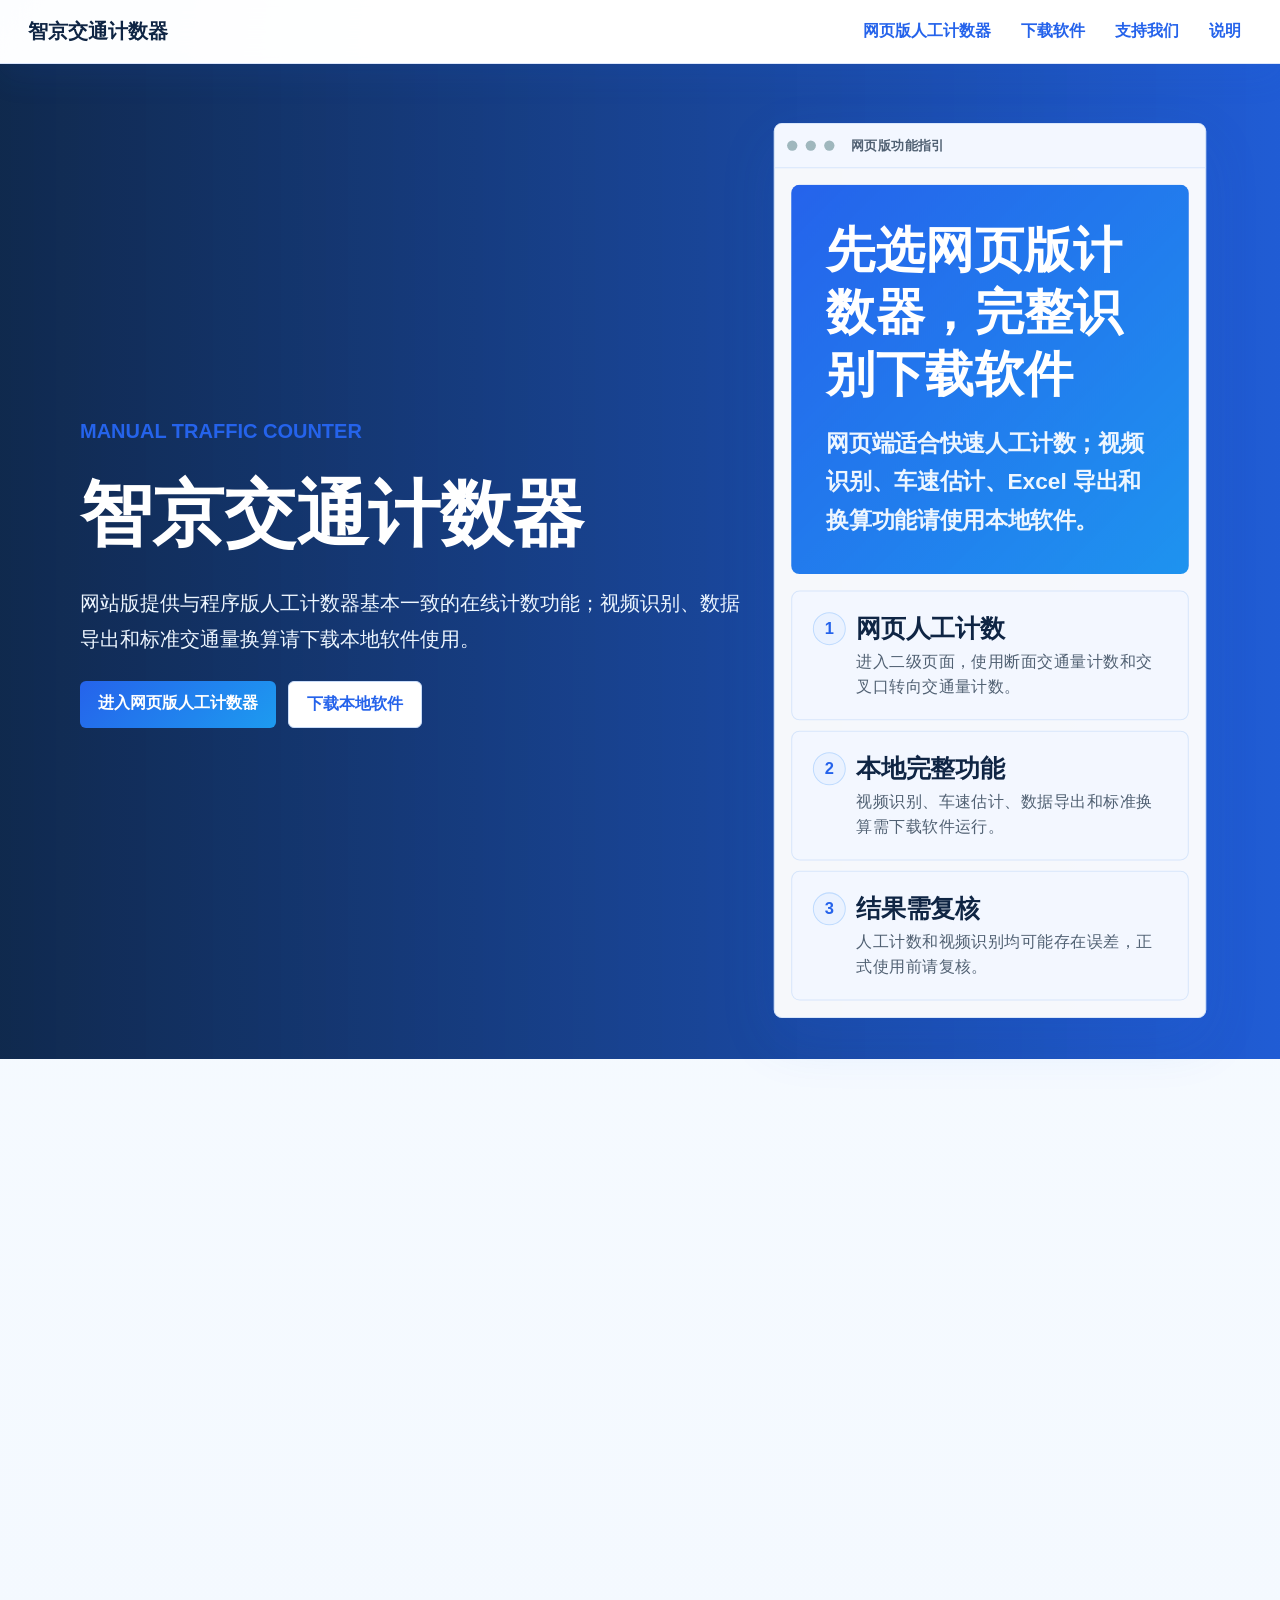
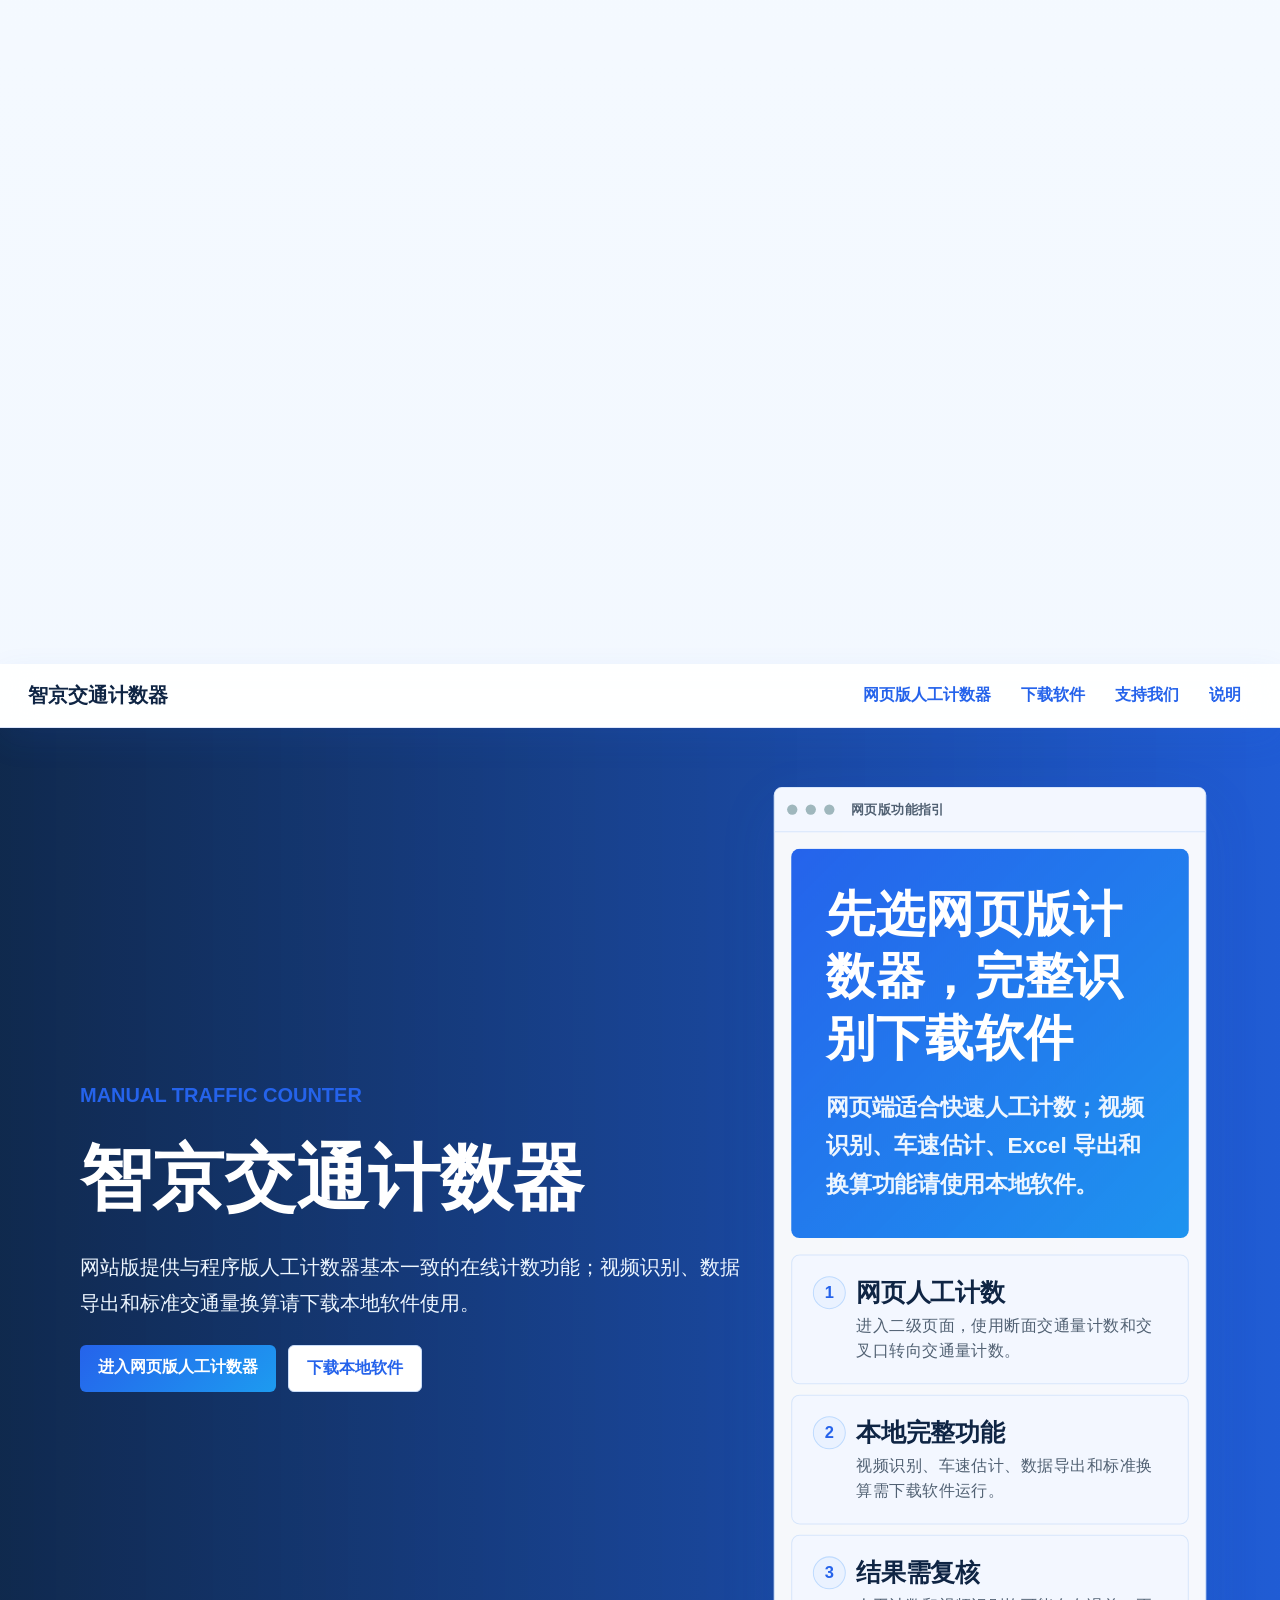
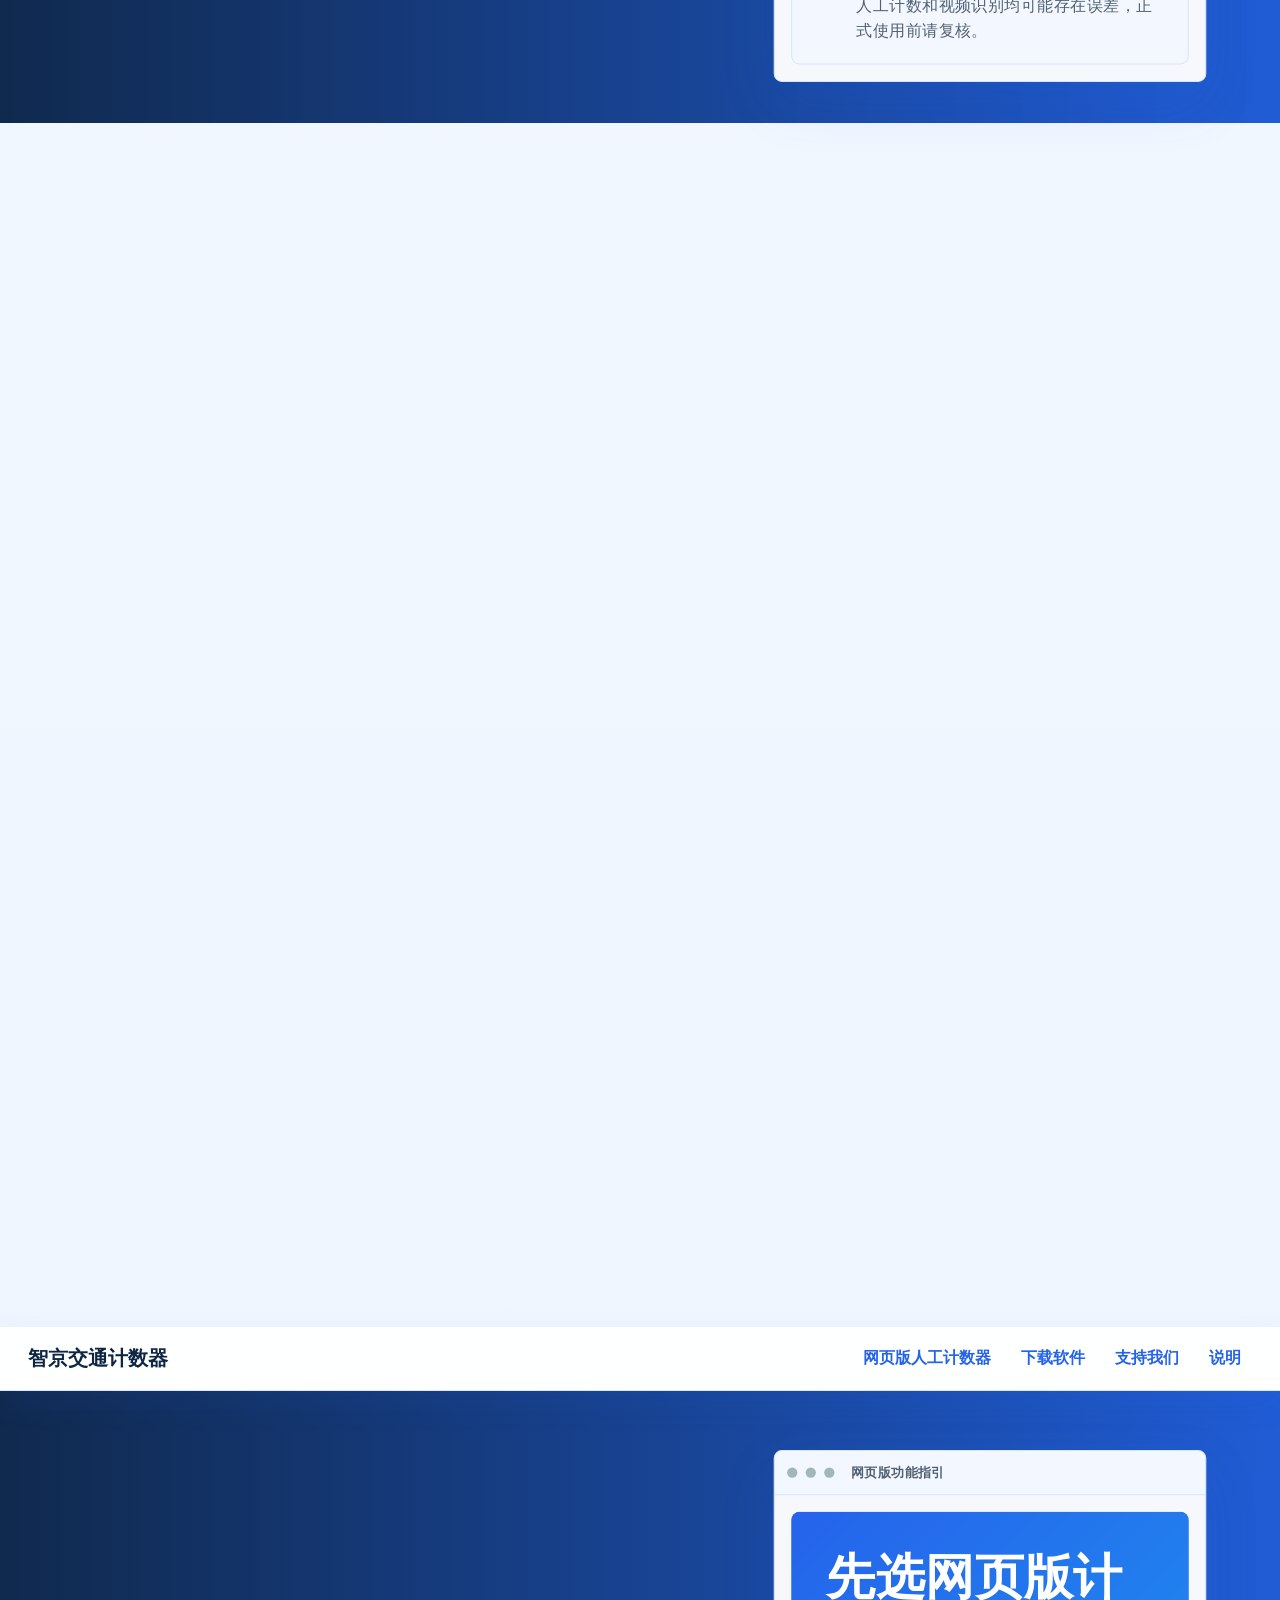
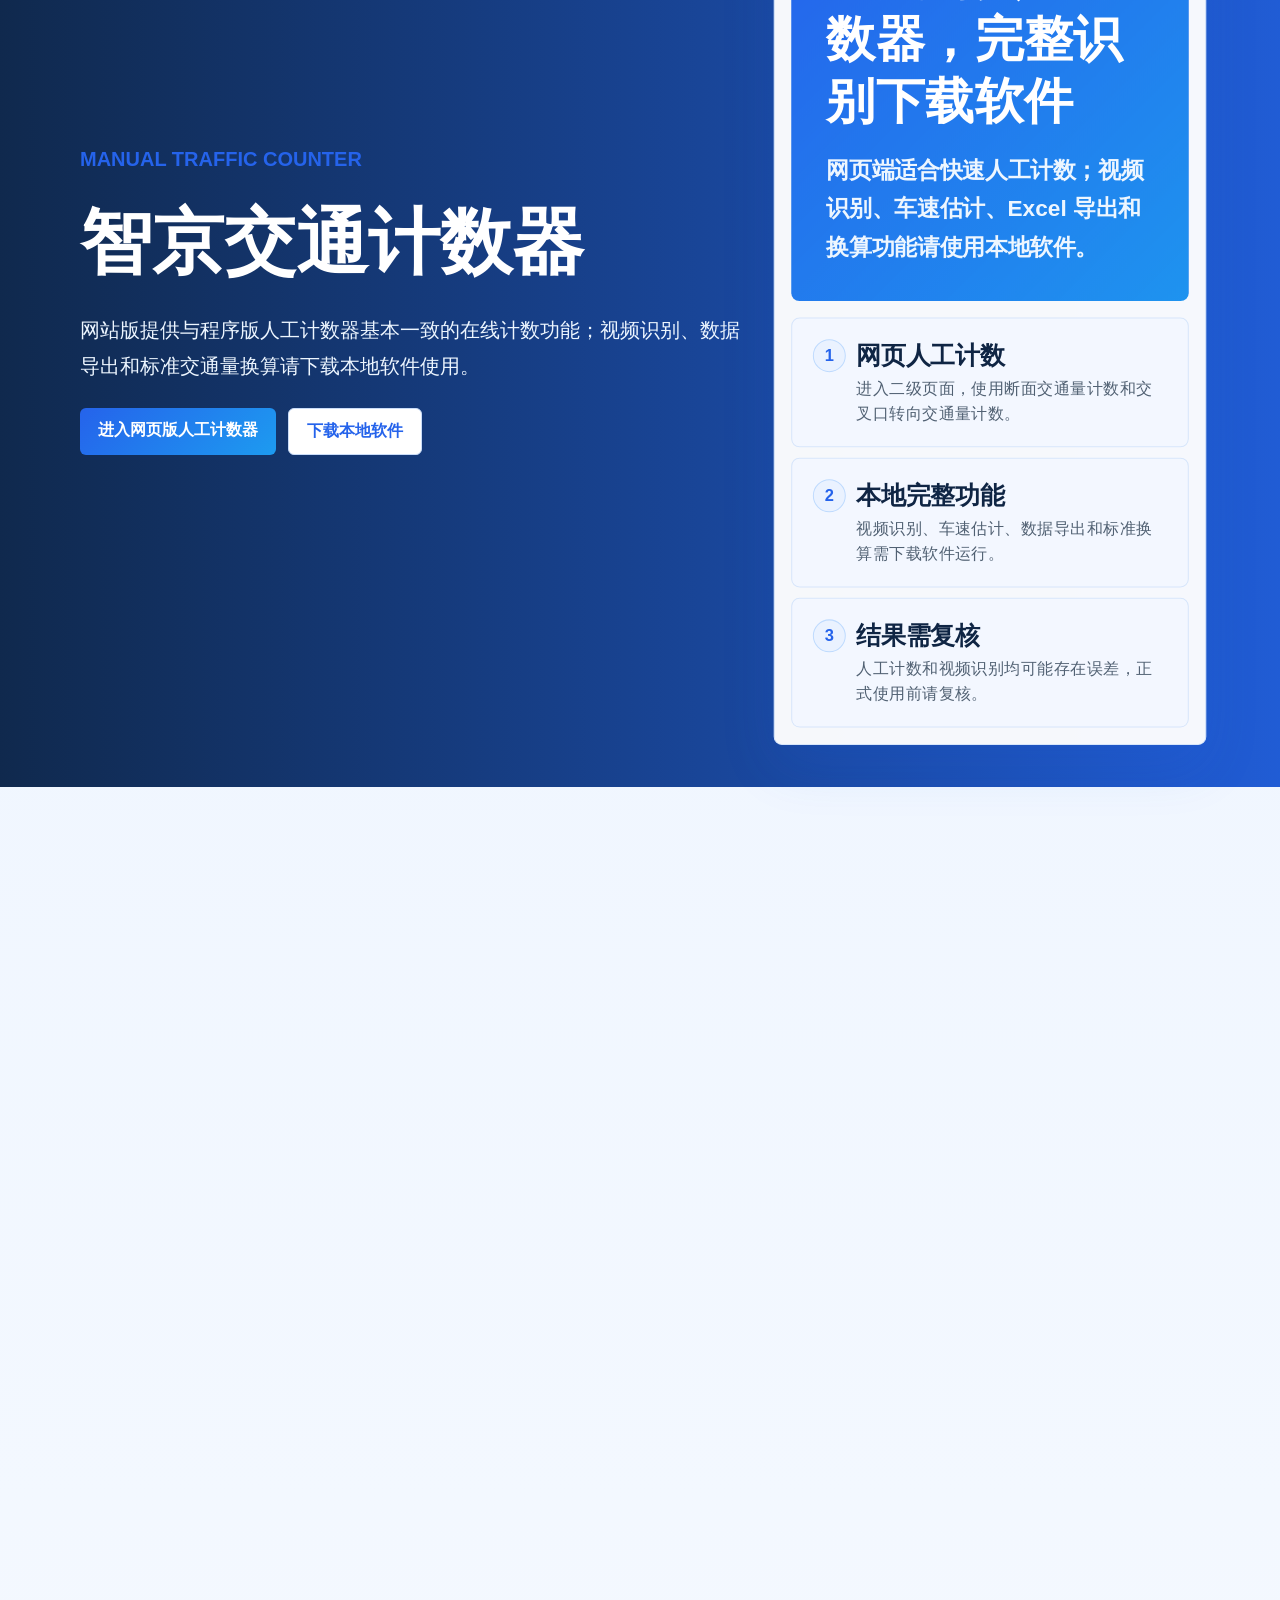
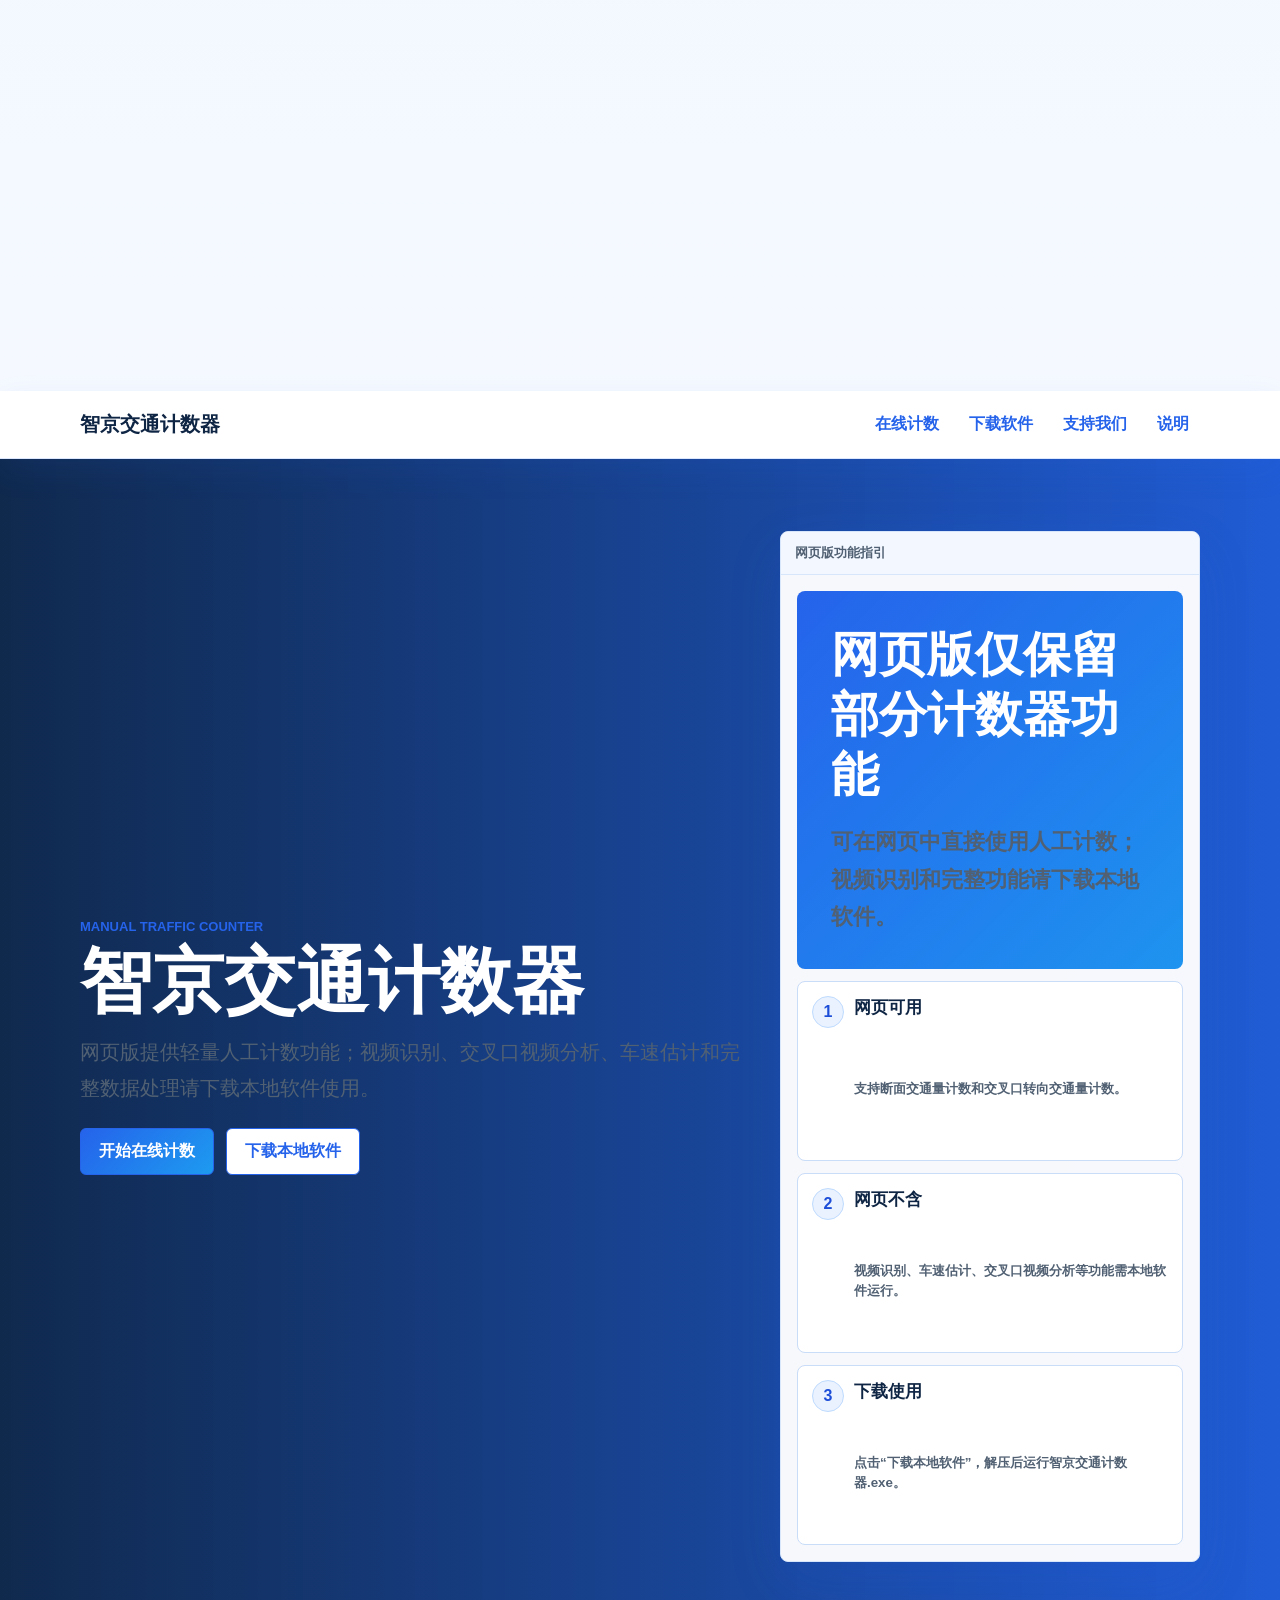
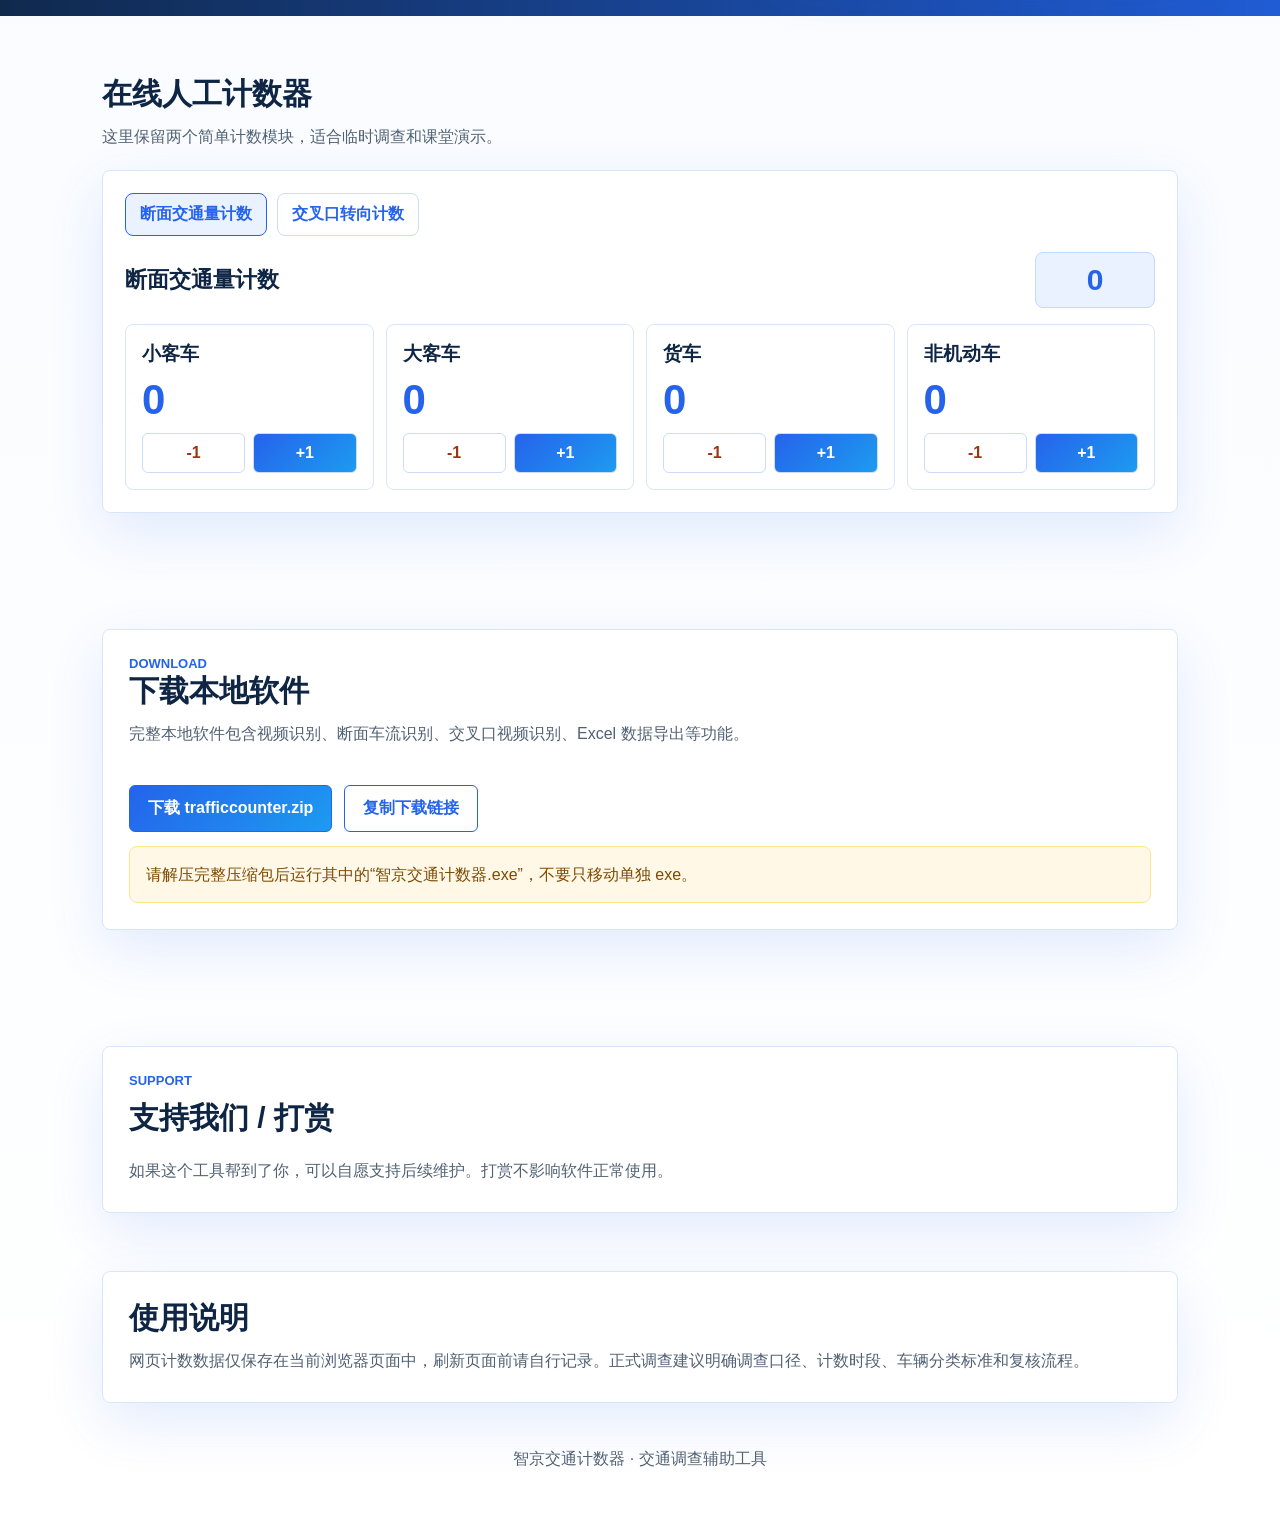
==== commit be2e2be3: "Clean counter page links" ====
--- a/index.html
+++ b/index.html
@@ -1,3 +1,121 @@
+<!doctype html>
+<html lang="zh-CN">
+  <head>
+    <meta charset="utf-8" />
+    <meta name="viewport" content="width=device-width, initial-scale=1" />
+    <title>智京交通计数器</title>
+    <link rel="icon" href="data:," />
+    <link rel="stylesheet" href="./styles.css" />
+  </head>
+  <body>
+    <div class="scroll-progress" aria-hidden="true"></div>
+
+    <header class="site-header">
+      <a class="brand" href="#top" aria-label="智京交通计数器">
+        
+        <span>智京交通计数器</span>
+      </a>
+      <nav aria-label="页面导航">
+        <a href="./counter.html">网页版人工计数器</a>
+        <a href="#download">下载软件</a>
+        <a href="./support.html">支持我们</a>
+        <a href="#notes">说明</a>
+      </nav>
+    </header>
+
+    <main id="top">
+      <section class="hero reveal visible">
+        <div class="hero-content">
+          <p class="eyebrow">Manual Traffic Counter</p>
+          <h1>智京交通计数器</h1>
+          <p class="hero-text">
+            网站版提供与程序版人工计数器基本一致的在线计数功能；视频识别、数据导出和标准交通量换算请下载本地软件使用。
+          </p>
+          <div class="hero-actions">
+            <a class="primary-action" href="./counter.html">进入网页版人工计数器</a>
+            <a class="secondary-action" href="https://github.com/15611434697lsr/-/releases/latest/download/trafficcounter.zip" download>下载本地软件</a>
+          </div>
+        </div>
+
+        <div class="app-preview guide-preview" aria-label="在线计数器使用指引">
+          <div class="preview-titlebar">
+            <span></span><span></span><span></span>
+            <strong>网页版功能指引</strong>
+          </div>
+          <div class="preview-body">
+            <div class="guide-panel">
+              <h2>先选网页版计数器，完整识别下载软件</h2>
+              <p>网页端适合快速人工计数；视频识别、车速估计、Excel 导出和换算功能请使用本地软件。</p>
+            </div>
+            <div class="guide-steps">
+              <div><span>1</span><strong>网页人工计数</strong><small>进入二级页面，使用断面交通量计数和交叉口转向交通量计数。</small></div>
+              <div><span>2</span><strong>本地完整功能</strong><small>视频识别、车速估计、数据导出和标准换算需下载软件运行。</small></div>
+              <div><span>3</span><strong>结果需复核</strong><small>人工计数和视频识别均可能存在误差，正式使用前请复核。</small></div>
+            </div>
+          </div>
+        </div>
+      </section>
+
+      <section id="counter" class="section counter-section reveal">
+        <div class="section-head">
+          <p class="eyebrow">Web Counter</p>
+          <h2>网页版人工计数器</h2>
+          <p>网页端单独作为二级页面打开，便于现场快速记录。该页面不提供 Excel 导出和标准交通量换算。</p>
+        </div>
+
+        <div class="entry-card">
+          <div>
+            <h3>进入计数器页面</h3>
+            <p>包含断面交通量计数、交叉口转向交通量计数、进口道方向与车道配置等人工计数功能。</p>
+          </div>
+          <a class="primary-action" href="./counter.html">打开网页版人工计数器</a>
+        </div>
+      </section>
+
+      <section id="download" class="download-section reveal">
+        <div class="download-copy">
+          <p class="eyebrow">Download</p>
+          <h2>下载本地软件</h2>
+          <p>如果需要使用完整本地软件，可以下载压缩包，解压后运行其中的 `智京交通计数器.exe`。</p>
+        </div>
+        <div class="download-actions">
+          <a class="primary-action" href="https://github.com/15611434697lsr/-/releases/latest/download/trafficcounter.zip" download>下载 trafficcounter.zip</a>
+          <button class="copy-button" type="button" data-copy="https://github.com/15611434697lsr/-/releases/latest/download/trafficcounter.zip">复制压缩包路径</button>
+        </div>
+        <p class="download-warning">
+          请确保解压后保留完整文件夹，不要只移动单独 exe。
+        </p>
+      </section>
+
+      <section id="support" class="section support-section reveal">
+        <div class="support-card">
+          <div>
+            <p class="eyebrow">Support</p>
+            <h2>支持我们 / 打赏</h2>
+            <p>
+              如果这个工具在交通调查、课堂实践或数据整理中帮到了你，可以进入二级页面查看二维码，自愿支持后续维护。
+            </p>
+          </div>
+          <a class="primary-action support-open" href="./support.html">进入支持我们页面</a>
+        </div>
+      </section>
+
+      <section id="notes" class="section notice-section reveal">
+        <h2>使用说明</h2>
+        <p>
+          网站版用于人工辅助计数，数据仅保存在当前浏览器页面中，刷新或关闭页面可能导致记录丢失。由于人工操作、浏览器状态、设备性能、视频画面质量和识别算法限制，计数、车型判断、车速估计、交叉口流向识别等结果可能存在误差。本软件仅作为交通调查和学习研究的辅助工具，不作为执法、鉴定、结算或安全决策的唯一依据；正式使用前请结合现场记录、人工复核和项目规范进行校验。
+        </p>
+      </section>
+    </main>
+
+    <button class="back-top" type="button" aria-label="返回顶部">↑</button>
+    <div class="toast" role="status" aria-live="polite">已复制</div>
+    <script src="./script.js"></script>
+  </body>
+</html>
+
+
+
 <!doctype html>
 <html lang="zh-CN">
   <head>
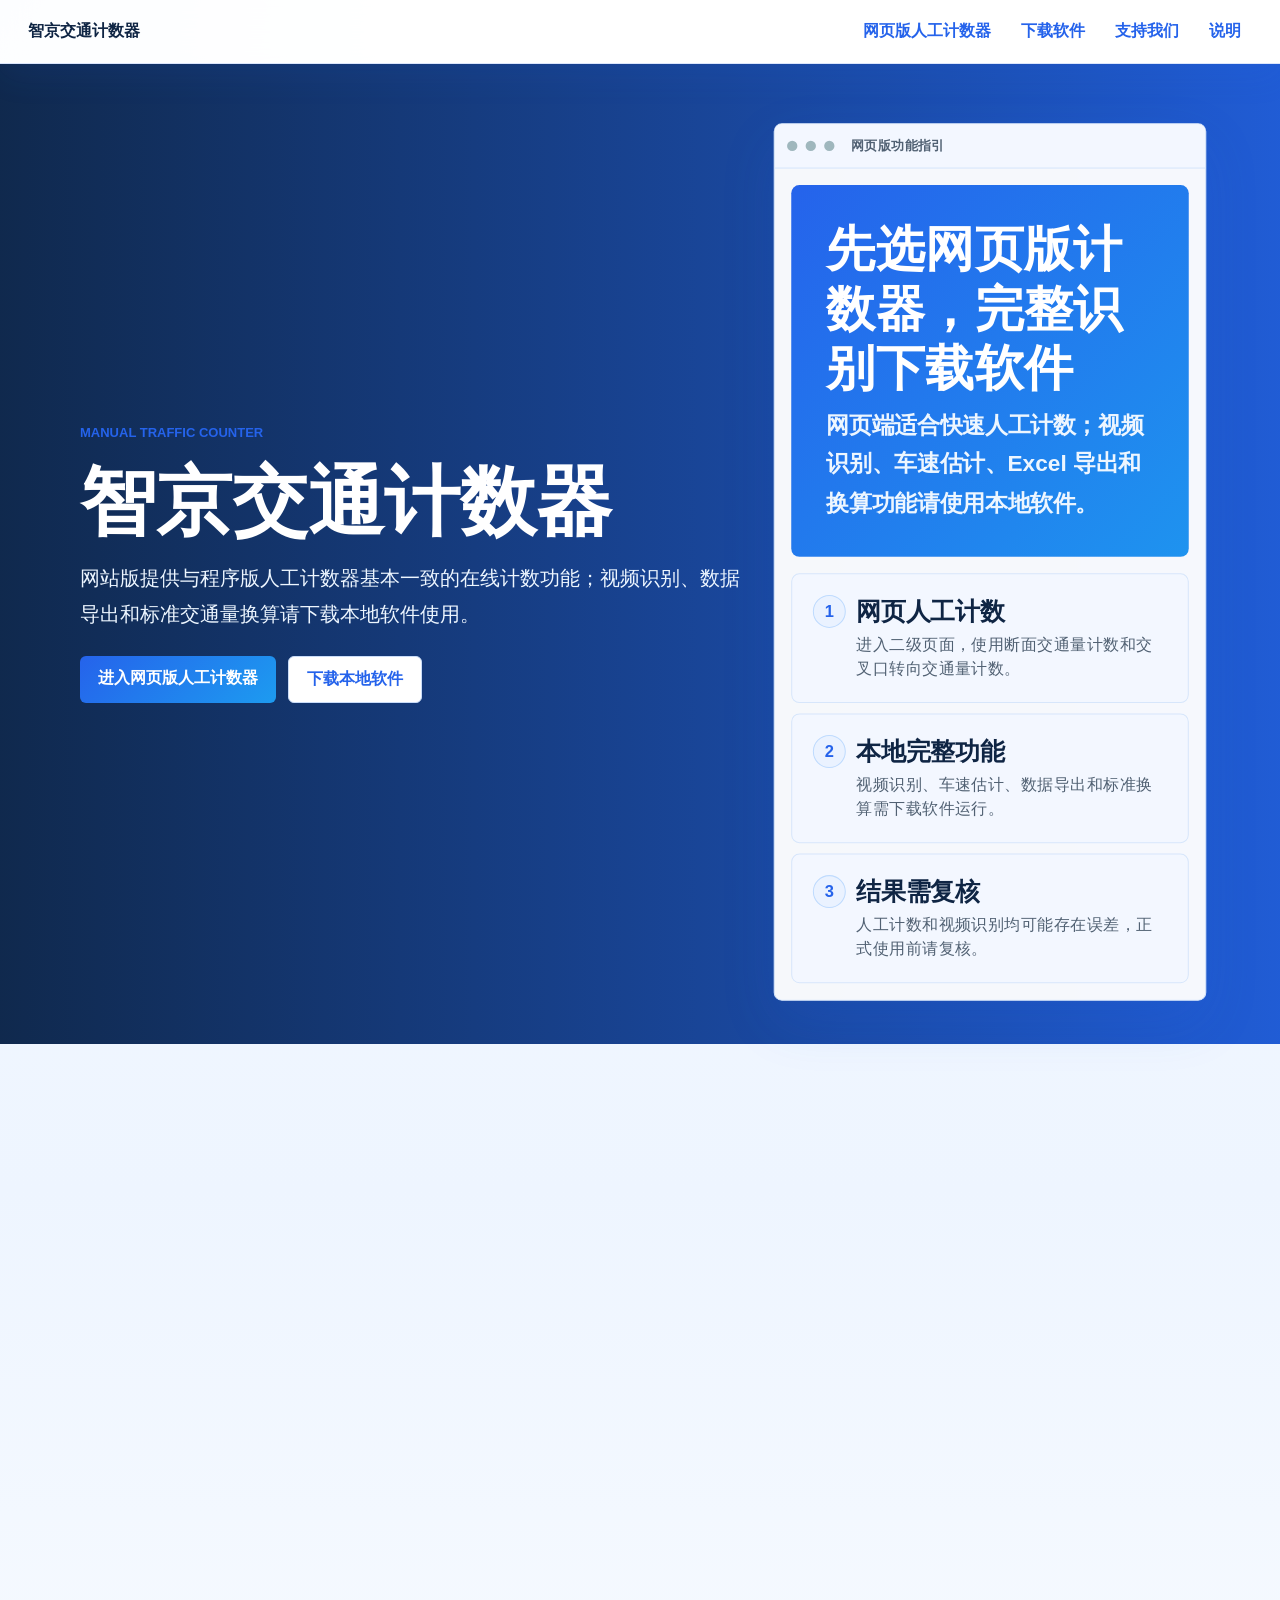
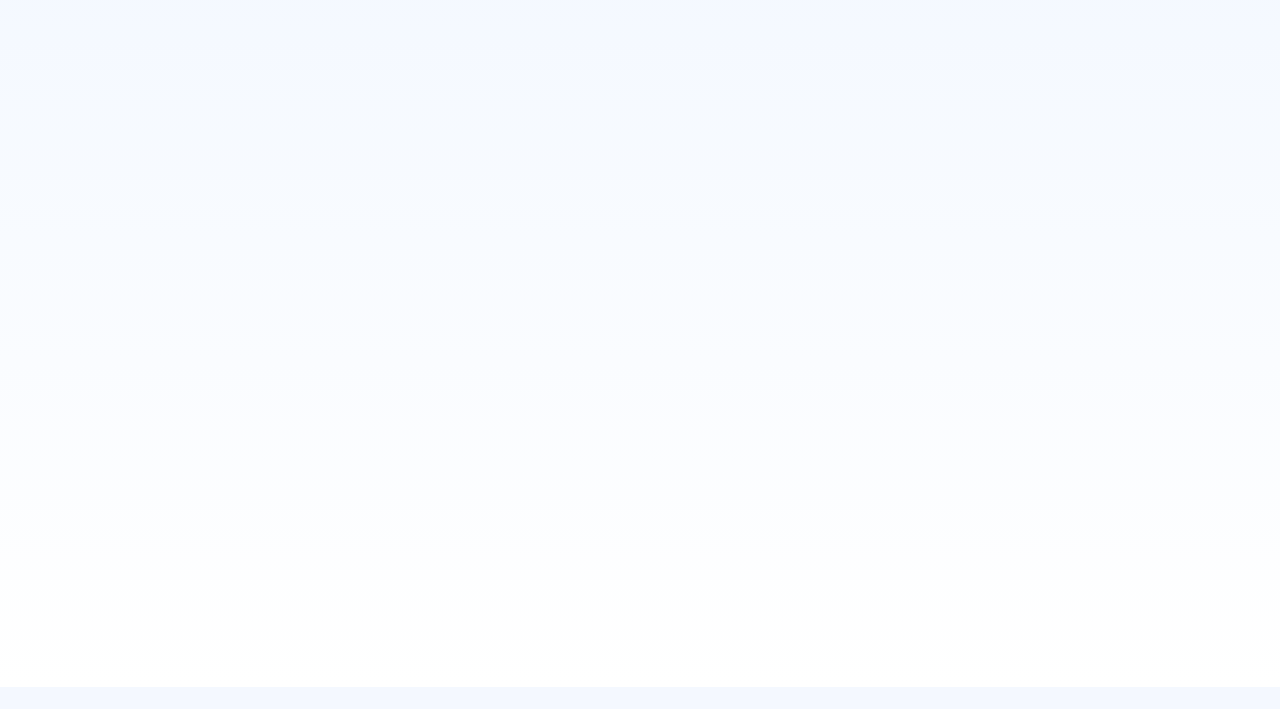
==== commit e8067dc7: "Force replace home page links" ====
--- a/index.html
+++ b/index.html
@@ -116,262 +116,3 @@
 
 
 
-<!doctype html>
-<html lang="zh-CN">
-  <head>
-    <meta charset="utf-8" />
-    <meta name="viewport" content="width=device-width, initial-scale=1" />
-    <title>智京交通计数器</title>
-    <link rel="icon" href="data:," />
-    <link rel="stylesheet" href="./styles.css" />
-  </head>
-  <body>
-    <div class="scroll-progress" aria-hidden="true"></div>
-
-    <header class="site-header">
-      <a class="brand" href="#top" aria-label="智京交通计数器">
-        
-        <span>智京交通计数器</span>
-      </a>
-      <nav aria-label="页面导航">
-        <a href="./counter.html">网页版人工计数器</a>
-        <a href="#download">下载软件</a>
-        <a href="./support.html">支持我们</a>
-        <a href="#notes">说明</a>
-      </nav>
-    </header>
-
-    <main id="top">
-      <section class="hero reveal visible">
-        <div class="hero-content">
-          <p class="eyebrow">Manual Traffic Counter</p>
-          <h1>智京交通计数器</h1>
-          <p class="hero-text">
-            网站版提供与程序版人工计数器基本一致的在线计数功能；视频识别、数据导出和标准交通量换算请下载本地软件使用。
-          </p>
-          <div class="hero-actions">
-            <a class="primary-action" href="./counter.html">进入网页版人工计数器</a>
-            <a class="secondary-action" href="https://github.com/15611434697lsr/-/releases/latest/download/trafficcounter.zip" download>下载本地软件</a>
-          </div>
-        </div>
-
-        <div class="app-preview guide-preview" aria-label="在线计数器使用指引">
-          <div class="preview-titlebar">
-            <span></span><span></span><span></span>
-            <strong>网页版功能指引</strong>
-          </div>
-          <div class="preview-body">
-            <div class="guide-panel">
-              <h2>先选网页版计数器，完整识别下载软件</h2>
-              <p>网页端适合快速人工计数；视频识别、车速估计、Excel 导出和换算功能请使用本地软件。</p>
-            </div>
-            <div class="guide-steps">
-              <div><span>1</span><strong>网页人工计数</strong><small>进入二级页面，使用断面交通量计数和交叉口转向交通量计数。</small></div>
-              <div><span>2</span><strong>本地完整功能</strong><small>视频识别、车速估计、数据导出和标准换算需下载软件运行。</small></div>
-              <div><span>3</span><strong>结果需复核</strong><small>人工计数和视频识别均可能存在误差，正式使用前请复核。</small></div>
-            </div>
-          </div>
-        </div>
-      </section>
-
-      <section id="counter" class="section counter-section reveal">
-        <div class="section-head">
-          <p class="eyebrow">Web Counter</p>
-          <h2>网页版人工计数器</h2>
-          <p>网页端单独作为二级页面打开，便于现场快速记录。该页面不提供 Excel 导出和标准交通量换算。</p>
-        </div>
-
-        <div class="entry-card">
-          <div>
-            <h3>进入计数器页面</h3>
-            <p>包含断面交通量计数、交叉口转向交通量计数、进口道方向与车道配置等人工计数功能。</p>
-          </div>
-          <a class="primary-action" href="./counter.html">打开网页版人工计数器</a>
-        </div>
-      </section>
-
-      <section id="download" class="download-section reveal">
-        <div class="download-copy">
-          <p class="eyebrow">Download</p>
-          <h2>下载本地软件</h2>
-          <p>如果需要使用完整本地软件，可以下载压缩包，解压后运行其中的 `智京交通计数器.exe`。</p>
-        </div>
-        <div class="download-actions">
-          <a class="primary-action" href="https://github.com/15611434697lsr/-/releases/latest/download/trafficcounter.zip" download>下载 trafficcounter.zip</a>
-          <button class="copy-button" type="button" data-copy="https://github.com/15611434697lsr/-/releases/latest/download/trafficcounter.zip">复制压缩包路径</button>
-        </div>
-        <p class="download-warning">
-          请确保解压后保留完整文件夹，不要只移动单独 exe。
-        </p>
-      </section>
-
-      <section id="support" class="section support-section reveal">
-        <div class="support-card">
-          <div>
-            <p class="eyebrow">Support</p>
-            <h2>支持我们 / 打赏</h2>
-            <p>
-              如果这个工具在交通调查、课堂实践或数据整理中帮到了你，可以进入二级页面查看二维码，自愿支持后续维护。
-            </p>
-          </div>
-          <a class="primary-action support-open" href="./support.html">进入支持我们页面</a>
-        </div>
-      </section>
-
-      <section id="notes" class="section notice-section reveal">
-        <h2>使用说明</h2>
-        <p>
-          网站版用于人工辅助计数，数据仅保存在当前浏览器页面中，刷新或关闭页面可能导致记录丢失。由于人工操作、浏览器状态、设备性能、视频画面质量和识别算法限制，计数、车型判断、车速估计、交叉口流向识别等结果可能存在误差。本软件仅作为交通调查和学习研究的辅助工具，不作为执法、鉴定、结算或安全决策的唯一依据；正式使用前请结合现场记录、人工复核和项目规范进行校验。
-        </p>
-      </section>
-    </main>
-
-    <button class="back-top" type="button" aria-label="返回顶部">↑</button>
-    <div class="toast" role="status" aria-live="polite">已复制</div>
-    <script src="./script.js"></script>
-  </body>
-</html>
-
-
-<!doctype html>
-<html lang="zh-CN">
-  <head>
-    <meta charset="utf-8" />
-    <meta name="viewport" content="width=device-width, initial-scale=1" />
-    <title>智京交通计数器</title>
-    <link rel="icon" href="data:," />
-    <link rel="stylesheet" href="./styles.css" />
-  </head>
-  <body>
-    <div class="scroll-progress" aria-hidden="true"></div>
-
-    <header class="site-header">
-      <a class="brand" href="#top" aria-label="智京交通计数器">
-        
-        <span>智京交通计数器</span>
-      </a>
-      <nav aria-label="页面导航">
-        <a href="./manual-counter.html">网页版人工计数器</a>
-        <a href="#download">下载软件</a>
-        <a href="./support.html">支持我们</a>
-        <a href="#notes">说明</a>
-      </nav>
-    </header>
-
-    <main id="top">
-      <section class="hero reveal visible">
-        <div class="hero-content">
-          <p class="eyebrow">Manual Traffic Counter</p>
-          <h1>智京交通计数器</h1>
-          <p class="hero-text">
-            网站版提供与程序版人工计数器基本一致的在线计数功能；视频识别、数据导出和标准交通量换算请下载本地软件使用。
-          </p>
-          <div class="hero-actions">
-            <a class="primary-action" href="./manual-counter.html">进入网页版人工计数器</a>
-            <a class="secondary-action" href="https://github.com/15611434697lsr/-/releases/latest/download/trafficcounter.zip" download>下载本地软件</a>
-          </div>
-        </div>
-
-        <div class="app-preview guide-preview" aria-label="在线计数器使用指引">
-          <div class="preview-titlebar">
-            <span></span><span></span><span></span>
-            <strong>网页版功能指引</strong>
-          </div>
-          <div class="preview-body">
-            <div class="guide-panel">
-              <h2>先选网页版计数器，完整识别下载软件</h2>
-              <p>网页端适合快速人工计数；视频识别、车速估计、Excel 导出和换算功能请使用本地软件。</p>
-            </div>
-            <div class="guide-steps">
-              <div><span>1</span><strong>网页人工计数</strong><small>进入二级页面，使用断面交通量计数和交叉口转向交通量计数。</small></div>
-              <div><span>2</span><strong>本地完整功能</strong><small>视频识别、车速估计、数据导出和标准换算需下载软件运行。</small></div>
-              <div><span>3</span><strong>结果需复核</strong><small>人工计数和视频识别均可能存在误差，正式使用前请复核。</small></div>
-            </div>
-          </div>
-        </div>
-      </section>
-
-      <section id="counter" class="section counter-section reveal">
-        <div class="section-head">
-          <p class="eyebrow">Web Counter</p>
-          <h2>网页版人工计数器</h2>
-          <p>网页端单独作为二级页面打开，便于现场快速记录。该页面不提供 Excel 导出和标准交通量换算。</p>
-        </div>
-
-        <div class="entry-card">
-          <div>
-            <h3>进入计数器页面</h3>
-            <p>包含断面交通量计数、交叉口转向交通量计数、进口道方向与车道配置等人工计数功能。</p>
-          </div>
-          <a class="primary-action" href="./manual-counter.html">打开网页版人工计数器</a>
-        </div>
-      </section>
-
-      <section id="download" class="download-section reveal">
-        <div class="download-copy">
-          <p class="eyebrow">Download</p>
-          <h2>下载本地软件</h2>
-          <p>如果需要使用完整本地软件，可以下载压缩包，解压后运行其中的 `智京交通计数器.exe`。</p>
-        </div>
-        <div class="download-actions">
-          <a class="primary-action" href="https://github.com/15611434697lsr/-/releases/latest/download/trafficcounter.zip" download>下载 trafficcounter.zip</a>
-          <button class="copy-button" type="button" data-copy="https://github.com/15611434697lsr/-/releases/latest/download/trafficcounter.zip">复制压缩包路径</button>
-        </div>
-        <p class="download-warning">
-          请确保解压后保留完整文件夹，不要只移动单独 exe。
-        </p>
-      </section>
-
-      <section id="support" class="section support-section reveal">
-        <div class="support-card">
-          <div>
-            <p class="eyebrow">Support</p>
-            <h2>支持我们 / 打赏</h2>
-            <p>
-              如果这个工具在交通调查、课堂实践或数据整理中帮到了你，可以进入二级页面查看二维码，自愿支持后续维护。
-            </p>
-          </div>
-          <a class="primary-action support-open" href="./support.html">进入支持我们页面</a>
-        </div>
-      </section>
-
-      <section id="notes" class="section notice-section reveal">
-        <h2>使用说明</h2>
-        <p>
-          网站版用于人工辅助计数，数据仅保存在当前浏览器页面中，刷新或关闭页面可能导致记录丢失。由于人工操作、浏览器状态、设备性能、视频画面质量和识别算法限制，计数、车型判断、车速估计、交叉口流向识别等结果可能存在误差。本软件仅作为交通调查和学习研究的辅助工具，不作为执法、鉴定、结算或安全决策的唯一依据；正式使用前请结合现场记录、人工复核和项目规范进行校验。
-        </p>
-      </section>
-    </main>
-
-    <button class="back-top" type="button" aria-label="返回顶部">↑</button>
-    <div class="toast" role="status" aria-live="polite">已复制</div>
-    <script src="./script.js"></script>
-  </body>
-</html>
-
-<!doctype html>
-<html lang="zh-CN">
-<head>
-  <meta charset="utf-8">
-  <meta name="viewport" content="width=device-width, initial-scale=1">
-  <title>智京交通计数器</title>
-  <style>
-    :root{color-scheme:light;font-family:"Microsoft YaHei","PingFang SC",Arial,sans-serif;background:#f4f8ff;color:#102033;scroll-behavior:smooth}*{box-sizing:border-box}body{margin:0;background:radial-gradient(circle at top left,rgba(37,99,235,.14),transparent 32vw),linear-gradient(180deg,#f7fbff 0%,#eef5ff 52%,#fff 100%)}header{position:sticky;top:0;z-index:5;display:flex;align-items:center;justify-content:space-between;gap:16px;padding:14px max(18px,calc((100vw - 1120px)/2));background:rgba(255,255,255,.92);border-bottom:1px solid rgba(37,99,235,.16);box-shadow:0 12px 34px rgba(37,99,235,.09);backdrop-filter:blur(16px)}.brand{font-size:20px;font-weight:900;color:#0f2544;text-decoration:none}.nav{display:flex;flex-wrap:wrap;gap:8px}.nav a{border:1px solid transparent;border-radius:6px;color:#2563eb;font-weight:900;padding:8px 10px;text-decoration:none}.nav a:hover{background:#eaf2ff;border-color:rgba(37,99,235,.35)}.hero{display:grid;gap:28px;grid-template-columns:minmax(0,1fr) minmax(300px,420px);min-height:72vh;padding:72px max(22px,calc((100vw - 1120px)/2)) 54px;background:linear-gradient(90deg,rgba(15,37,68,.92),rgba(37,99,235,.72)),#174ea6;color:white}.eyebrow{color:#bfdbfe;font-size:13px;font-weight:900;letter-spacing:0;text-transform:uppercase}.hero h1{font-size:clamp(40px,7vw,72px);line-height:1.05;margin:10px 0 14px}.hero p{color:#edf6ff;font-size:20px;line-height:1.8;margin:0;max-width:720px}.actions{display:flex;flex-wrap:wrap;gap:12px;margin-top:22px}.button{align-items:center;border:1px solid #2563eb;border-radius:6px;cursor:pointer;display:inline-flex;font:inherit;font-weight:900;justify-content:center;min-height:46px;padding:12px 18px;text-decoration:none}.primary{background:linear-gradient(135deg,#2563eb,#1d9bf0);color:white}.secondary{background:white;color:#2563eb}.guide{background:rgba(255,255,255,.96);border:1px solid #d7e6fb;border-radius:8px;box-shadow:0 20px 55px rgba(37,99,235,.12);overflow:hidden}.guide-title{background:#f3f7ff;border-bottom:1px solid #d7e6fb;color:#516173;font-size:13px;font-weight:900;padding:12px 14px}.guide-body{display:grid;gap:12px;padding:16px}.guide-panel{background:linear-gradient(135deg,rgba(37,99,235,.94),rgba(29,155,240,.86)),#2563eb;border-radius:8px;color:white;padding:24px}.guide-panel h2{font-size:28px;line-height:1.25;margin:0 0 10px}.guide-panel p{font-size:16px;line-height:1.7}.step{background:#f3f7ff;border:1px solid #d7e6fb;border-radius:8px;display:grid;gap:4px;grid-template-columns:38px minmax(0,1fr);padding:14px}.step span{align-items:center;background:#eaf2ff;border:1px solid #bfdbfe;border-radius:50%;color:#2563eb;display:inline-flex;font-weight:900;height:32px;justify-content:center;width:32px}.step strong{color:#0f2544;font-size:17px}.step small{color:#516173;grid-column:2;line-height:1.5}.section{margin:0 auto;max-width:1120px;padding:58px 22px 0}.section h2{color:#0f2544;font-size:30px;margin:0 0 8px}.section>p{color:#516173;line-height:1.8;margin:0 0 18px}.counter-wrap{background:rgba(255,255,255,.96);border:1px solid #d7e6fb;border-radius:8px;box-shadow:0 20px 55px rgba(37,99,235,.12);display:grid;gap:16px;padding:22px}.tabs{display:flex;flex-wrap:wrap;gap:10px}.tab{background:white;border:1px solid #c9dcf8;border-radius:8px;color:#2563eb;cursor:pointer;font:inherit;font-weight:900;padding:10px 14px}.tab.active{background:#eaf2ff;border-color:#2563eb}.counter-panel{display:none;gap:16px}.counter-panel.active{display:grid}.counter-head{align-items:center;display:flex;gap:12px;justify-content:space-between}.total{background:#eaf2ff;border:1px solid #bfdbfe;border-radius:8px;color:#2563eb;font-size:30px;font-weight:900;min-width:120px;padding:10px 14px;text-align:center}.grid{display:grid;gap:12px;grid-template-columns:repeat(4,minmax(0,1fr))}.item{border:1px solid #d7e6fb;border-radius:8px;display:grid;gap:12px;padding:16px}.item strong{color:#0f2544;font-size:19px}.num{color:#2563eb;font-size:42px;font-weight:900;line-height:1}.item-actions{display:grid;gap:8px;grid-template-columns:1fr 1fr}.mini{border:1px solid #c9dcf8;border-radius:6px;cursor:pointer;font:inherit;font-weight:900;min-height:40px}.minus{background:white;color:#9a3412}.plus{background:linear-gradient(135deg,#2563eb,#1d9bf0);color:white}.note,.support,.download{background:rgba(255,255,255,.96);border:1px solid #d7e6fb;border-radius:8px;box-shadow:0 20px 55px rgba(37,99,235,.12);padding:26px}.download{display:grid;gap:14px;margin-top:58px}.support{display:grid;gap:10px;margin-top:58px}.warning{background:#fff8e6;border:1px solid #fde68a;border-radius:8px;color:#7c4a03;line-height:1.7;padding:14px 16px}.toast{background:#0f2544;border-radius:8px;bottom:24px;color:white;left:50%;opacity:0;padding:10px 14px;pointer-events:none;position:fixed;transform:translate(-50%,12px);transition:.2s}.toast.visible{opacity:1;transform:translate(-50%,0)}footer{color:#516173;line-height:1.8;padding:42px 22px;text-align:center}@media(max-width:900px){header{align-items:flex-start;flex-direction:column}.hero{grid-template-columns:1fr;min-height:auto;padding:48px 18px}.grid{grid-template-columns:1fr}.counter-head{align-items:stretch;flex-direction:column}.total{text-align:left}.section{padding-left:18px;padding-right:18px}}
-  </style>
-</head>
-<body>
-  <header><a class="brand" href="#top">智京交通计数器</a><nav class="nav"><a href="#counter">在线计数</a><a href="#download">下载软件</a><a href="#support">支持我们</a><a href="#notes">说明</a></nav></header>
-  <main id="top">
-    <section class="hero"><div><div class="eyebrow">Manual Traffic Counter</div><h1>智京交通计数器</h1><p>网页版提供轻量人工计数功能；视频识别、交叉口视频分析、车速估计和完整数据处理请下载本地软件使用。</p><div class="actions"><a class="button primary" href="#counter">开始在线计数</a><a class="button secondary" href="https://github.com/15611434697lsr/-/releases/latest/download/trafficcounter.zip" download>下载本地软件</a></div></div><aside class="guide"><div class="guide-title">网页版功能指引</div><div class="guide-body"><div class="guide-panel"><h2>网页版仅保留部分计数器功能</h2><p>可在网页中直接使用人工计数；视频识别和完整功能请下载本地软件。</p></div><div class="step"><span>1</span><strong>网页可用</strong><small>支持断面交通量计数和交叉口转向交通量计数。</small></div><div class="step"><span>2</span><strong>网页不含</strong><small>视频识别、车速估计、交叉口视频分析等功能需本地软件运行。</small></div><div class="step"><span>3</span><strong>下载使用</strong><small>点击“下载本地软件”，解压后运行智京交通计数器.exe。</small></div></div></aside></section>
-    <section id="counter" class="section"><h2>在线人工计数器</h2><p>这里保留两个简单计数模块，适合临时调查和课堂演示。</p><div class="counter-wrap"><div class="tabs"><button class="tab active" data-view="sectionPanel">断面交通量计数</button><button class="tab" data-view="turnPanel">交叉口转向计数</button></div><div class="counter-panel active" id="sectionPanel"><div class="counter-head"><h3>断面交通量计数</h3><div class="total" id="sectionTotal">0</div></div><div class="grid" id="sectionGrid"></div></div><div class="counter-panel" id="turnPanel"><div class="counter-head"><h3>交叉口转向计数</h3><div class="total" id="turnTotal">0</div></div><div class="grid" id="turnGrid"></div></div></div></section>
-    <section id="download" class="section"><div class="download"><div><div class="eyebrow">Download</div><h2>下载本地软件</h2><p>完整本地软件包含视频识别、断面车流识别、交叉口视频识别、Excel 数据导出等功能。</p></div><div class="actions"><a class="button primary" href="https://github.com/15611434697lsr/-/releases/latest/download/trafficcounter.zip" download>下载 trafficcounter.zip</a><button class="button secondary" type="button" data-copy="https://github.com/15611434697lsr/-/releases/latest/download/trafficcounter.zip">复制下载链接</button></div><div class="warning">请解压完整压缩包后运行其中的“智京交通计数器.exe”，不要只移动单独 exe。</div></div></section>
-    <section id="support" class="section"><div class="support"><div class="eyebrow">Support</div><h2>支持我们 / 打赏</h2><p>如果这个工具帮到了你，可以自愿支持后续维护。打赏不影响软件正常使用。</p></div></section>
-    <section id="notes" class="section"><div class="note"><h2>使用说明</h2><p>网页计数数据仅保存在当前浏览器页面中，刷新页面前请自行记录。正式调查建议明确调查口径、计数时段、车辆分类标准和复核流程。</p></div></section>
-  </main><footer>智京交通计数器 · 交通调查辅助工具</footer><div class="toast" role="status">已复制</div>
-  <script>
-    const state={section:{"小客车":0,"大客车":0,"货车":0,"非机动车":0},turn:{"左转":0,"直行":0,"右转":0,"非机动车":0}};
-    function render(type){const names=Object.keys(state[type]);const grid=document.getElementById(type==='section'?'sectionGrid':'turnGrid');grid.innerHTML=names.map(n=>`<div class="item"><strong>${n}</strong><div class="num">${state[type][n]}</div><div class="item-actions"><button class="mini minus" data-delta="-1" data-type="${type}" data-name="${n}">-1</button><button class="mini plus" data-delta="1" data-type="${type}" data-name="${n}">+1</button></div></div>`).join('');document.getElementById(type==='section'?'sectionTotal':'turnTotal').textContent=names.reduce((s,n)=>s+state[type][n],0)}
-    render('section');render('turn');document.addEventListener('click',e=>{const btn=e.target.closest('[data-delta]');if(btn){const t=btn.dataset.type,n=btn.dataset.name,d=Number(btn.dataset.delta);state[t][n]=Math.max(0,state[t][n]+d);render(t)}const tab=e.target.closest('[data-view]');if(tab){document.querySelectorAll('.tab').forEach(x=>x.classList.toggle('active',x===tab));document.querySelectorAll('.counter-panel').forEach(x=>x.classList.toggle('active',x.id===tab.dataset.view))}const copy=e.target.closest('[data-copy]');if(copy){navigator.clipboard?.writeText(copy.dataset.copy).then(()=>showToast('已复制下载链接')).catch(()=>showToast(copy.dataset.copy))}});function showToast(text){const t=document.querySelector('.toast');t.textContent=text;t.classList.add('visible');clearTimeout(showToast.timer);showToast.timer=setTimeout(()=>t.classList.remove('visible'),1600)}
-  </script>
-</body>
-</html>
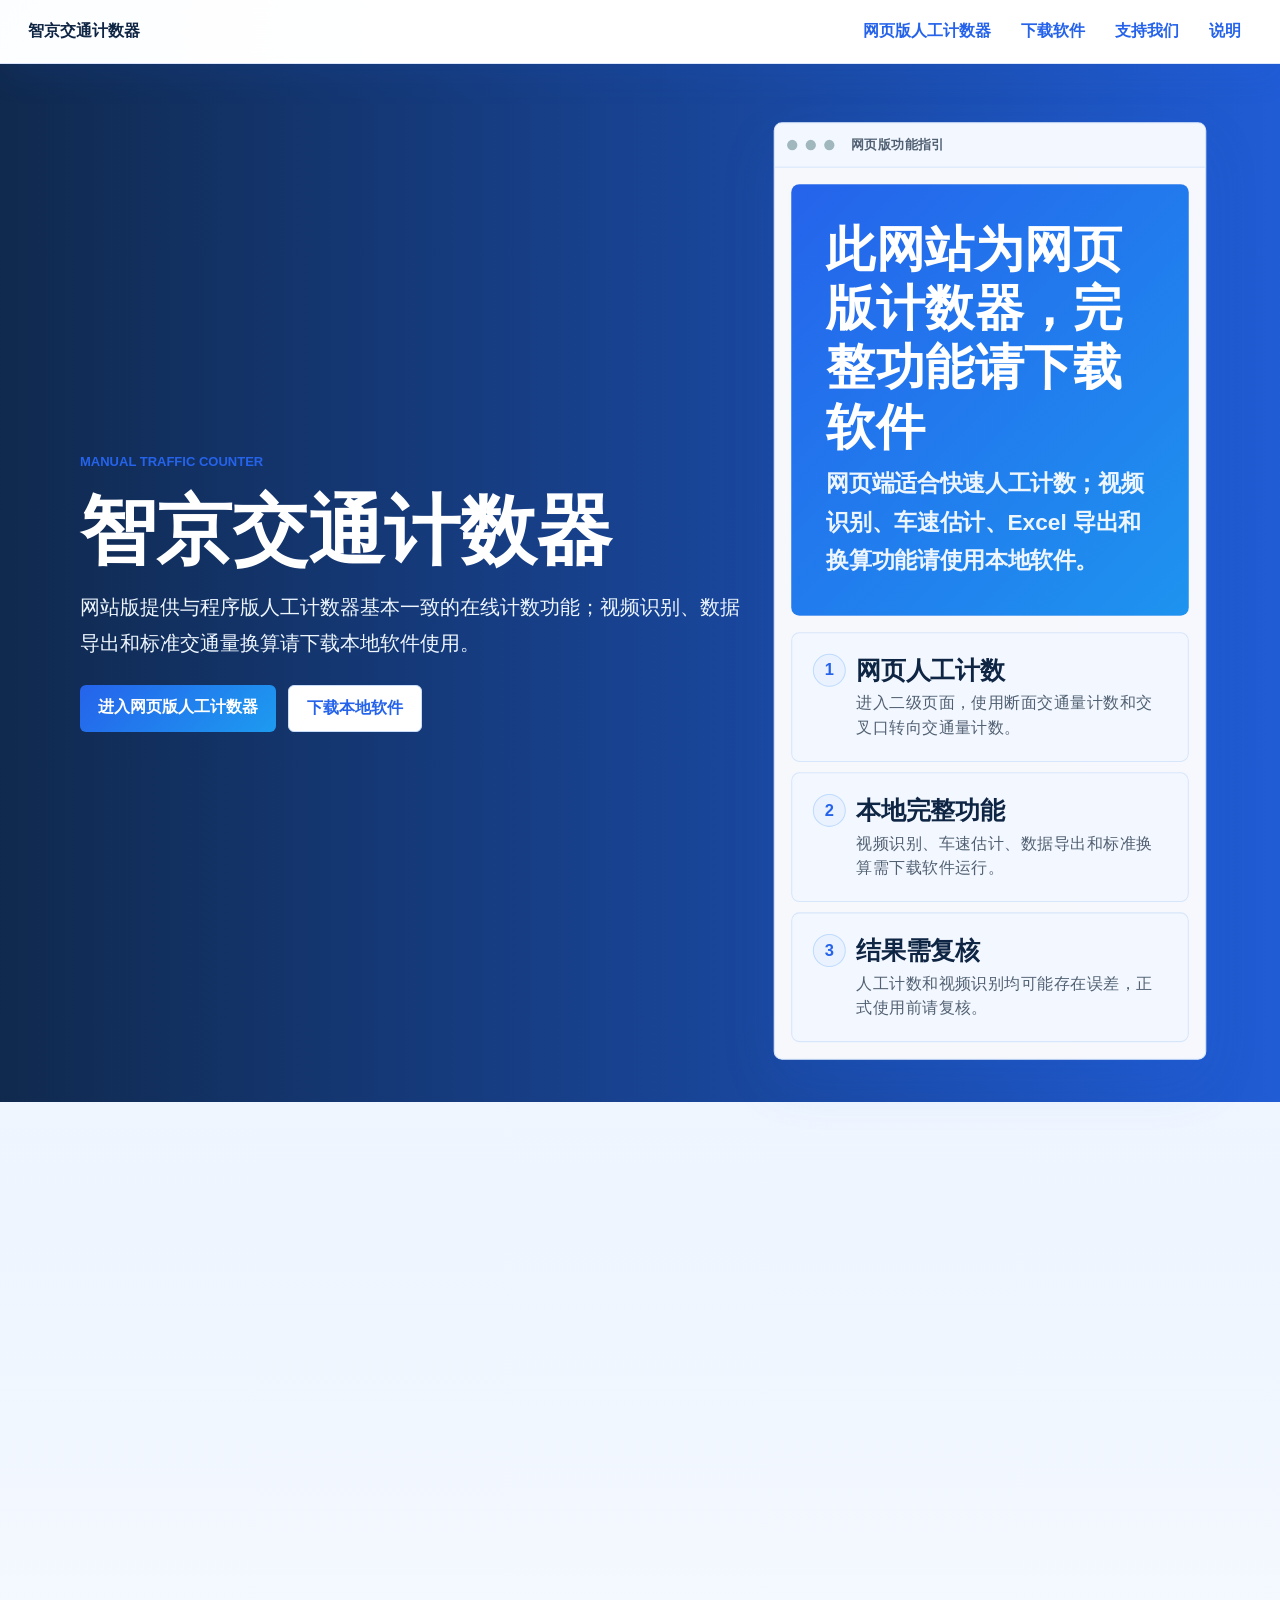
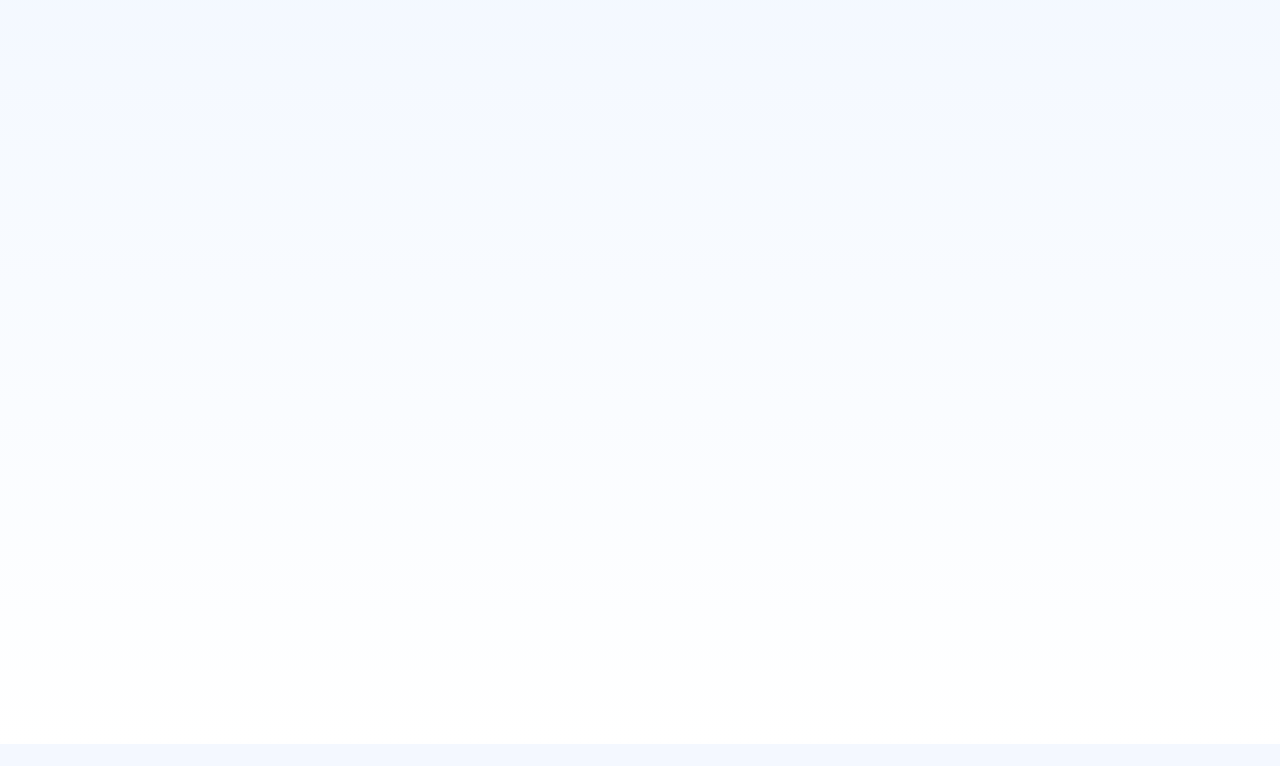
==== commit eda89b5a: "更新网页版功能指引与计数器页面" ====
--- a/index.html
+++ b/index.html
@@ -1,4 +1,4 @@
-<!doctype html>
+﻿<!doctype html>
 <html lang="zh-CN">
   <head>
     <meta charset="utf-8" />
@@ -44,7 +44,7 @@
           </div>
           <div class="preview-body">
             <div class="guide-panel">
-              <h2>先选网页版计数器，完整识别下载软件</h2>
+              <h2>此网站为网页版计数器，完整功能请下载软件</h2>
               <p>网页端适合快速人工计数；视频识别、车速估计、Excel 导出和换算功能请使用本地软件。</p>
             </div>
             <div class="guide-steps">
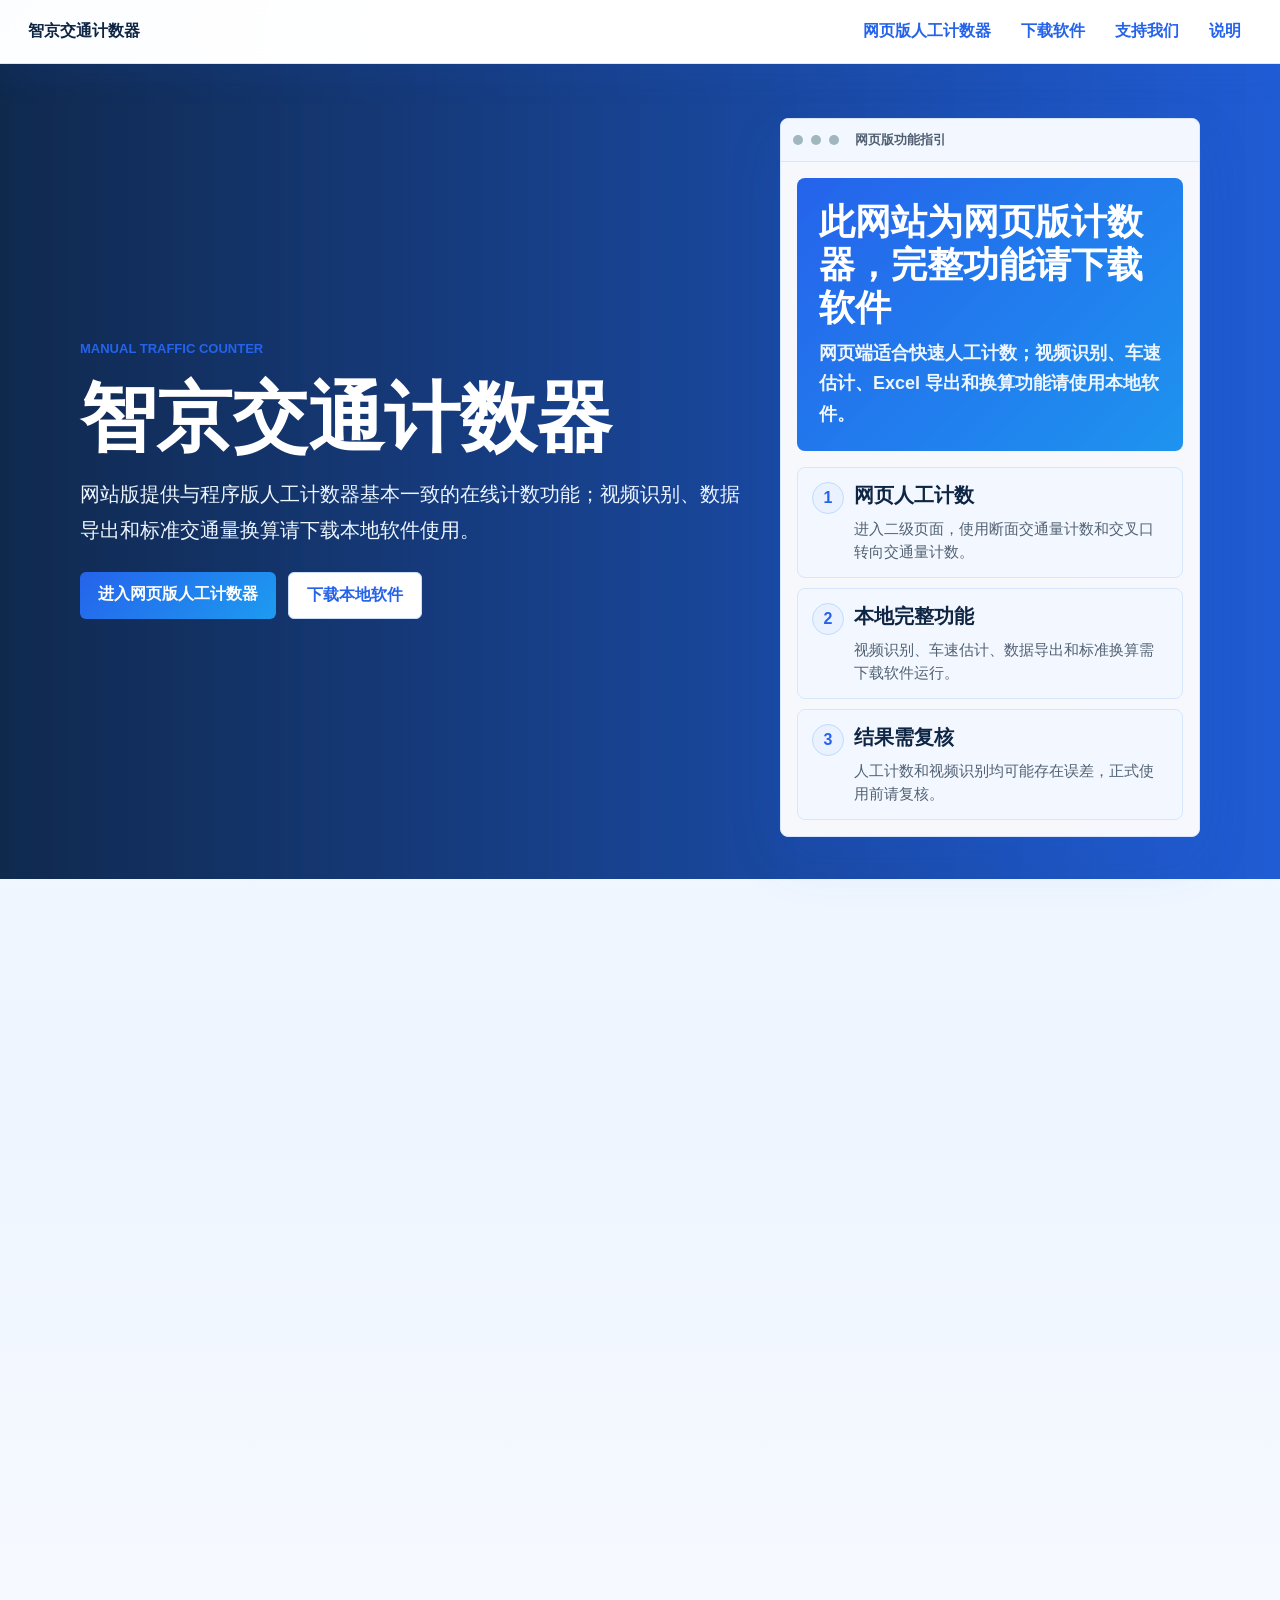
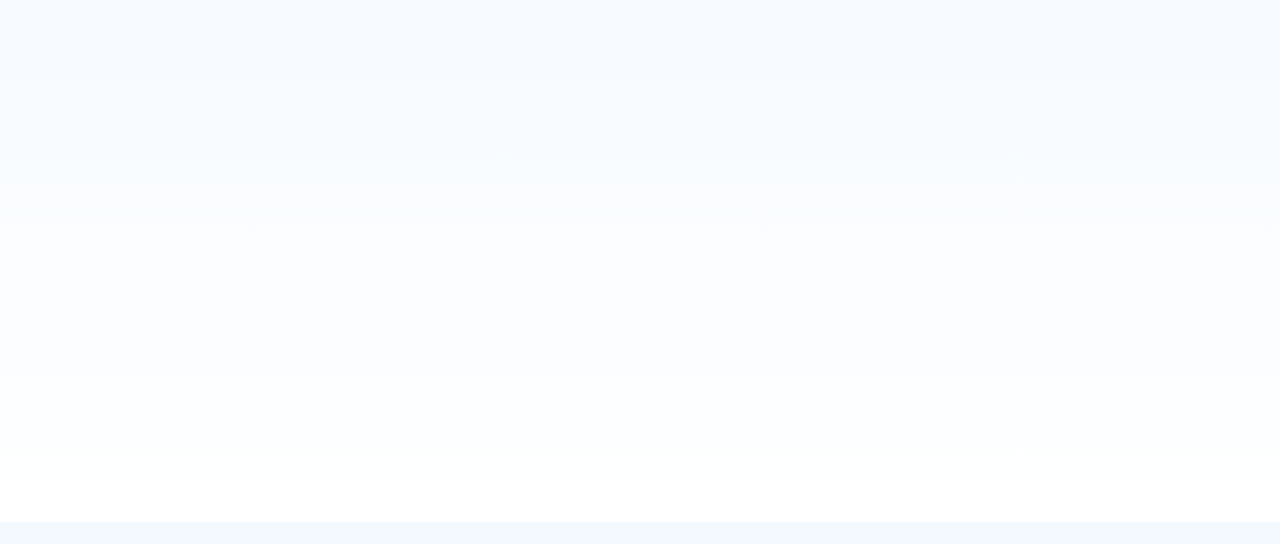
==== commit dac3a425: "刷新网站样式缓存版本" ====
--- a/index.html
+++ b/index.html
@@ -5,7 +5,7 @@
     <meta name="viewport" content="width=device-width, initial-scale=1" />
     <title>智京交通计数器</title>
     <link rel="icon" href="data:," />
-    <link rel="stylesheet" href="./styles.css" />
+    <link rel="stylesheet" href="./styles.css?v=20260603c" />
   </head>
   <body>
     <div class="scroll-progress" aria-hidden="true"></div>
--- a/styles.css
+++ b/styles.css
@@ -231,8 +231,8 @@
   display: grid;
   gap: 28px;
   grid-template-columns: minmax(0, 1fr) minmax(300px, 420px);
-  min-height: 76vh;
-  padding: 72px max(28px, calc((100vw - 1120px) / 2)) 56px;
+  min-height: auto;
+  padding: 54px max(28px, calc((100vw - 1120px) / 2)) 42px;
 }
 
 .hero-content,
@@ -972,8 +972,8 @@
       url("") center 72px / min(82vw, 360px) auto no-repeat,
       #10232a;
     grid-template-columns: 1fr;
-    min-height: 78vh;
-    padding: 240px 18px 36px;
+    min-height: auto;
+    padding: 120px 18px 32px;
   }
 
   .metric-row,
@@ -1320,33 +1320,29 @@
   color: #516173 !important;
 }
 
-.guide-preview {
-  transform: scale(1.03);
-}
-
 .guide-panel {
-  min-height: 190px !important;
-  padding: 34px !important;
+  min-height: 120px !important;
+  padding: 22px !important;
 }
 
 .guide-panel h2 {
-  font-size: clamp(34px, 4.8vw, 48px) !important;
+  font-size: clamp(28px, 3.4vw, 36px) !important;
 }
 
 .guide-panel p {
-  font-size: 22px !important;
+  font-size: 18px !important;
 }
 
 .guide-steps div {
-  padding: 20px !important;
+  padding: 14px !important;
 }
 
 .guide-steps strong {
-  font-size: 24px !important;
+  font-size: 20px !important;
 }
 
 .guide-steps small {
-  font-size: 16px !important;
+  font-size: 15px !important;
 }
 
 .entry-card {
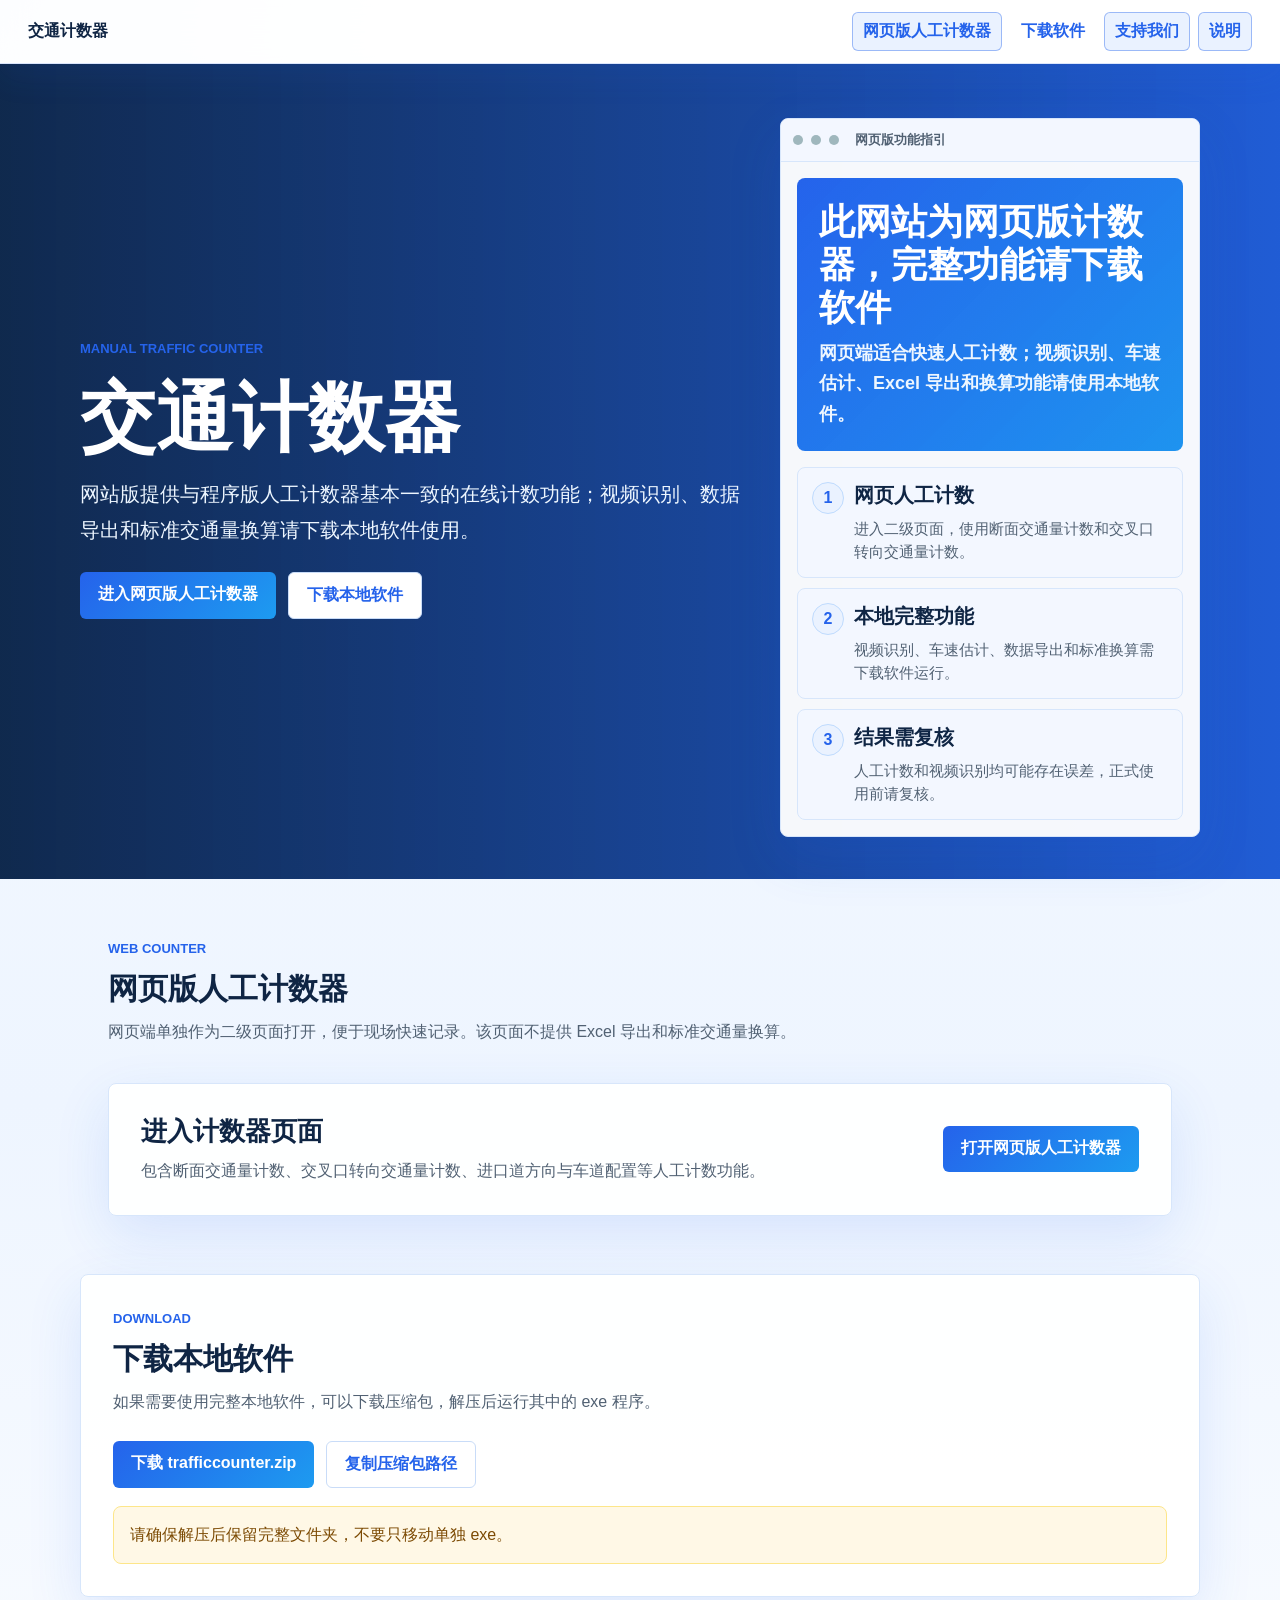
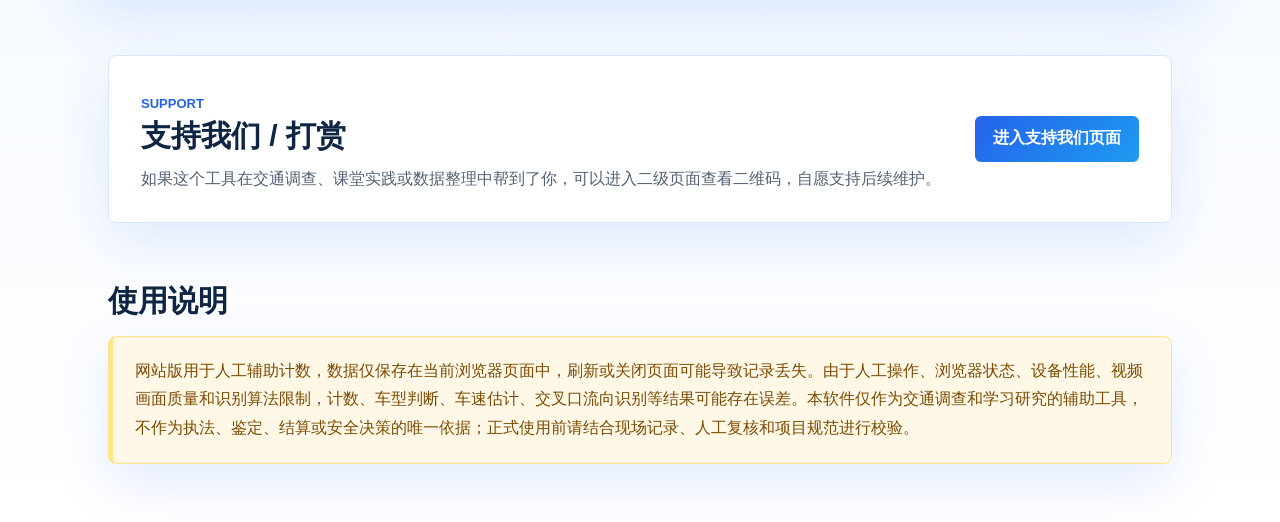
==== commit e3b588c0: "移除网站品牌名称" ====
--- a/index.html
+++ b/index.html
@@ -1,9 +1,9 @@
-﻿<!doctype html>
+<!doctype html>
 <html lang="zh-CN">
   <head>
     <meta charset="utf-8" />
     <meta name="viewport" content="width=device-width, initial-scale=1" />
-    <title>智京交通计数器</title>
+    <title>交通计数器</title>
     <link rel="icon" href="data:," />
     <link rel="stylesheet" href="./styles.css?v=20260603c" />
   </head>
@@ -11,9 +11,9 @@
     <div class="scroll-progress" aria-hidden="true"></div>
 
     <header class="site-header">
-      <a class="brand" href="#top" aria-label="智京交通计数器">
+      <a class="brand" href="#top" aria-label="交通计数器">
         
-        <span>智京交通计数器</span>
+        <span>交通计数器</span>
       </a>
       <nav aria-label="页面导航">
         <a href="./counter.html">网页版人工计数器</a>
@@ -27,7 +27,7 @@
       <section class="hero reveal visible">
         <div class="hero-content">
           <p class="eyebrow">Manual Traffic Counter</p>
-          <h1>智京交通计数器</h1>
+          <h1>交通计数器</h1>
           <p class="hero-text">
             网站版提供与程序版人工计数器基本一致的在线计数功能；视频识别、数据导出和标准交通量换算请下载本地软件使用。
           </p>
@@ -76,7 +76,7 @@
         <div class="download-copy">
           <p class="eyebrow">Download</p>
           <h2>下载本地软件</h2>
-          <p>如果需要使用完整本地软件，可以下载压缩包，解压后运行其中的 `智京交通计数器.exe`。</p>
+          <p>如果需要使用完整本地软件，可以下载压缩包，解压后运行其中的 exe 程序。</p>
         </div>
         <div class="download-actions">
           <a class="primary-action" href="https://github.com/15611434697lsr/-/releases/latest/download/trafficcounter.zip" download>下载 trafficcounter.zip</a>
@@ -113,6 +113,3 @@
     <script src="./script.js"></script>
   </body>
 </html>
-
-
-
--- a/styles.css
+++ b/styles.css
@@ -875,8 +875,8 @@
 }
 
 .reveal {
-  opacity: 0;
-  transform: translateY(22px);
+  opacity: 1;
+  transform: translateY(0);
   transition: opacity 0.5s ease, transform 0.5s ease;
 }
 
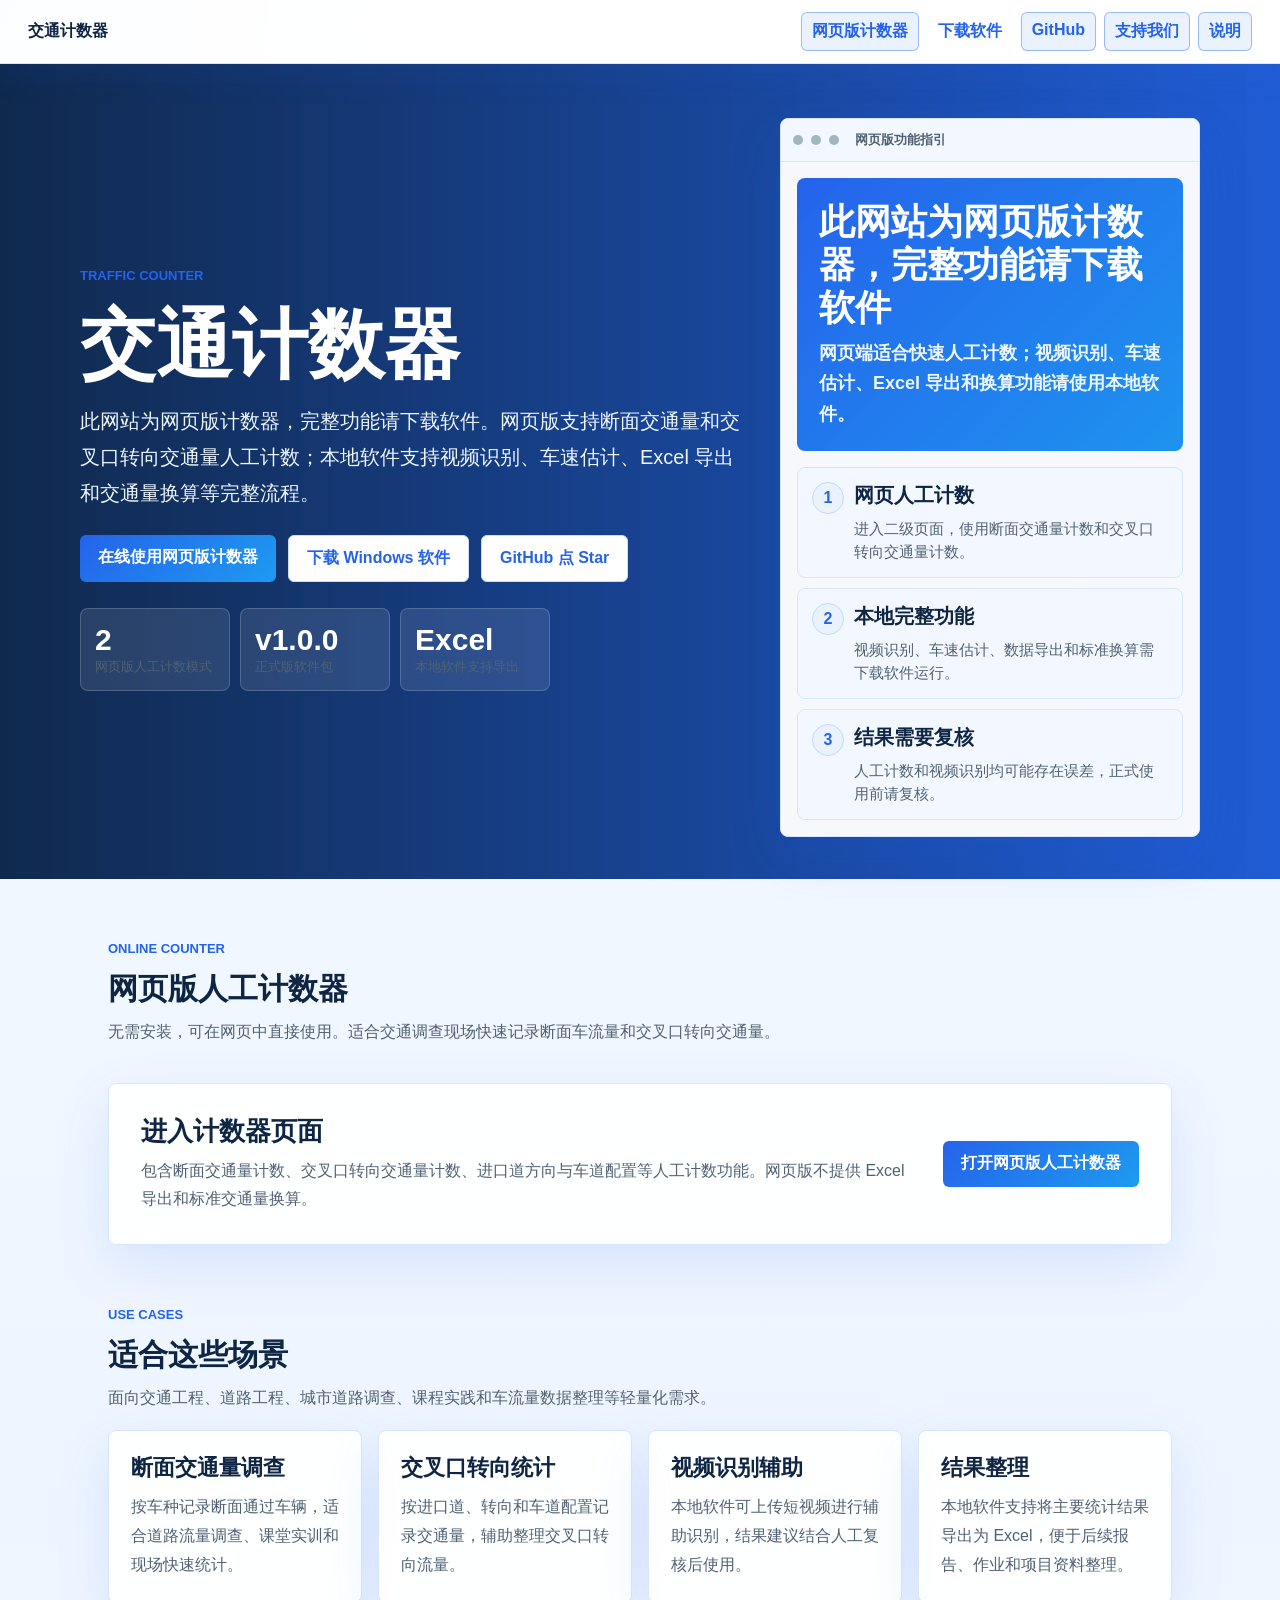
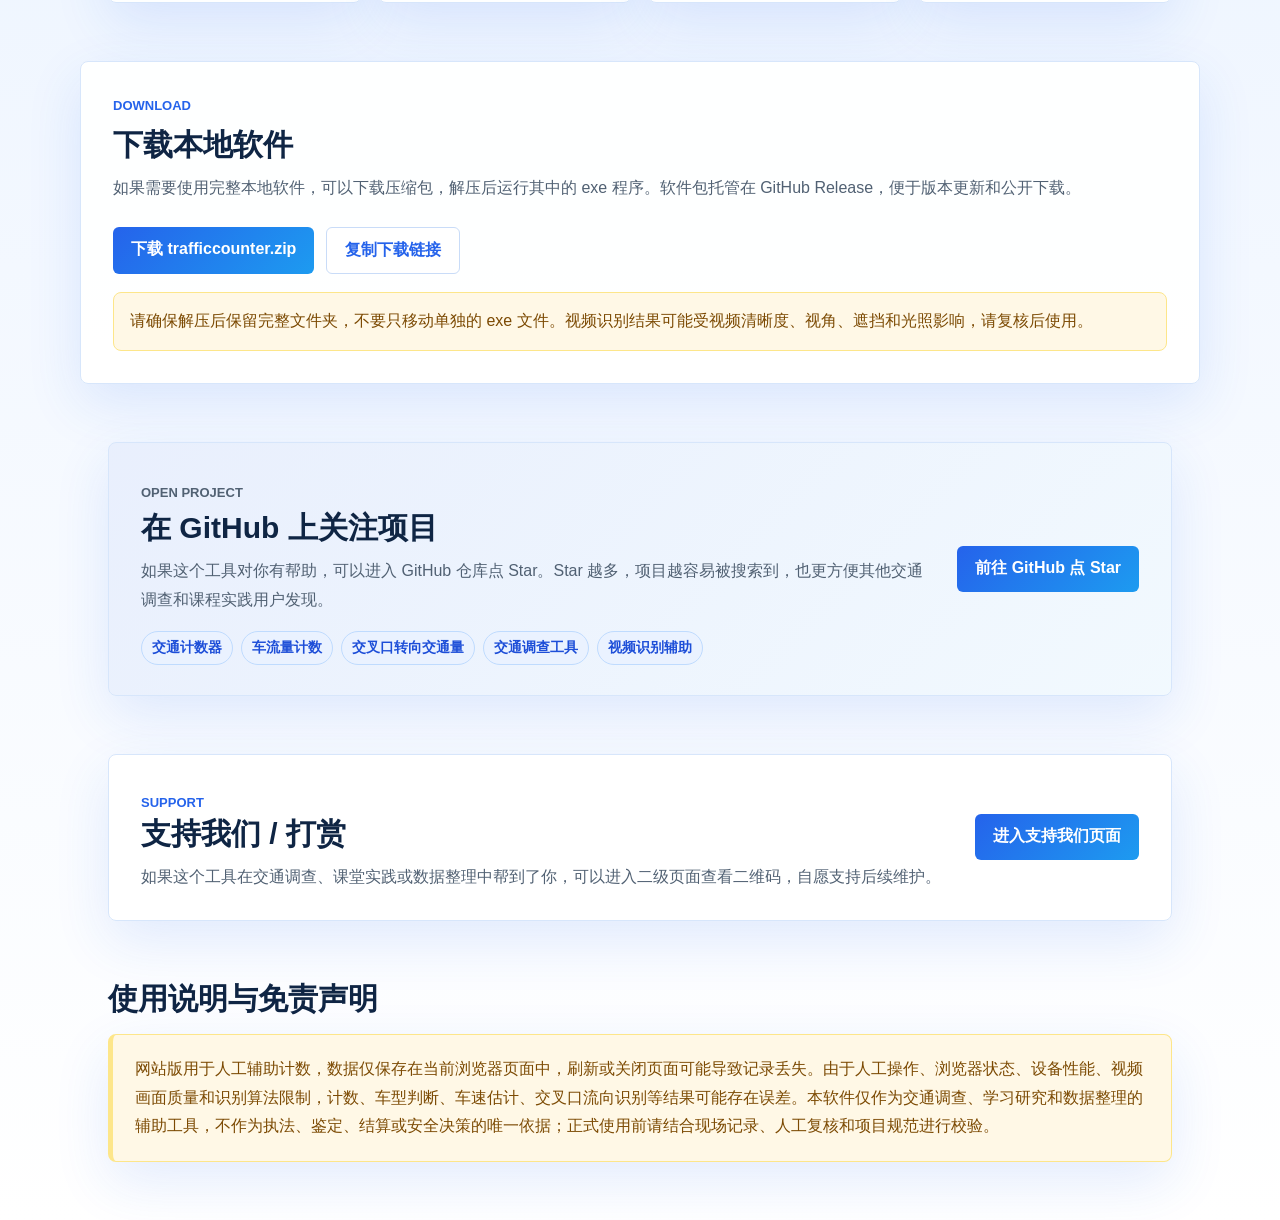
==== commit 75e4fa28: "优化网站发现与项目说明" ====
--- a/index.html
+++ b/index.html
@@ -3,21 +3,35 @@
   <head>
     <meta charset="utf-8" />
     <meta name="viewport" content="width=device-width, initial-scale=1" />
-    <title>交通计数器</title>
+    <title>交通计数器 v1.0.0 正式版 - 车流量人工计数与视频识别辅助工具</title>
+    <meta
+      name="description"
+      content="交通计数器提供断面交通量人工计数、交叉口转向交通量计数和本地视频识别辅助功能，适用于交通调查、课程实践、道路工程和车流量数据整理。"
+    />
+    <meta
+      name="keywords"
+      content="交通计数器,车流量计数,断面交通量,交叉口转向交通量,人工计数器,交通调查工具,视频识别车流量,道路交通调查,交通工程软件"
+    />
+    <meta name="robots" content="index,follow" />
+    <meta property="og:type" content="website" />
+    <meta property="og:title" content="交通计数器 v1.0.0 正式版" />
+    <meta property="og:description" content="网页版可直接人工计数，完整功能可下载 Windows 本地软件使用。" />
+    <meta property="og:url" content="https://15611434697lsr.github.io/-/" />
+    <link rel="canonical" href="https://15611434697lsr.github.io/-/" />
     <link rel="icon" href="data:," />
-    <link rel="stylesheet" href="./styles.css?v=20260603c" />
+    <link rel="stylesheet" href="./styles.css?v=20260611a" />
   </head>
   <body>
     <div class="scroll-progress" aria-hidden="true"></div>
 
     <header class="site-header">
       <a class="brand" href="#top" aria-label="交通计数器">
-        
         <span>交通计数器</span>
       </a>
       <nav aria-label="页面导航">
-        <a href="./counter.html">网页版人工计数器</a>
+        <a href="./counter.html">网页版计数器</a>
         <a href="#download">下载软件</a>
+        <a href="https://github.com/15611434697lsr/-" target="_blank" rel="noopener">GitHub</a>
         <a href="./support.html">支持我们</a>
         <a href="#notes">说明</a>
       </nav>
@@ -26,18 +40,24 @@
     <main id="top">
       <section class="hero reveal visible">
         <div class="hero-content">
-          <p class="eyebrow">Manual Traffic Counter</p>
+          <p class="eyebrow">Traffic Counter</p>
           <h1>交通计数器</h1>
           <p class="hero-text">
-            网站版提供与程序版人工计数器基本一致的在线计数功能；视频识别、数据导出和标准交通量换算请下载本地软件使用。
+            此网站为网页版计数器，完整功能请下载软件。网页版支持断面交通量和交叉口转向交通量人工计数；本地软件支持视频识别、车速估计、Excel 导出和交通量换算等完整流程。
           </p>
           <div class="hero-actions">
-            <a class="primary-action" href="./counter.html">进入网页版人工计数器</a>
-            <a class="secondary-action" href="https://github.com/15611434697lsr/-/releases/latest/download/trafficcounter.zip" download>下载本地软件</a>
+            <a class="primary-action" href="./counter.html">在线使用网页版计数器</a>
+            <a class="secondary-action" href="https://github.com/15611434697lsr/-/releases/latest/download/trafficcounter.zip" download>下载 Windows 软件</a>
+            <a class="secondary-action" href="https://github.com/15611434697lsr/-" target="_blank" rel="noopener">GitHub 点 Star</a>
+          </div>
+          <div class="metric-row" aria-label="功能概览">
+            <div><strong>2</strong><span>网页版人工计数模式</span></div>
+            <div><strong>v1.0.0</strong><span>正式版软件包</span></div>
+            <div><strong>Excel</strong><span>本地软件支持导出</span></div>
           </div>
         </div>
 
-        <div class="app-preview guide-preview" aria-label="在线计数器使用指引">
+        <div class="app-preview guide-preview" aria-label="网页版功能指引">
           <div class="preview-titlebar">
             <span></span><span></span><span></span>
             <strong>网页版功能指引</strong>
@@ -50,7 +70,7 @@
             <div class="guide-steps">
               <div><span>1</span><strong>网页人工计数</strong><small>进入二级页面，使用断面交通量计数和交叉口转向交通量计数。</small></div>
               <div><span>2</span><strong>本地完整功能</strong><small>视频识别、车速估计、数据导出和标准换算需下载软件运行。</small></div>
-              <div><span>3</span><strong>结果需复核</strong><small>人工计数和视频识别均可能存在误差，正式使用前请复核。</small></div>
+              <div><span>3</span><strong>结果需要复核</strong><small>人工计数和视频识别均可能存在误差，正式使用前请复核。</small></div>
             </div>
           </div>
         </div>
@@ -58,17 +78,43 @@
 
       <section id="counter" class="section counter-section reveal">
         <div class="section-head">
-          <p class="eyebrow">Web Counter</p>
+          <p class="eyebrow">Online Counter</p>
           <h2>网页版人工计数器</h2>
-          <p>网页端单独作为二级页面打开，便于现场快速记录。该页面不提供 Excel 导出和标准交通量换算。</p>
+          <p>无需安装，可在网页中直接使用。适合交通调查现场快速记录断面车流量和交叉口转向交通量。</p>
         </div>
 
         <div class="entry-card">
           <div>
             <h3>进入计数器页面</h3>
-            <p>包含断面交通量计数、交叉口转向交通量计数、进口道方向与车道配置等人工计数功能。</p>
+            <p>包含断面交通量计数、交叉口转向交通量计数、进口道方向与车道配置等人工计数功能。网页版不提供 Excel 导出和标准交通量换算。</p>
           </div>
           <a class="primary-action" href="./counter.html">打开网页版人工计数器</a>
+        </div>
+      </section>
+
+      <section class="section feature-section reveal">
+        <div class="section-head">
+          <p class="eyebrow">Use Cases</p>
+          <h2>适合这些场景</h2>
+          <p>面向交通工程、道路工程、城市道路调查、课程实践和车流量数据整理等轻量化需求。</p>
+        </div>
+        <div class="feature-grid">
+          <article class="feature-card">
+            <h3>断面交通量调查</h3>
+            <p>按车种记录断面通过车辆，适合道路流量调查、课堂实训和现场快速统计。</p>
+          </article>
+          <article class="feature-card">
+            <h3>交叉口转向统计</h3>
+            <p>按进口道、转向和车道配置记录交通量，辅助整理交叉口转向流量。</p>
+          </article>
+          <article class="feature-card">
+            <h3>视频识别辅助</h3>
+            <p>本地软件可上传短视频进行辅助识别，结果建议结合人工复核后使用。</p>
+          </article>
+          <article class="feature-card">
+            <h3>结果整理</h3>
+            <p>本地软件支持将主要统计结果导出为 Excel，便于后续报告、作业和项目资料整理。</p>
+          </article>
         </div>
       </section>
 
@@ -76,15 +122,33 @@
         <div class="download-copy">
           <p class="eyebrow">Download</p>
           <h2>下载本地软件</h2>
-          <p>如果需要使用完整本地软件，可以下载压缩包，解压后运行其中的 exe 程序。</p>
+          <p>如果需要使用完整本地软件，可以下载压缩包，解压后运行其中的 exe 程序。软件包托管在 GitHub Release，便于版本更新和公开下载。</p>
         </div>
         <div class="download-actions">
           <a class="primary-action" href="https://github.com/15611434697lsr/-/releases/latest/download/trafficcounter.zip" download>下载 trafficcounter.zip</a>
-          <button class="copy-button" type="button" data-copy="https://github.com/15611434697lsr/-/releases/latest/download/trafficcounter.zip">复制压缩包路径</button>
+          <button class="copy-button" type="button" data-copy="https://github.com/15611434697lsr/-/releases/latest/download/trafficcounter.zip">复制下载链接</button>
         </div>
         <p class="download-warning">
-          请确保解压后保留完整文件夹，不要只移动单独 exe。
+          请确保解压后保留完整文件夹，不要只移动单独的 exe 文件。视频识别结果可能受视频清晰度、视角、遮挡和光照影响，请复核后使用。
         </p>
+      </section>
+
+      <section class="section github-section reveal">
+        <div class="github-card">
+          <div>
+            <p class="eyebrow">Open Project</p>
+            <h2>在 GitHub 上关注项目</h2>
+            <p>如果这个工具对你有帮助，可以进入 GitHub 仓库点 Star。Star 越多，项目越容易被搜索到，也更方便其他交通调查和课程实践用户发现。</p>
+            <div class="keyword-list" aria-label="项目关键词">
+              <span>交通计数器</span>
+              <span>车流量计数</span>
+              <span>交叉口转向交通量</span>
+              <span>交通调查工具</span>
+              <span>视频识别辅助</span>
+            </div>
+          </div>
+          <a class="primary-action" href="https://github.com/15611434697lsr/-" target="_blank" rel="noopener">前往 GitHub 点 Star</a>
+        </div>
       </section>
 
       <section id="support" class="section support-section reveal">
@@ -92,24 +156,22 @@
           <div>
             <p class="eyebrow">Support</p>
             <h2>支持我们 / 打赏</h2>
-            <p>
-              如果这个工具在交通调查、课堂实践或数据整理中帮到了你，可以进入二级页面查看二维码，自愿支持后续维护。
-            </p>
+            <p>如果这个工具在交通调查、课堂实践或数据整理中帮到了你，可以进入二级页面查看二维码，自愿支持后续维护。</p>
           </div>
           <a class="primary-action support-open" href="./support.html">进入支持我们页面</a>
         </div>
       </section>
 
       <section id="notes" class="section notice-section reveal">
-        <h2>使用说明</h2>
+        <h2>使用说明与免责声明</h2>
         <p>
-          网站版用于人工辅助计数，数据仅保存在当前浏览器页面中，刷新或关闭页面可能导致记录丢失。由于人工操作、浏览器状态、设备性能、视频画面质量和识别算法限制，计数、车型判断、车速估计、交叉口流向识别等结果可能存在误差。本软件仅作为交通调查和学习研究的辅助工具，不作为执法、鉴定、结算或安全决策的唯一依据；正式使用前请结合现场记录、人工复核和项目规范进行校验。
+          网站版用于人工辅助计数，数据仅保存在当前浏览器页面中，刷新或关闭页面可能导致记录丢失。由于人工操作、浏览器状态、设备性能、视频画面质量和识别算法限制，计数、车型判断、车速估计、交叉口流向识别等结果可能存在误差。本软件仅作为交通调查、学习研究和数据整理的辅助工具，不作为执法、鉴定、结算或安全决策的唯一依据；正式使用前请结合现场记录、人工复核和项目规范进行校验。
         </p>
       </section>
     </main>
 
     <button class="back-top" type="button" aria-label="返回顶部">↑</button>
     <div class="toast" role="status" aria-live="polite">已复制</div>
-    <script src="./script.js"></script>
+    <script src="./script.js?v=20260611a"></script>
   </body>
 </html>
--- a/styles.css
+++ b/styles.css
@@ -1368,6 +1368,75 @@
   line-height: 1.8;
 }
 
+.feature-grid {
+  display: grid;
+  gap: 16px;
+  grid-template-columns: repeat(4, minmax(0, 1fr));
+}
+
+.feature-card {
+  background: rgba(255, 255, 255, 0.96);
+  border: 1px solid #d7e6fb;
+  border-radius: 8px;
+  box-shadow: 0 20px 55px rgba(37, 99, 235, 0.1);
+  display: grid;
+  gap: 10px;
+  padding: 22px;
+}
+
+.feature-card h3 {
+  color: #0f2544 !important;
+  font-size: 22px;
+}
+
+.feature-card p {
+  color: #516173 !important;
+}
+
+.github-section {
+  padding-top: 58px;
+}
+
+.github-card {
+  align-items: center;
+  background:
+    linear-gradient(135deg, rgba(37, 99, 235, 0.1), rgba(29, 155, 240, 0.06)),
+    rgba(255, 255, 255, 0.96);
+  border: 1px solid #d7e6fb;
+  border-radius: 8px;
+  box-shadow: 0 20px 55px rgba(37, 99, 235, 0.12);
+  display: grid;
+  gap: 22px;
+  grid-template-columns: minmax(0, 1fr) auto;
+  padding: 30px 32px;
+}
+
+.github-card h2 {
+  margin-top: 4px;
+}
+
+.github-card p {
+  color: #516173 !important;
+  margin-top: 8px;
+}
+
+.keyword-list {
+  display: flex;
+  flex-wrap: wrap;
+  gap: 8px;
+  margin-top: 16px;
+}
+
+.keyword-list span {
+  background: #eaf2ff;
+  border: 1px solid #bfdbfe;
+  border-radius: 999px;
+  color: #1d4ed8;
+  font-size: 14px;
+  font-weight: 800;
+  padding: 7px 10px;
+}
+
 .support-page {
   display: grid;
   gap: 24px;
@@ -1427,6 +1496,15 @@
     transform: none;
   }
 
+  .feature-grid,
+  .github-card {
+    grid-template-columns: 1fr;
+  }
+
+  .github-card .primary-action {
+    width: 100%;
+  }
+
   .entry-card {
     grid-template-columns: 1fr;
   }
